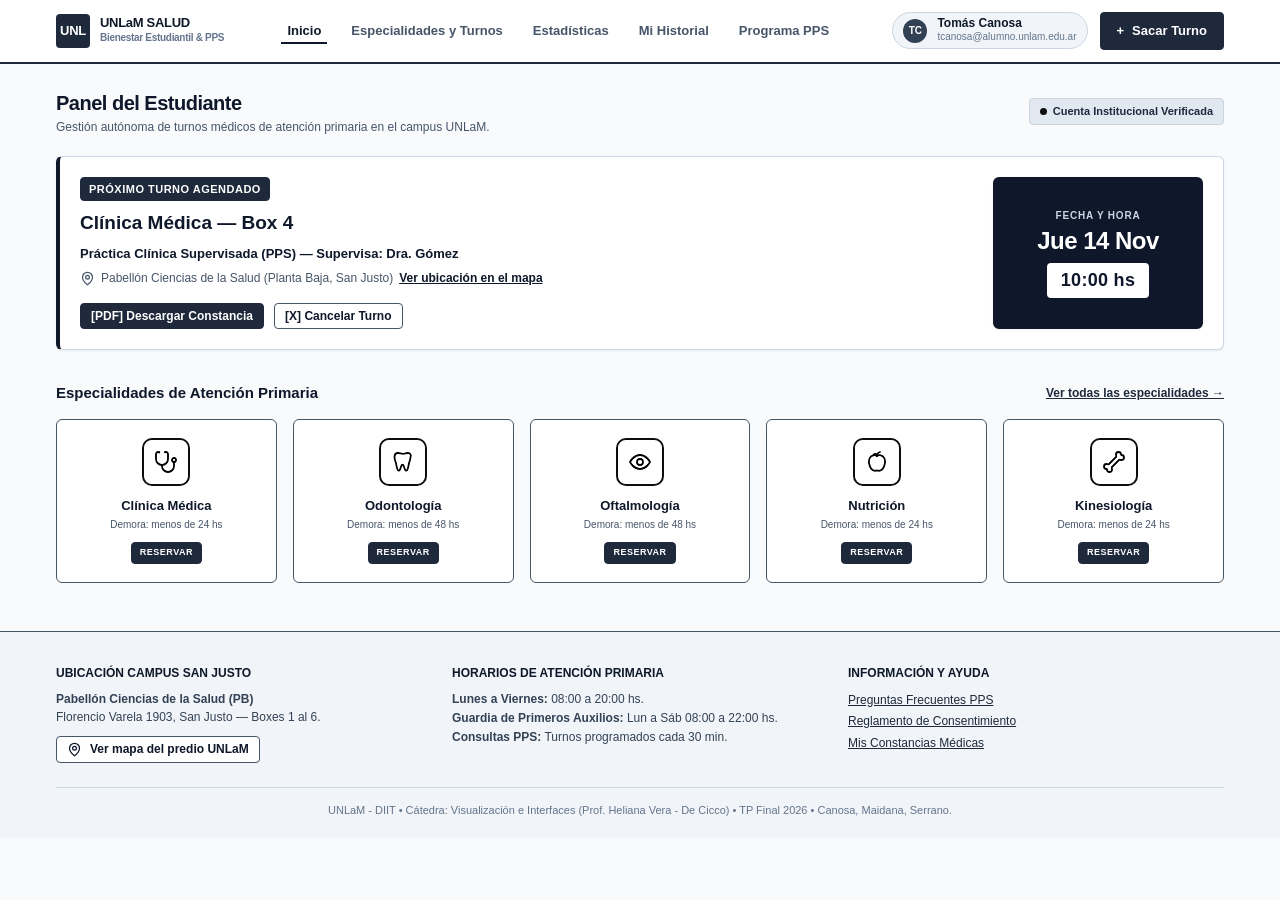
==== pantalla_1_home.html @ 1613da44 "fix: feedback01 aplicado" ====
<!DOCTYPE html>
<html lang="es">
<head>
  <meta charset="UTF-8">
  <meta name="viewport" content="width=device-width, initial-scale=1.0">
  <title>Pantalla 1: Home con Menú Visible (Panel del Estudiante) - Wireframe UNLaM Salud</title>
  <link rel="stylesheet" href="wireframe-system.css">
  <style>
    /* Estilos específicos de Pantalla 1 */
    .hero-panel {
      margin-bottom: var(--space-6);
    }
    
    .status-badge {
      display: inline-flex;
      align-items: center;
      gap: 6px;
      font-size: 11px;
      font-weight: 700;
      padding: 4px 10px;
      border-radius: var(--radius-sm);
      background: var(--wf-gray-200);
      color: var(--wf-gray-800);
      border: 1px solid var(--wf-gray-300);
    }
    .status-dot {
      width: 7px;
      height: 7px;
      border-radius: 50%;
      background: var(--wf-gray-800);
    }

    /* Bloque de Próximo Turno con Fecha/Hora destacada */
    .next-appointment-layout {
      display: flex;
      justify-content: space-between;
      align-items: stretch;
      gap: 20px;
      flex-wrap: wrap;
    }
    .next-appointment-main {
      flex: 1;
      min-width: 260px;
      display: flex;
      flex-direction: column;
      justify-content: space-between;
    }
    .datetime-highlight-box {
      background: var(--wf-gray-900);
      color: var(--wf-white);
      border-radius: var(--radius-md);
      padding: 18px 24px;
      min-width: 210px;
      display: flex;
      flex-direction: column;
      align-items: center;
      justify-content: center;
      text-align: center;
      border: 2px solid var(--wf-gray-900);
      box-shadow: var(--shadow-sm);
    }
    .datetime-highlight-label {
      font-size: 10px;
      font-weight: 700;
      text-transform: uppercase;
      letter-spacing: 0.8px;
      color: var(--wf-gray-300);
      margin-bottom: 4px;
    }
    .datetime-highlight-date {
      font-size: 24px;
      font-weight: 900;
      line-height: 1.15;
      letter-spacing: -0.5px;
    }
    .datetime-highlight-time {
      margin-top: 8px;
      font-size: 18px;
      font-weight: 800;
      background: var(--wf-white);
      color: var(--wf-gray-900);
      padding: 4px 14px;
      border-radius: var(--radius-sm);
      letter-spacing: 0.3px;
    }

    /* Fila de 5 Accesos Rápidos (Gestalt: Semejanza y Simetría / Prägnanz) */
    .quick-access-grid {
      display: grid;
      grid-template-columns: repeat(5, 1fr);
      gap: 16px;
      margin-bottom: var(--space-6);
    }

    .quick-card {
      background: var(--wf-surface);
      border: 1px solid var(--wf-border-strong);
      border-radius: var(--radius-md);
      padding: 18px 12px;
      text-align: center;
      text-decoration: none;
      color: inherit;
      display: flex;
      flex-direction: column;
      align-items: center;
      justify-content: center;
      gap: 10px;
      transition: all 0.15s ease;
      cursor: pointer;
    }
    .quick-card:hover {
      background: var(--wf-gray-100);
      transform: translateY(-2px);
      box-shadow: var(--shadow-md);
      border-color: var(--wf-gray-900);
    }
    .quick-icon-placeholder {
      width: 48px;
      height: 48px;
      border-radius: 10px;
      border: 2px solid var(--wf-gray-800);
      display: flex;
      align-items: center;
      justify-content: center;
      background: var(--wf-gray-100);
    }

    /* Modal de Ubicación del Campus San Justo */
    .map-popup-modal {
      display: none;
      position: fixed;
      inset: 0;
      background-color: rgba(15, 23, 42, 0.55);
      backdrop-filter: blur(2px);
      z-index: 1000;
      align-items: center;
      justify-content: center;
      padding: 16px;
    }
    .map-popup-modal.active {
      display: flex;
    }
    .campus-map-schematic {
      background: var(--wf-gray-50);
      border: 1px dashed var(--wf-gray-500);
      border-radius: var(--radius-md);
      padding: 14px;
      font-size: 11px;
      display: flex;
      flex-direction: column;
      gap: 10px;
      margin: 14px 0;
    }
    .map-grid-preview {
      display: grid;
      grid-template-columns: 2fr 1fr 1fr;
      gap: 8px;
      height: 110px;
    }
    .map-box {
      border: 1px solid var(--wf-gray-400);
      background: var(--wf-surface);
      display: flex;
      align-items: center;
      justify-content: center;
      text-align: center;
      padding: 6px;
      font-weight: 600;
      border-radius: 3px;
    }
    .map-box.highlight {
      background: var(--wf-gray-900);
      color: var(--wf-white);
      border-color: var(--wf-gray-900);
    }

    @media (max-width: 768px) {
      .datetime-highlight-box {
        width: 100%;
      }
      .map-grid-preview {
        grid-template-columns: 1fr;
        height: auto;
      }
    }

    @media (max-width: 600px) {
      .quick-access-grid {
        grid-template-columns: 1fr;
      }
    }
  </style>
</head>
<body>

  <!-- ==================== HEADER SUPERIOR (Heurística 4: Consistencia) ==================== -->
  <header class="wf-header" data-heuristic="Consistencia y Estándares (H4)" data-gestalt="Buena Continuidad">
    <div class="container wf-header-inner">
      <div style="display: flex; align-items: center; gap: 14px;">
        <button class="wf-menu-toggle" id="menuToggle" aria-label="Abrir menú de navegación">☰</button>
        <a href="pantalla_1_home.html" class="wf-logo" title="Portal Principal UNLaM Salud">
          <div class="wf-logo-box">UNL</div>
          <div>
            <div style="font-size: 13px; font-weight: 800; line-height: 1.1;">UNLaM SALUD</div>
            <div style="font-size: 10px; color: var(--wf-gray-500); font-weight: 600;">Bienestar Estudiantil & PPS</div>
          </div>
        </a>
      </div>

      <!-- Menú de navegación principal visible en escritorio -->
      <nav aria-label="Navegación principal">
        <ul class="wf-nav" id="mainNav">
          <li><a href="pantalla_1_home.html" class="active">Inicio</a></li>
          <li><a href="pantalla_2_cartilla.html">Especialidades y Turnos</a></li>
          <li><a href="pantalla_5_grafico.html">Estadísticas</a></li>
          <li><a href="pantalla_6_historial.html">Mi Historial</a></li>
          <li><a href="pantalla_7_programa_pps.html">Programa PPS</a></li>
        </ul>
      </nav>

      <!-- Perfil autenticado y Botón Primario (Heurística 7: Flexibilidad y Atajo) -->
      <div style="display: flex; align-items: center; gap: 12px;">
        <div class="wf-user-profile" title="Sesión activa con credenciales universitarias">
          <div class="wf-avatar">TC</div>
          <div>
            <div style="font-weight: 700; line-height: 1;">Tomás Canosa</div>
            <div style="font-size: 10px; color: var(--wf-gray-500);">tcanosa@alumno.unlam.edu.ar</div>
          </div>
        </div>
        <a href="pantalla_2_cartilla.html" class="wf-btn wf-btn-primary" style="white-space: nowrap;">
          <span>+</span> Sacar Turno
        </a>
      </div>
    </div>
  </header>

  <!-- ==================== CONTENIDO PRINCIPAL ==================== -->
  <main class="container">

    <!-- Encabezado y Estado Institucional (Heurística 1: Visibilidad del Estado) -->
    <div style="display: flex; justify-content: space-between; align-items: center; margin-bottom: 20px; flex-wrap: wrap; gap: 10px;" data-heuristic="Visibilidad del Estado del Sistema (H1)">
      <div>
        <h1 style="font-size: 20px; font-weight: 800; letter-spacing: -0.5px;">Panel del Estudiante</h1>
        <p style="font-size: 12px; color: var(--wf-gray-600);">Gestión autónoma de turnos médicos de atención primaria en el campus UNLaM.</p>
      </div>
      <div class="status-badge">
        <span class="status-dot"></span>
        <span>Cuenta Institucional Verificada</span>
      </div>
    </div>

    <!-- ==================== BLOQUE DESTACADO MOBILE (Ley de Fitts - Hábitos de Consumo Móvil en Campus) ==================== -->
    <div class="mobile-quick-cta-banner" data-heuristic="Flexibilidad y Eficiencia (H7)">
      <div style="display: flex; justify-content: space-between; align-items: center; margin-bottom: 6px;">
        <span class="wf-badge wf-badge-dark" style="font-size: 9px;">Atención en el Campus</span>
        <span style="font-size: 10px; font-weight: bold; color: var(--wf-gray-600);">Demora: menos de 48 hs</span>
      </div>
      <div style="font-weight: 800; font-size: 13px; color: var(--wf-gray-900);">¿Necesitás un turno médico hoy?</div>
      <div style="font-size: 11px; color: var(--wf-gray-600); margin: 2px 0 10px;">
        Reservá en pocos pasos en los consultorios de Práctica Supervisada dentro de la universidad.
      </div>
      <a href="pantalla_2_cartilla.html" class="wf-btn wf-btn-primary wf-btn-block" style="padding: 10px;">
        <span>+</span> Sacar Turno en 1 Clic
      </a>
    </div>

    <!-- ==================== BLOQUE HERO / PRÓXIMO TURNO AGENDADO ==================== -->
    <section class="hero-panel" data-gestalt="Región Común y Cerramiento" data-heuristic="Visibilidad de Estado y Control">
      <div class="wf-card" style="border-left: 4px solid var(--wf-gray-900); padding: 20px;">
        <div class="next-appointment-layout">
          
          <!-- Información Principal Simplificada -->
          <div class="next-appointment-main">
            <div>
              <span class="wf-badge wf-badge-dark" style="margin-bottom: 8px;">Próximo Turno Agendado</span>
              <h2 style="font-size: 19px; font-weight: 800; margin-bottom: 6px; color: var(--wf-gray-900);">Clínica Médica — Box 4</h2>

              <div style="font-size: 13px; font-weight: 600; color: var(--wf-gray-900); margin-bottom: 6px;">
                Práctica Clínica Supervisada (PPS) — Supervisa: Dra. Gómez
              </div>

              <div style="font-size: 12px; color: var(--wf-gray-600); display: flex; align-items: center; gap: 6px; flex-wrap: wrap;">
                <svg class="wf-svg-icon-sm" viewBox="0 0 24 24" aria-hidden="true">
                  <path d="M20 10c0 6-8 12-8 12s-8-6-8-12a8 8 0 0 1 16 0Z"/>
                  <circle cx="12" cy="10" r="3"/>
                </svg>
                <span>Pabellón Ciencias de la Salud (Planta Baja, San Justo)</span>
                <button type="button" onclick="abrirModalMapa()" style="background: none; border: none; padding: 0; font-size: 12px; font-weight: 700; color: var(--wf-gray-900); text-decoration: underline; cursor: pointer;">
                  Ver ubicación en el mapa
                </button>
              </div>
            </div>

            <!-- Acciones Directas (Affordance clara) -->
            <div style="display: flex; gap: 10px; flex-wrap: wrap; margin-top: 16px;">
              <button class="wf-btn wf-btn-primary wf-btn-sm" onclick="alert('Descargando Constancia oficial de Turno (PDF)...')">
                [PDF] Descargar Constancia
              </button>
              <button class="wf-btn wf-btn-secondary wf-btn-sm" onclick="if(confirm('¿Estás seguro de cancelar tu turno del Jueves 14 Nov 10:00 hs?')) { alert('Turno cancelado correctamente.'); }">
                [X] Cancelar Turno
              </button>
            </div>
          </div>

          <!-- Bloque de Fecha y Hora Altamente Destacado (Mordecki: Miro primero) -->
          <div class="datetime-highlight-box" aria-label="Fecha y hora del turno">
            <div class="datetime-highlight-label">Fecha y Hora</div>
            <div class="datetime-highlight-date">Jue 14 Nov</div>
            <div class="datetime-highlight-time">10:00 hs</div>
          </div>

        </div>
      </div>
    </section>

    <!-- ==================== ACCESOS RÁPIDOS (FILA DE 5 ESPECIALIDADES - Simetría / Prägnanz) ==================== -->
    <section style="margin-bottom: var(--space-6);" data-gestalt="Semejanza y Simetría (Prägnanz)" data-heuristic="Reconocimiento antes que Recuerdo (H6)">
      <div style="display: flex; justify-content: space-between; align-items: center; margin-bottom: 14px;">
        <h3 style="font-size: 15px; font-weight: 800;">Especialidades de Atención Primaria</h3>
        <a href="pantalla_2_cartilla.html" style="font-size: 12px; color: var(--wf-gray-800); font-weight: 700; text-decoration: underline;">
          Ver todas las especialidades →
        </a>
      </div>

      <div class="quick-access-grid">
        
        <!-- Tarjeta 1: Clínica Médica (Ícono Estetoscopio) -->
        <a href="pantalla_2_cartilla.html?esp=clinica" class="quick-card">
          <div class="quick-icon-placeholder" aria-hidden="true">
            <svg class="wf-svg-icon" viewBox="0 0 24 24">
              <path d="M4.8 2.3A.3.3 0 1 0 5 2H4a2 2 0 0 0-2 2v5a6 6 0 0 0 6 6v0a6 6 0 0 0 6-6V4a2 2 0 0 0-2-2h-1a.2.2 0 1 0 .3.3"/>
              <path d="M8 15v1a6 6 0 0 0 6 6v0a6 6 0 0 0 6-6v-4"/>
              <circle cx="20" cy="10" r="2"/>
            </svg>
          </div>
          <div>
            <div style="font-weight: 800; font-size: 13px;">Clínica Médica</div>
            <div style="font-size: 10px; color: var(--wf-gray-600); margin-top: 2px;">Demora: menos de 24 hs</div>
          </div>
          <span class="wf-badge wf-badge-dark" style="font-size: 9px;">Reservar</span>
        </a>

        <!-- Tarjeta 2: Odontología (Ícono Diente) -->
        <a href="pantalla_2_cartilla.html?esp=odontologia" class="quick-card">
          <div class="quick-icon-placeholder" aria-hidden="true">
            <svg class="wf-svg-icon" viewBox="0 0 24 24">
              <path d="M7 3C4.8 3 3.5 4.8 3.5 7.2c0 2.1.8 3.7 1.4 5.6.5 1.8.8 5.2 1.8 7.1.6 1.1 1.7 1.1 2.2-.2l1.6-4.2c.4-1 1.6-1 2 0l1.6 4.2c.5 1.3 1.6 1.3 2.2.2 1-1.9 1.3-5.3 1.8-7.1.6-1.9 1.4-3.5 1.4-5.6C20.5 4.8 19.2 3 17 3c-1.8 0-3.1.9-5 .9S8.8 3 7 3z"/>
            </svg>
          </div>
          <div>
            <div style="font-weight: 800; font-size: 13px;">Odontología</div>
            <div style="font-size: 10px; color: var(--wf-gray-600); margin-top: 2px;">Demora: menos de 48 hs</div>
          </div>
          <span class="wf-badge wf-badge-dark" style="font-size: 9px;">Reservar</span>
        </a>

        <!-- Tarjeta 3: Oftalmología (Ícono Ojo) -->
        <a href="pantalla_2_cartilla.html?esp=oftalmologia" class="quick-card">
          <div class="quick-icon-placeholder" aria-hidden="true">
            <svg class="wf-svg-icon" viewBox="0 0 24 24">
              <path d="M2 12s3.6-7 10-7 10 7 10 7-3.6 7-10 7-10-7-10-7z"/>
              <circle cx="12" cy="12" r="3"/>
            </svg>
          </div>
          <div>
            <div style="font-weight: 800; font-size: 13px;">Oftalmología</div>
            <div style="font-size: 10px; color: var(--wf-gray-600); margin-top: 2px;">Demora: menos de 48 hs</div>
          </div>
          <span class="wf-badge wf-badge-dark" style="font-size: 9px;">Reservar</span>
        </a>

        <!-- Tarjeta 4: Nutrición (Ícono Manzana) -->
        <a href="pantalla_2_cartilla.html?esp=nutricion" class="quick-card">
          <div class="quick-icon-placeholder" aria-hidden="true">
            <svg class="wf-svg-icon" viewBox="0 0 24 24">
              <path d="M12 6c-2-1.5-6-1-7.5 2.5C3 12 4.8 19 8.5 20.5c1.5.6 2.5 0 3.5 0s2 .6 3.5 0C19.2 19 21 12 19.5 8.5 18 5 14 4.5 12 6z"/>
              <path d="M12 6c0-2.2 1.2-3.5 3-4"/>
              <path d="M12 4.5c-1.5-.8-3-.3-3.5.5"/>
            </svg>
          </div>
          <div>
            <div style="font-weight: 800; font-size: 13px;">Nutrición</div>
            <div style="font-size: 10px; color: var(--wf-gray-600); margin-top: 2px;">Demora: menos de 24 hs</div>
          </div>
          <span class="wf-badge wf-badge-dark" style="font-size: 9px;">Reservar</span>
        </a>

        <!-- Tarjeta 5: Kinesiología (Ícono Hueso / Aparato Locomotor) -->
        <a href="pantalla_2_cartilla.html?esp=kinesiologia" class="quick-card">
          <div class="quick-icon-placeholder" aria-hidden="true">
            <svg class="wf-svg-icon" viewBox="0 0 24 24">
              <path d="M17 10c.7-.7 1.69 0 2.5 0a2.5 2.5 0 1 0 0-5 .5.5 0 0 1-.5-.5 2.5 2.5 0 1 0-5 0c0 .81.7 1.8 0 2.5l-7 7c-.7.7-1.69 0-2.5 0a2.5 2.5 0 0 0 0 5c.28 0 .5.22.5.5a2.5 2.5 0 1 0 5 0c0-.81-.7-1.8 0-2.5Z"/>
            </svg>
          </div>
          <div>
            <div style="font-weight: 800; font-size: 13px;">Kinesiología</div>
            <div style="font-size: 10px; color: var(--wf-gray-600); margin-top: 2px;">Demora: menos de 24 hs</div>
          </div>
          <span class="wf-badge wf-badge-dark" style="font-size: 9px;">Reservar</span>
        </a>

      </div>
    </section>

  </main>

  <!-- ==================== FOOTER INSTITUCIONAL (Enlace a PopApp de Ubicación) ==================== -->
  <footer class="wf-footer" data-heuristic="Correspondencia con el Mundo Real (H2)" data-gestalt="Figura y Fondo">
    <div class="container">
      <div class="grid-12" style="align-items: start;">
        
        <!-- Columna 1: Link a PopApp de Ubicación (4 cols) -->
        <div class="col-4">
          <div style="font-weight: 800; font-size: 12px; margin-bottom: 8px; text-transform: uppercase;">
            Ubicación Campus San Justo
          </div>
          <p style="font-size: 12px; color: var(--wf-gray-700); line-height: 1.5; margin-bottom: 10px;">
            <strong>Pabellón Ciencias de la Salud (PB)</strong><br>
            Florencio Varela 1903, San Justo — Boxes 1 al 6.
          </p>
          <button type="button" class="wf-btn wf-btn-secondary wf-btn-sm" onclick="abrirModalMapa()">
            <svg class="wf-svg-icon-sm" viewBox="0 0 24 24" aria-hidden="true">
              <path d="M20 10c0 6-8 12-8 12s-8-6-8-12a8 8 0 0 1 16 0Z"/>
              <circle cx="12" cy="10" r="3"/>
            </svg>
            Ver mapa del predio UNLaM
          </button>
        </div>

        <!-- Columna 2: Horarios de Atención (4 cols) -->
        <div class="col-4">
          <div style="font-weight: 800; font-size: 12px; margin-bottom: 8px; text-transform: uppercase;">
            Horarios de Atención Primaria
          </div>
          <p style="font-size: 12px; color: var(--wf-gray-700); line-height: 1.6;">
            <strong>Lunes a Viernes:</strong> 08:00 a 20:00 hs.<br>
            <strong>Guardia de Primeros Auxilios:</strong> Lun a Sáb 08:00 a 22:00 hs.<br>
            <strong>Consultas PPS:</strong> Turnos programados cada 30 min.
          </p>
        </div>

        <!-- Columna 3: Enlaces y FAQ (4 cols) -->
        <div class="col-4">
          <div style="font-weight: 800; font-size: 12px; margin-bottom: 8px; text-transform: uppercase;">
            Información y Ayuda
          </div>
          <ul style="list-style: none; font-size: 12px; line-height: 1.8;">
            <li><a href="pantalla_7_programa_pps.html" style="color: var(--wf-gray-800); text-decoration: underline;">Preguntas Frecuentes PPS</a></li>
            <li><a href="pantalla_7_programa_pps.html" style="color: var(--wf-gray-800); text-decoration: underline;">Reglamento de Consentimiento</a></li>
            <li><a href="pantalla_6_historial.html" style="color: var(--wf-gray-800); text-decoration: underline;">Mis Constancias Médicas</a></li>
          </ul>
        </div>

      </div>

      <div style="margin-top: 24px; padding-top: 14px; border-top: 1px solid var(--wf-gray-300); text-align: center; font-size: 11px; color: var(--wf-gray-500);">
        UNLaM - DIIT • Cátedra: Visualización e Interfaces (Prof. Heliana Vera - De Cicco) • TP Final 2026 • Canosa, Maidana, Serrano.
      </div>
    </div>
  </footer>

  <!-- ==================== POPAPP MODAL DE UBICACIÓN EN CAMPUS SAN JUSTO ==================== -->
  <div class="map-popup-modal" id="modalUbicacionCampus" role="dialog" aria-modal="true" aria-labelledby="tituloModalMapa">
    <div class="wf-modal-card">
      <div style="display: flex; justify-content: space-between; align-items: flex-start; border-bottom: 1px solid var(--wf-gray-300); padding-bottom: 10px;">
        <div>
          <span class="wf-badge wf-badge-dark" style="font-size: 9px; margin-bottom: 4px;">Plano Esquemático UNLaM</span>
          <h3 id="tituloModalMapa" style="font-size: 16px; font-weight: 800; color: var(--wf-gray-900);">
            Ubicación de Consultorios — Campus San Justo
          </h3>
        </div>
        <button type="button" onclick="cerrarModalMapa()" aria-label="Cerrar mapa" style="background: none; border: none; font-size: 18px; font-weight: bold; cursor: pointer; color: var(--wf-gray-700);">✕</button>
      </div>

      <div class="campus-map-schematic">
        <div class="map-grid-preview">
          <div class="map-box highlight">
            Pabellón Ciencias de la Salud<br>(Consultorios Boxes 1 al 6)
          </div>
          <div class="map-box">
            Biblioteca Leopoldo Marechal
          </div>
          <div class="map-box">
            Patio de las Américas
          </div>
        </div>
        <div style="display: flex; justify-content: space-between; font-size: 11px; color: var(--wf-gray-700); padding-top: 4px;">
          <span><strong>Acceso peatonal:</strong> Av. Pres. J. D. Perón / Florencio Varela 1903</span>
          <span><strong>Planta Baja</strong></span>
        </div>
      </div>

      <div style="font-size: 12px; color: var(--wf-gray-700); line-height: 1.5; margin-bottom: 16px;">
        <strong>Indicaciones de llegada:</strong> Ingresando por la entrada principal de Florencio Varela 1903, avanzar por el corredor central pasando el Patio de las Américas hasta el ala de Ciencias de la Salud (recepción en Planta Baja).
      </div>

      <div style="display: flex; justify-content: flex-end;">
        <button type="button" class="wf-btn wf-btn-primary wf-btn-sm" onclick="cerrarModalMapa()">
          Entendido, cerrar
        </button>
      </div>
    </div>
  </div>

  <script>
    const toggle = document.getElementById('menuToggle');
    const nav = document.getElementById('mainNav');
    if (toggle && nav) {
      toggle.addEventListener('click', () => {
        nav.classList.toggle('mobile-open');
      });
    }

    function abrirModalMapa() {
      document.getElementById('modalUbicacionCampus').classList.add('active');
    }

    function cerrarModalMapa() {
      document.getElementById('modalUbicacionCampus').classList.remove('active');
    }

    // Cerrar modal al hacer clic fuera del cuadro
    document.getElementById('modalUbicacionCampus').addEventListener('click', (e) => {
      if (e.target.id === 'modalUbicacionCampus') {
        cerrarModalMapa();
      }
    });
  </script>
</body>
</html>
---- wireframe-system.css ----
/* ==========================================================================
   SISTEMA DE DISEÑO DE WIREFRAMES - UNLaM SALUD Y PPS
   Cátedra: Visualización e Interfaces (Prof. Heliana Vera - De Cicco)
   Fundamentación Teórica Integrada:
   - Leyes de la Gestalt (Proximidad, Semejanza, Región Común, Figura/Fondo, Continuidad, Simetría/Prägnanz)
   - 10 Heurísticas de Usabilidad de Jakob Nielsen & Don Norman (Affordance y Signifiers)
   - Sub-heurísticas de Evaluación de Pierotti & González, Pascual y Lorés
   - Modelo Semio-Cognitivo "Miro, Leo, Pienso" (Daniel Mordecki)
   - Variables Visuales de Jacques Bertin, Lev Manovich y Data-Ink Ratio de Edward Tufte
   ========================================================================== */

:root {
  /* Escala de Grises Estricta para Wireframes Académicos (Contraste WCAG AA/AAA) */
  --wf-white: #ffffff;
  --wf-gray-50: #f8fafc;
  --wf-gray-100: #f1f5f9;
  --wf-gray-200: #e2e8f0;
  --wf-gray-300: #cbd5e1;
  --wf-gray-400: #94a3b8;
  --wf-gray-500: #64748b;
  --wf-gray-600: #475569;
  --wf-gray-700: #334155;
  --wf-gray-800: #1e293b;
  --wf-gray-900: #0f172a;
  
  /* Semántica de Interfaz y Tokens */
  --wf-bg: #f8fafc;
  --wf-surface: #ffffff;
  --wf-border: #cbd5e1;
  --wf-border-strong: #475569;
  --wf-text-main: #0f172a;
  --wf-text-muted: #475569;
  --wf-primary: #1e293b;
  --wf-primary-hover: #0f172a;
  --wf-focus-ring: #0284c7;
  
  /* Sistema de Espaciado Modular en Base 8px */
  --space-1: 4px;
  --space-2: 8px;
  --space-3: 12px;
  --space-4: 16px;
  --space-5: 24px;
  --space-6: 32px;
  --space-7: 48px;

  /* Tipografía y Escala Modular */
  --font-family: -apple-system, BlinkMacSystemFont, "Segoe UI", Roboto, "Helvetica Neue", Arial, sans-serif;
  --radius-sm: 4px;
  --radius-md: 6px;
  --radius-lg: 10px;
  --shadow-sm: 0 1px 3px rgba(0,0,0,0.06);
  --shadow-md: 0 4px 6px -1px rgba(0,0,0,0.08);
  --shadow-lg: 0 12px 24px -4px rgba(0,0,0,0.15);
}

/* Reset y base */
* {
  box-sizing: border-box;
  margin: 0;
  padding: 0;
}

body {
  font-family: var(--font-family);
  background-color: var(--wf-bg);
  color: var(--wf-text-main);
  line-height: 1.5;
  font-size: 14px;
  -webkit-font-smoothing: antialiased;
}

/* ==========================================================================
   MODELO MORDECKI / DON NORMAN: PUREZA MONOCROMÁTICA EN WIREFRAMES
   Filtra emojis de sistema (Windows, macOS, iOS, Android) para forzar escala de grises
   ========================================================================== */
.wf-mono-icon, 
.quick-icon-placeholder, 
.schedule-icon-lock, 
.status-dot,
[role="img"],
.emoji-icon {
  filter: grayscale(100%) contrast(130%);
  display: inline-block;
  vertical-align: middle;
}

/* Enfoque accesible por teclado (Heurística: Accesibilidad y Control) */
a:focus-visible, button:focus-visible, input:focus-visible, select:focus-visible {
  outline: 3px solid var(--wf-focus-ring);
  outline-offset: 2px;
}

/* Grilla de 12 Columnas Responsiva */
.container {
  width: 100%;
  max-width: 1200px;
  margin: 0 auto;
  padding: 0 16px;
}

.grid-12 {
  display: grid;
  grid-template-columns: repeat(12, 1fr);
  gap: 20px;
}

/* Columnas */
.col-1  { grid-column: span 1; }
.col-2  { grid-column: span 2; }
.col-3  { grid-column: span 3; }
.col-4  { grid-column: span 4; }
.col-5  { grid-column: span 5; }
.col-6  { grid-column: span 6; }
.col-7  { grid-column: span 7; }
.col-8  { grid-column: span 8; }
.col-9  { grid-column: span 9; }
.col-10 { grid-column: span 10; }
.col-11 { grid-column: span 11; }
.col-12 { grid-column: span 12; }

/* ==========================================================================
   PRINCIPIOS GESTALT: Región Común, Proximidad y Cerramiento
   ========================================================================== */
.wf-card {
  background: var(--wf-surface);
  border: 1px solid var(--wf-border);
  border-radius: var(--radius-md);
  padding: var(--space-4);
  box-shadow: var(--shadow-sm);
  position: relative;
  transition: border-color 0.15s ease, box-shadow 0.15s ease;
}

.wf-card-interactive {
  cursor: pointer;
}
.wf-card-interactive:hover {
  border-color: var(--wf-border-strong);
  box-shadow: var(--shadow-md);
}

/* ==========================================================================
   AFFORDANCE Y SIGNIFIERS (Don Norman): Botones e Interactividad
   ========================================================================== */
.wf-btn {
  display: inline-flex;
  align-items: center;
  justify-content: center;
  gap: 8px;
  padding: 8px 16px;
  border-radius: var(--radius-sm);
  font-size: 13px;
  font-weight: 600;
  cursor: pointer;
  text-decoration: none;
  transition: all 0.15s ease;
  border: 1px solid transparent;
  user-select: none;
}

/* Signifier: Botón Primario de Alto Contraste */
.wf-btn-primary {
  background-color: var(--wf-primary);
  color: var(--wf-white);
  border-color: var(--wf-primary);
}
.wf-btn-primary:hover {
  background-color: var(--wf-primary-hover);
  transform: translateY(-1px);
  box-shadow: var(--shadow-sm);
}
.wf-btn-primary:active {
  transform: translateY(0);
}

/* Signifier: Botón Secundario / Contorno */
.wf-btn-secondary {
  background-color: var(--wf-surface);
  color: var(--wf-text-main);
  border-color: var(--wf-border-strong);
}
.wf-btn-secondary:hover {
  background-color: var(--wf-gray-100);
  border-color: var(--wf-gray-800);
}

/* Signifier: Botón de Cátedra / Debug (Diferenciado por Proximidad Gestalt) */
.wf-btn-debug {
  background-color: var(--wf-gray-100);
  color: var(--wf-gray-700);
  border: 1px dashed var(--wf-gray-500);
  font-size: 11px;
}
.wf-btn-debug:hover {
  background-color: var(--wf-gray-200);
  color: var(--wf-gray-900);
}

.wf-btn-sm {
  padding: 5px 10px;
  font-size: 12px;
}

.wf-btn-block {
  width: 100%;
}

/* ==========================================================================
   MODELO "MIRO, LEO, PIENSO" (Daniel Mordecki): Jerarquía Visual
   ========================================================================== */
.wf-badge {
  display: inline-block;
  padding: 3px 8px;
  font-size: 11px;
  font-weight: 700;
  text-transform: uppercase;
  letter-spacing: 0.5px;
  border-radius: var(--radius-sm);
  border: 1px solid var(--wf-border-strong);
  background: var(--wf-gray-100);
  color: var(--wf-gray-800);
}

.wf-badge-dark {
  background: var(--wf-gray-800);
  color: var(--wf-white);
  border-color: var(--wf-gray-800);
}

.wf-badge-outline {
  background: transparent;
  border: 1px dashed var(--wf-border-strong);
  color: var(--wf-gray-700);
}

/* ==========================================================================
   HEURÍSTICA: Prevención de Errores y Reconocimiento
   ========================================================================== */
.wf-form-group {
  margin-bottom: var(--space-4);
}

.wf-label {
  display: block;
  font-size: 12px;
  font-weight: 700;
  text-transform: uppercase;
  letter-spacing: 0.5px;
  color: var(--wf-gray-700);
  margin-bottom: 6px;
}

.wf-select, .wf-input {
  width: 100%;
  padding: 8px 12px;
  font-size: 13px;
  font-family: inherit;
  border: 1px solid var(--wf-border-strong);
  border-radius: var(--radius-sm);
  background-color: var(--wf-surface);
  color: var(--wf-text-main);
  transition: border-color 0.15s ease;
}

.wf-select:focus, .wf-input:focus {
  outline: 2px solid var(--wf-gray-900);
  border-color: var(--wf-gray-900);
}

/* Toggle Switch de Modalidad con Signifiers Claros */
.wf-toggle-wrapper {
  display: flex;
  background: var(--wf-gray-200);
  padding: 3px;
  border-radius: var(--radius-sm);
  border: 1px solid var(--wf-border-strong);
}

/* Textura Rayada Gestáltica para Horarios Bloqueados (Prevención de Errores) */
.wf-slot-disabled {
  background: repeating-linear-gradient(
    45deg,
    var(--wf-gray-100),
    var(--wf-gray-100) 8px,
    var(--wf-gray-200) 8px,
    var(--wf-gray-200) 16px
  );
  color: var(--wf-gray-600);
  border: 1px dashed var(--wf-gray-400);
  cursor: not-allowed;
  user-select: none;
}

/* Cuadro de Consentimiento Destacado (Gestalt: Región Común con Borde Punteado) */
.wf-consent-box {
  border: 2px dashed var(--wf-gray-600);
  background-color: var(--wf-gray-50);
  padding: var(--space-4);
  border-radius: var(--radius-md);
  margin: var(--space-4) 0;
  transition: all 0.25s ease;
}

/* Resaltado de Campo con Error (Sub-heurística 5.15 de Pierotti / Validación Inline) */
.wf-consent-box.has-error,
.wf-section-error {
  border: 2px solid var(--wf-gray-900) !important;
  background-color: var(--wf-gray-100) !important;
  box-shadow: 0 0 0 3px rgba(15, 23, 42, 0.14);
}

/* Mensaje de error adyacente al input (Inline Validation - Feedback de Cátedra) */
.wf-inline-error {
  display: none;
  margin-top: 8px;
  padding: 8px 12px;
  background-color: var(--wf-gray-900);
  color: var(--wf-white);
  border-radius: var(--radius-sm);
  font-size: 12px;
  font-weight: 600;
  line-height: 1.4;
  align-items: center;
  gap: 8px;
}
.wf-inline-error.visible {
  display: flex;
}

/* Íconos vectoriales SVG monocromáticos (Modelo Mordecki - Pureza Escala de Grises) */
.wf-svg-icon {
  width: 24px;
  height: 24px;
  stroke: var(--wf-gray-900);
  fill: none;
  stroke-width: 1.8;
  stroke-linecap: round;
  stroke-linejoin: round;
  flex-shrink: 0;
}
.wf-svg-icon-sm {
  width: 15px;
  height: 15px;
  stroke: currentColor;
  fill: none;
  stroke-width: 2;
  stroke-linecap: round;
  stroke-linejoin: round;
  flex-shrink: 0;
}

/* ==========================================================================
   GESTALT: Figura y Fondo (Modal de Alerta / Error Heurístico)
   ========================================================================== */
.wf-modal-backdrop {
  position: fixed;
  inset: 0;
  background-color: rgba(15, 23, 42, 0.55);
  backdrop-filter: blur(2px);
  display: flex;
  align-items: center;
  justify-content: center;
  z-index: 1000;
  padding: 16px;
}

.wf-modal-card {
  background: var(--wf-surface);
  border: 2px solid var(--wf-gray-900);
  border-radius: var(--radius-lg);
  max-width: 520px;
  width: 100%;
  padding: 24px;
  box-shadow: var(--shadow-lg);
  animation: wfModalFade 0.2s cubic-bezier(0.16, 1, 0.3, 1);
}

@keyframes wfModalFade {
  from { opacity: 0; transform: translateY(-12px) scale(0.98); }
  to { opacity: 1; transform: translateY(0) scale(1); }
}

/* ==========================================================================
   HEADER INSTITUCIONAL Y CONSISTENCIA (Heurística 4)
   ========================================================================== */
.wf-header {
  background: var(--wf-surface);
  border-bottom: 2px solid var(--wf-gray-800);
  padding: 12px 0;
  margin-bottom: var(--space-5);
}

.wf-header-inner {
  display: flex;
  align-items: center;
  justify-content: space-between;
  gap: 16px;
}

.wf-logo {
  display: flex;
  align-items: center;
  gap: 10px;
  font-weight: 800;
  font-size: 15px;
  letter-spacing: -0.3px;
  text-decoration: none;
  color: var(--wf-gray-900);
}

.wf-logo-box {
  width: 34px;
  height: 34px;
  background: var(--wf-gray-800);
  color: var(--wf-white);
  display: flex;
  align-items: center;
  justify-content: center;
  font-size: 13px;
  font-weight: 900;
  border-radius: var(--radius-sm);
}

.wf-nav {
  display: flex;
  align-items: center;
  gap: 18px;
  list-style: none;
}

.wf-nav a {
  text-decoration: none;
  color: var(--wf-gray-600);
  font-weight: 600;
  font-size: 13px;
  padding: 4px 6px;
  border-bottom: 2px solid transparent;
  transition: all 0.15s ease;
  white-space: nowrap;
}

.wf-nav a:hover, .wf-nav a.active {
  color: var(--wf-gray-900);
  border-bottom-color: var(--wf-gray-900);
}

.wf-user-profile {
  display: flex;
  align-items: center;
  gap: 10px;
  font-size: 12px;
  background: var(--wf-gray-100);
  padding: 4px 10px;
  border-radius: 20px;
  border: 1px solid var(--wf-border);
}

.wf-avatar {
  width: 24px;
  height: 24px;
  border-radius: 50%;
  background: var(--wf-gray-700);
  color: var(--wf-white);
  display: flex;
  align-items: center;
  justify-content: center;
  font-size: 10px;
  font-weight: 700;
}

.wf-menu-toggle {
  display: none;
  background: none;
  border: 1px solid var(--wf-gray-400);
  padding: 6px 10px;
  font-size: 16px;
  border-radius: var(--radius-sm);
  cursor: pointer;
}

/* ==========================================================================
   FOOTER INSTITUCIONAL
   ========================================================================== */
.wf-footer {
  margin-top: var(--space-7);
  background: var(--wf-gray-100);
  border-top: 1px solid var(--wf-border-strong);
  padding: 32px 0 20px;
}

/* ==========================================================================
   BLOQUE DESTACADO MOBILE (Ley de Fitts - Hábitos de Consumo en Campus)
   ========================================================================== */
.mobile-quick-cta-banner {
  display: none;
  background: var(--wf-surface);
  border: 2px solid var(--wf-gray-900);
  border-radius: var(--radius-md);
  padding: 14px;
  margin-bottom: 18px;
  box-shadow: var(--shadow-sm);
}

/* ==========================================================================
   INSPECTOR TEÓRICO: CORRECCIÓN DE CAPAS SIMULTÁNEAS (Gestalt + Heurísticas)
   Gestalt usa ::before (arriba a la derecha con outline)
   Heurística usa ::after (arriba a la izquierda con box-shadow)
   ========================================================================== */
.theory-highlight-gestalt {
  outline: 2px dashed #0284c7 !important;
  outline-offset: 3px;
  position: relative;
}
.theory-highlight-gestalt::before {
  content: "🧠 " attr(data-gestalt);
  position: absolute;
  top: -11px;
  right: 10px;
  background: #0284c7;
  color: white;
  font-size: 9px;
  font-weight: 800;
  padding: 2px 6px;
  border-radius: 3px;
  text-transform: uppercase;
  z-index: 55;
  pointer-events: none;
  letter-spacing: 0.3px;
  line-height: 1.2;
}

.theory-highlight-heuristic {
  box-shadow: 0 0 0 2px #059669 !important;
  position: relative;
}
.theory-highlight-heuristic::after {
  content: "🔍 " attr(data-heuristic);
  position: absolute;
  top: -11px;
  left: 10px;
  background: #059669;
  color: white;
  font-size: 9px;
  font-weight: 800;
  padding: 2px 6px;
  border-radius: 3px;
  text-transform: uppercase;
  z-index: 55;
  pointer-events: none;
  letter-spacing: 0.3px;
  line-height: 1.2;
}

/* ==========================================================================
   RESPONSIVIDAD: Tablet y Mobile
   ========================================================================== */
/* Tablet (max-width: 900px): Sincronización y Simetría Gestáltica (Prägnanz) */
@media (max-width: 900px) and (min-width: 601px) {
  .quick-access-grid {
    grid-template-columns: repeat(2, 1fr) !important;
  }
  .quick-card:last-child {
    grid-column: span 2 !important; /* Evita tarjeta huérfana, mantiene equilibrio simétrico */
  }
}

/* Mobile (max-width: 768px): 1 Columna Apilada y Mobile First */
@media (max-width: 768px) {
  .grid-12 {
    display: flex;
    flex-direction: column;
    gap: 16px;
  }
  
  .col-1, .col-2, .col-3, .col-4, .col-5, .col-6,
  .col-7, .col-8, .col-9, .col-10, .col-11, .col-12 {
    width: 100%;
    grid-column: span 12;
  }
  
  .wf-nav {
    display: none;
  }
  
  .wf-nav.mobile-open {
    display: flex;
    flex-direction: column;
    position: absolute;
    top: 60px;
    left: 0;
    right: 0;
    background: var(--wf-surface);
    border-bottom: 2px solid var(--wf-gray-800);
    padding: 16px;
    z-index: 100;
    box-shadow: var(--shadow-md);
  }
  
  .wf-menu-toggle {
    display: block;
  }

  .wf-user-profile {
    display: none;
  }

  /* Activar Bloque Destacado Mobile en 1 Clic */
  .mobile-quick-cta-banner {
    display: block;
  }
}
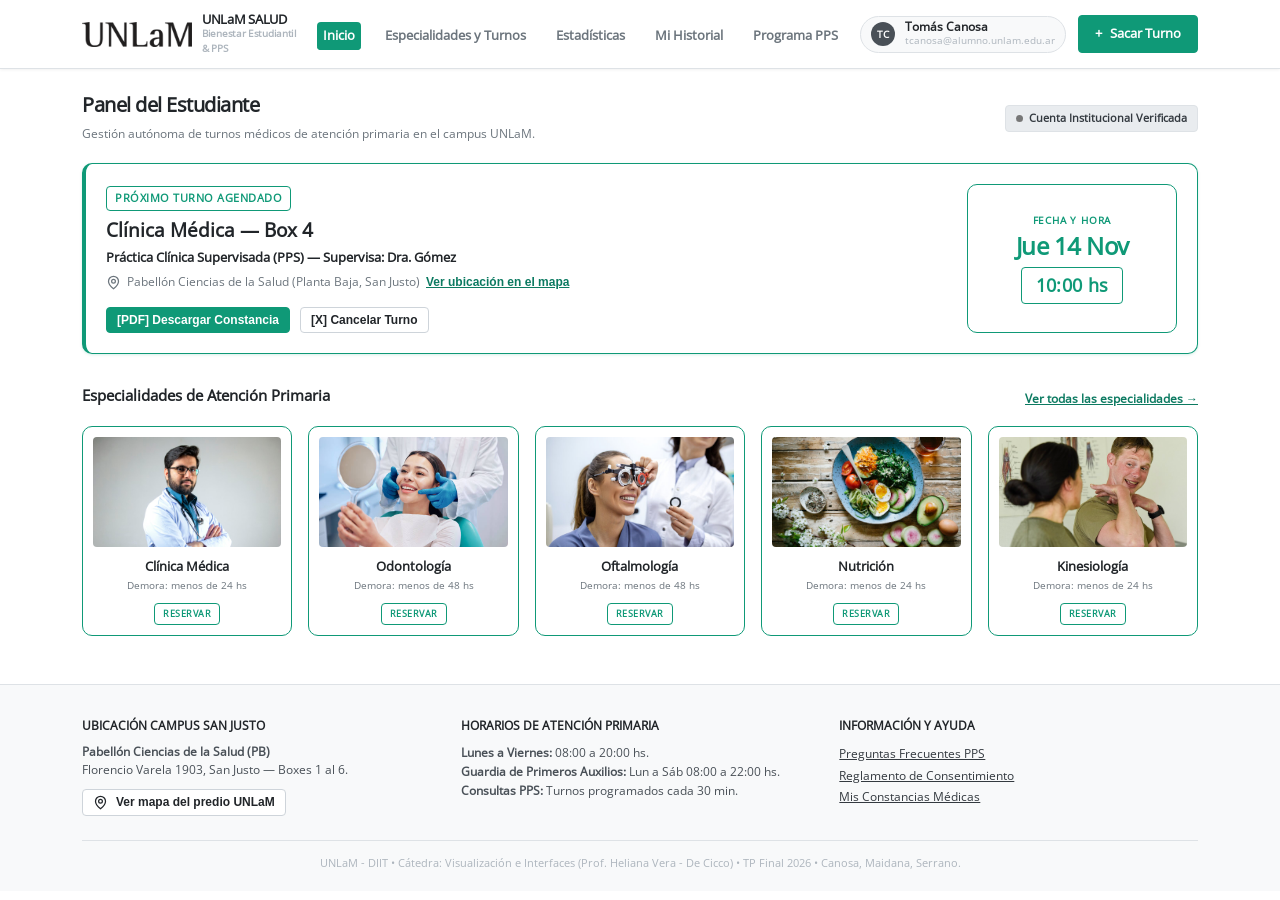
==== commit a69e8c41: "feat: aplicar identidad visual UNLaM a las vistas Agrega el logo, tipografía local y fotografías de " ====
--- a/pantalla_1_home.html
+++ b/pantalla_1_home.html
@@ -27,7 +27,7 @@
       width: 7px;
       height: 7px;
       border-radius: 50%;
-      background: var(--wf-gray-800);
+      background: var(--wf-primary);
     }
 
     /* Bloque de Próximo Turno con Fecha/Hora destacada */
@@ -46,8 +46,8 @@
       justify-content: space-between;
     }
     .datetime-highlight-box {
-      background: var(--wf-gray-900);
-      color: var(--wf-white);
+      background: transparent;
+      color: var(--wf-primary);
       border-radius: var(--radius-md);
       padding: 18px 24px;
       min-width: 210px;
@@ -56,15 +56,14 @@
       align-items: center;
       justify-content: center;
       text-align: center;
-      border: 2px solid var(--wf-gray-900);
-      box-shadow: var(--shadow-sm);
+      border: 1px solid var(--wf-primary);
     }
     .datetime-highlight-label {
       font-size: 10px;
       font-weight: 700;
       text-transform: uppercase;
       letter-spacing: 0.8px;
-      color: var(--wf-gray-300);
+      color: var(--wf-primary);
       margin-bottom: 4px;
     }
     .datetime-highlight-date {
@@ -77,8 +76,9 @@
       margin-top: 8px;
       font-size: 18px;
       font-weight: 800;
-      background: var(--wf-white);
-      color: var(--wf-gray-900);
+      background: transparent;
+      color: var(--wf-primary);
+      border: 1px solid var(--wf-primary);
       padding: 4px 14px;
       border-radius: var(--radius-sm);
       letter-spacing: 0.3px;
@@ -94,9 +94,9 @@
 
     .quick-card {
       background: var(--wf-surface);
-      border: 1px solid var(--wf-border-strong);
+      border: 1px solid var(--wf-primary);
       border-radius: var(--radius-md);
-      padding: 18px 12px;
+      padding: 10px;
       text-align: center;
       text-decoration: none;
       color: inherit;
@@ -107,24 +107,21 @@
       gap: 10px;
       transition: all 0.15s ease;
       cursor: pointer;
+      min-width: 0;
+    }
+    .quick-card-image {
+      display: block;
+      width: 100%;
+      aspect-ratio: 12 / 7;
+      object-fit: cover;
+      border-radius: var(--radius-sm);
     }
     .quick-card:hover {
       background: var(--wf-gray-100);
       transform: translateY(-2px);
-      box-shadow: var(--shadow-md);
-      border-color: var(--wf-gray-900);
-    }
-    .quick-icon-placeholder {
-      width: 48px;
-      height: 48px;
-      border-radius: 10px;
-      border: 2px solid var(--wf-gray-800);
-      display: flex;
-      align-items: center;
-      justify-content: center;
-      background: var(--wf-gray-100);
-    }
-
+      box-shadow: var(--shadow-accent-md);
+      border-color: var(--wf-primary-hover);
+    }
     /* Modal de Ubicación del Campus San Justo */
     .map-popup-modal {
       display: none;
@@ -169,9 +166,9 @@
       border-radius: 3px;
     }
     .map-box.highlight {
-      background: var(--wf-gray-900);
-      color: var(--wf-white);
-      border-color: var(--wf-gray-900);
+      background: transparent;
+      color: var(--wf-primary);
+      border-color: var(--wf-primary);
     }
 
     @media (max-width: 768px) {
@@ -199,7 +196,7 @@
       <div style="display: flex; align-items: center; gap: 14px;">
         <button class="wf-menu-toggle" id="menuToggle" aria-label="Abrir menú de navegación">☰</button>
         <a href="pantalla_1_home.html" class="wf-logo" title="Portal Principal UNLaM Salud">
-          <div class="wf-logo-box">UNL</div>
+          <img class="wf-logo-image" src="assets/logo-unlam-negro-300x68.png" alt="Universidad Nacional de La Matanza">
           <div>
             <div style="font-size: 13px; font-weight: 800; line-height: 1.1;">UNLaM SALUD</div>
             <div style="font-size: 10px; color: var(--wf-gray-500); font-weight: 600;">Bienestar Estudiantil & PPS</div>
@@ -252,7 +249,7 @@
     <!-- ==================== BLOQUE DESTACADO MOBILE (Ley de Fitts - Hábitos de Consumo Móvil en Campus) ==================== -->
     <div class="mobile-quick-cta-banner" data-heuristic="Flexibilidad y Eficiencia (H7)">
       <div style="display: flex; justify-content: space-between; align-items: center; margin-bottom: 6px;">
-        <span class="wf-badge wf-badge-dark" style="font-size: 9px;">Atención en el Campus</span>
+        <span class="wf-badge wf-badge-outline-green" style="font-size: 9px;">Atención en el Campus</span>
         <span style="font-size: 10px; font-weight: bold; color: var(--wf-gray-600);">Demora: menos de 48 hs</span>
       </div>
       <div style="font-weight: 800; font-size: 13px; color: var(--wf-gray-900);">¿Necesitás un turno médico hoy?</div>
@@ -266,13 +263,13 @@
 
     <!-- ==================== BLOQUE HERO / PRÓXIMO TURNO AGENDADO ==================== -->
     <section class="hero-panel" data-gestalt="Región Común y Cerramiento" data-heuristic="Visibilidad de Estado y Control">
-      <div class="wf-card" style="border-left: 4px solid var(--wf-gray-900); padding: 20px;">
+      <div class="wf-card" style="border-left: 4px solid var(--wf-primary); padding: 20px;">
         <div class="next-appointment-layout">
           
           <!-- Información Principal Simplificada -->
           <div class="next-appointment-main">
             <div>
-              <span class="wf-badge wf-badge-dark" style="margin-bottom: 8px;">Próximo Turno Agendado</span>
+              <span class="wf-badge wf-badge-outline-green" style="margin-bottom: 8px;">Próximo Turno Agendado</span>
               <h2 style="font-size: 19px; font-weight: 800; margin-bottom: 6px; color: var(--wf-gray-900);">Clínica Médica — Box 4</h2>
 
               <div style="font-size: 13px; font-weight: 600; color: var(--wf-gray-900); margin-bottom: 6px;">
@@ -285,7 +282,7 @@
                   <circle cx="12" cy="10" r="3"/>
                 </svg>
                 <span>Pabellón Ciencias de la Salud (Planta Baja, San Justo)</span>
-                <button type="button" onclick="abrirModalMapa()" style="background: none; border: none; padding: 0; font-size: 12px; font-weight: 700; color: var(--wf-gray-900); text-decoration: underline; cursor: pointer;">
+                <button type="button" onclick="abrirModalMapa()" style="background: none; border: none; padding: 0; font-size: 12px; font-weight: 700; color: #0c7a61; text-decoration: underline; cursor: pointer;">
                   Ver ubicación en el mapa
                 </button>
               </div>
@@ -317,86 +314,61 @@
     <section style="margin-bottom: var(--space-6);" data-gestalt="Semejanza y Simetría (Prägnanz)" data-heuristic="Reconocimiento antes que Recuerdo (H6)">
       <div style="display: flex; justify-content: space-between; align-items: center; margin-bottom: 14px;">
         <h3 style="font-size: 15px; font-weight: 800;">Especialidades de Atención Primaria</h3>
-        <a href="pantalla_2_cartilla.html" style="font-size: 12px; color: var(--wf-gray-800); font-weight: 700; text-decoration: underline;">
+        <a href="pantalla_2_cartilla.html" style="font-size: 12px; color: #0c7a61; font-weight: 700; text-decoration: underline;">
           Ver todas las especialidades →
         </a>
       </div>
 
       <div class="quick-access-grid">
         
-        <!-- Tarjeta 1: Clínica Médica (Ícono Estetoscopio) -->
+        <!-- Tarjeta 1: Clínica Médica -->
         <a href="pantalla_2_cartilla.html?esp=clinica" class="quick-card">
-          <div class="quick-icon-placeholder" aria-hidden="true">
-            <svg class="wf-svg-icon" viewBox="0 0 24 24">
-              <path d="M4.8 2.3A.3.3 0 1 0 5 2H4a2 2 0 0 0-2 2v5a6 6 0 0 0 6 6v0a6 6 0 0 0 6-6V4a2 2 0 0 0-2-2h-1a.2.2 0 1 0 .3.3"/>
-              <path d="M8 15v1a6 6 0 0 0 6 6v0a6 6 0 0 0 6-6v-4"/>
-              <circle cx="20" cy="10" r="2"/>
-            </svg>
-          </div>
+          <img class="quick-card-image" src="assets/specialties/clinica.jpg" alt="Médico de clínica médica durante una consulta" loading="lazy">
           <div>
             <div style="font-weight: 800; font-size: 13px;">Clínica Médica</div>
             <div style="font-size: 10px; color: var(--wf-gray-600); margin-top: 2px;">Demora: menos de 24 hs</div>
           </div>
-          <span class="wf-badge wf-badge-dark" style="font-size: 9px;">Reservar</span>
-        </a>
-
-        <!-- Tarjeta 2: Odontología (Ícono Diente) -->
+          <span class="wf-badge wf-badge-outline-green" style="font-size: 9px;">Reservar</span>
+        </a>
+
+        <!-- Tarjeta 2: Odontología -->
         <a href="pantalla_2_cartilla.html?esp=odontologia" class="quick-card">
-          <div class="quick-icon-placeholder" aria-hidden="true">
-            <svg class="wf-svg-icon" viewBox="0 0 24 24">
-              <path d="M7 3C4.8 3 3.5 4.8 3.5 7.2c0 2.1.8 3.7 1.4 5.6.5 1.8.8 5.2 1.8 7.1.6 1.1 1.7 1.1 2.2-.2l1.6-4.2c.4-1 1.6-1 2 0l1.6 4.2c.5 1.3 1.6 1.3 2.2.2 1-1.9 1.3-5.3 1.8-7.1.6-1.9 1.4-3.5 1.4-5.6C20.5 4.8 19.2 3 17 3c-1.8 0-3.1.9-5 .9S8.8 3 7 3z"/>
-            </svg>
-          </div>
+          <img class="quick-card-image" src="assets/specialties/odontologia.jpg" alt="Atención odontológica en un consultorio" loading="lazy">
           <div>
             <div style="font-weight: 800; font-size: 13px;">Odontología</div>
             <div style="font-size: 10px; color: var(--wf-gray-600); margin-top: 2px;">Demora: menos de 48 hs</div>
           </div>
-          <span class="wf-badge wf-badge-dark" style="font-size: 9px;">Reservar</span>
-        </a>
-
-        <!-- Tarjeta 3: Oftalmología (Ícono Ojo) -->
+          <span class="wf-badge wf-badge-outline-green" style="font-size: 9px;">Reservar</span>
+        </a>
+
+        <!-- Tarjeta 3: Oftalmología -->
         <a href="pantalla_2_cartilla.html?esp=oftalmologia" class="quick-card">
-          <div class="quick-icon-placeholder" aria-hidden="true">
-            <svg class="wf-svg-icon" viewBox="0 0 24 24">
-              <path d="M2 12s3.6-7 10-7 10 7 10 7-3.6 7-10 7-10-7-10-7z"/>
-              <circle cx="12" cy="12" r="3"/>
-            </svg>
-          </div>
+          <img class="quick-card-image" src="assets/specialties/oftalmologia.jpg" alt="Profesional realizando un examen de la vista" loading="lazy">
           <div>
             <div style="font-weight: 800; font-size: 13px;">Oftalmología</div>
             <div style="font-size: 10px; color: var(--wf-gray-600); margin-top: 2px;">Demora: menos de 48 hs</div>
           </div>
-          <span class="wf-badge wf-badge-dark" style="font-size: 9px;">Reservar</span>
-        </a>
-
-        <!-- Tarjeta 4: Nutrición (Ícono Manzana) -->
+          <span class="wf-badge wf-badge-outline-green" style="font-size: 9px;">Reservar</span>
+        </a>
+
+        <!-- Tarjeta 4: Nutrición -->
         <a href="pantalla_2_cartilla.html?esp=nutricion" class="quick-card">
-          <div class="quick-icon-placeholder" aria-hidden="true">
-            <svg class="wf-svg-icon" viewBox="0 0 24 24">
-              <path d="M12 6c-2-1.5-6-1-7.5 2.5C3 12 4.8 19 8.5 20.5c1.5.6 2.5 0 3.5 0s2 .6 3.5 0C19.2 19 21 12 19.5 8.5 18 5 14 4.5 12 6z"/>
-              <path d="M12 6c0-2.2 1.2-3.5 3-4"/>
-              <path d="M12 4.5c-1.5-.8-3-.3-3.5.5"/>
-            </svg>
-          </div>
+          <img class="quick-card-image" src="assets/specialties/nutricion.jpg" alt="Comida saludable con vegetales y frutas" loading="lazy">
           <div>
             <div style="font-weight: 800; font-size: 13px;">Nutrición</div>
             <div style="font-size: 10px; color: var(--wf-gray-600); margin-top: 2px;">Demora: menos de 24 hs</div>
           </div>
-          <span class="wf-badge wf-badge-dark" style="font-size: 9px;">Reservar</span>
-        </a>
-
-        <!-- Tarjeta 5: Kinesiología (Ícono Hueso / Aparato Locomotor) -->
+          <span class="wf-badge wf-badge-outline-green" style="font-size: 9px;">Reservar</span>
+        </a>
+
+        <!-- Tarjeta 5: Kinesiología -->
         <a href="pantalla_2_cartilla.html?esp=kinesiologia" class="quick-card">
-          <div class="quick-icon-placeholder" aria-hidden="true">
-            <svg class="wf-svg-icon" viewBox="0 0 24 24">
-              <path d="M17 10c.7-.7 1.69 0 2.5 0a2.5 2.5 0 1 0 0-5 .5.5 0 0 1-.5-.5 2.5 2.5 0 1 0-5 0c0 .81.7 1.8 0 2.5l-7 7c-.7.7-1.69 0-2.5 0a2.5 2.5 0 0 0 0 5c.28 0 .5.22.5.5a2.5 2.5 0 1 0 5 0c0-.81-.7-1.8 0-2.5Z"/>
-            </svg>
-          </div>
+          <img class="quick-card-image" src="assets/specialties/kinesiologia.jpg" alt="Profesional guiando ejercicios de rehabilitación" loading="lazy">
           <div>
             <div style="font-weight: 800; font-size: 13px;">Kinesiología</div>
             <div style="font-size: 10px; color: var(--wf-gray-600); margin-top: 2px;">Demora: menos de 24 hs</div>
           </div>
-          <span class="wf-badge wf-badge-dark" style="font-size: 9px;">Reservar</span>
+          <span class="wf-badge wf-badge-outline-green" style="font-size: 9px;">Reservar</span>
         </a>
 
       </div>
@@ -464,7 +436,7 @@
     <div class="wf-modal-card">
       <div style="display: flex; justify-content: space-between; align-items: flex-start; border-bottom: 1px solid var(--wf-gray-300); padding-bottom: 10px;">
         <div>
-          <span class="wf-badge wf-badge-dark" style="font-size: 9px; margin-bottom: 4px;">Plano Esquemático UNLaM</span>
+          <span class="wf-badge wf-badge-outline-green" style="font-size: 9px; margin-bottom: 4px;">Plano Esquemático UNLaM</span>
           <h3 id="tituloModalMapa" style="font-size: 16px; font-weight: 800; color: var(--wf-gray-900);">
             Ubicación de Consultorios — Campus San Justo
           </h3>
--- a/wireframe-system.css
+++ b/wireframe-system.css
@@ -10,29 +10,31 @@
    ========================================================================== */
 
 :root {
-  /* Escala de Grises Estricta para Wireframes Académicos (Contraste WCAG AA/AAA) */
+  /* Paleta visual inspirada en Intraconsulta UNLaM */
   --wf-white: #ffffff;
-  --wf-gray-50: #f8fafc;
-  --wf-gray-100: #f1f5f9;
-  --wf-gray-200: #e2e8f0;
-  --wf-gray-300: #cbd5e1;
-  --wf-gray-400: #94a3b8;
-  --wf-gray-500: #64748b;
-  --wf-gray-600: #475569;
-  --wf-gray-700: #334155;
-  --wf-gray-800: #1e293b;
-  --wf-gray-900: #0f172a;
+  --wf-gray-50: #f8f9fa;
+  --wf-gray-100: #f8f9fa;
+  --wf-gray-200: #e9ecef;
+  --wf-gray-300: #dee2e6;
+  --wf-gray-400: #ced4da;
+  --wf-gray-500: #adb5bd;
+  --wf-gray-600: #6c757d;
+  --wf-gray-700: #495057;
+  --wf-gray-800: #343a40;
+  --wf-gray-900: #212529;
   
   /* Semántica de Interfaz y Tokens */
-  --wf-bg: #f8fafc;
+  --wf-bg: #ffffff;
   --wf-surface: #ffffff;
-  --wf-border: #cbd5e1;
-  --wf-border-strong: #475569;
-  --wf-text-main: #0f172a;
-  --wf-text-muted: #475569;
-  --wf-primary: #1e293b;
-  --wf-primary-hover: #0f172a;
-  --wf-focus-ring: #0284c7;
+  --wf-border: #dee2e6;
+  --wf-border-strong: #ced4da;
+  --wf-divider: #dee2e6;
+  --wf-text-main: #212529;
+  --wf-text-muted: #6c757d;
+  --wf-primary: #0f9977;
+  --wf-primary-hover: #0c7a61;
+  --wf-danger: #dc3545;
+  --wf-focus-ring: #0f9977;
   
   /* Sistema de Espaciado Modular en Base 8px */
   --space-1: 4px;
@@ -44,13 +46,24 @@
   --space-7: 48px;
 
   /* Tipografía y Escala Modular */
-  --font-family: -apple-system, BlinkMacSystemFont, "Segoe UI", Roboto, "Helvetica Neue", Arial, sans-serif;
+  --font-family: "Open Sans", -apple-system, BlinkMacSystemFont, "Segoe UI", Roboto, "Helvetica Neue", Arial, sans-serif;
   --radius-sm: 4px;
-  --radius-md: 6px;
-  --radius-lg: 10px;
+  --radius-md: 10px;
+  --radius-lg: 14px;
   --shadow-sm: 0 1px 3px rgba(0,0,0,0.06);
   --shadow-md: 0 4px 6px -1px rgba(0,0,0,0.08);
   --shadow-lg: 0 12px 24px -4px rgba(0,0,0,0.15);
+  --shadow-accent-sm: 0 1px 3px rgba(15, 153, 119, 0.16);
+  --shadow-accent-md: 0 4px 8px -1px rgba(15, 153, 119, 0.18);
+  --shadow-accent-lg: 0 12px 24px -4px rgba(15, 153, 119, 0.2);
+}
+
+@font-face {
+  font-family: "Open Sans";
+  src: url("assets/open-sans-regular.ttf") format("truetype");
+  font-style: normal;
+  font-weight: 400;
+  font-display: swap;
 }
 
 /* Reset y base */
@@ -61,12 +74,42 @@
 }
 
 body {
-  font-family: var(--font-family);
+  font-family: var(--font-family), sans-serif;
   background-color: var(--wf-bg);
   color: var(--wf-text-main);
   line-height: 1.5;
-  font-size: 14px;
+  font-size: 16px;
   -webkit-font-smoothing: antialiased;
+}
+
+a {
+  color: var(--wf-primary);
+}
+
+a:hover {
+  color: var(--wf-primary-hover);
+}
+
+input[type="checkbox"], input[type="radio"] {
+  accent-color: var(--wf-primary);
+}
+
+h1, h2, h3, h4, h5, h6 {
+  margin-top: 0;
+  margin-bottom: 0.5rem;
+  font-weight: 500;
+  line-height: 1.2;
+  color: var(--wf-text-main);
+}
+
+h2, .h2 {
+  font-size: calc(1.325rem + 0.9vw);
+}
+
+@media (min-width: 1200px) {
+  h2, .h2 {
+    font-size: 2rem;
+  }
 }
 
 /* ==========================================================================
@@ -93,9 +136,28 @@
 /* Grilla de 12 Columnas Responsiva */
 .container {
   width: 100%;
-  max-width: 1200px;
   margin: 0 auto;
-  padding: 0 16px;
+  padding: 0 12px;
+}
+
+@media (min-width: 576px) {
+  .container { max-width: 540px; }
+}
+
+@media (min-width: 768px) {
+  .container { max-width: 720px; }
+}
+
+@media (min-width: 992px) {
+  .container { max-width: 960px; }
+}
+
+@media (min-width: 1200px) {
+  .container { max-width: 1140px; }
+}
+
+@media (min-width: 1400px) {
+  .container { max-width: 1320px; }
 }
 
 .grid-12 {
@@ -123,10 +185,10 @@
    ========================================================================== */
 .wf-card {
   background: var(--wf-surface);
-  border: 1px solid var(--wf-border);
+  border: 1px solid var(--wf-primary);
   border-radius: var(--radius-md);
   padding: var(--space-4);
-  box-shadow: var(--shadow-sm);
+  box-shadow: var(--shadow-accent-sm);
   position: relative;
   transition: border-color 0.15s ease, box-shadow 0.15s ease;
 }
@@ -135,8 +197,8 @@
   cursor: pointer;
 }
 .wf-card-interactive:hover {
-  border-color: var(--wf-border-strong);
-  box-shadow: var(--shadow-md);
+  border-color: var(--wf-primary-hover);
+  box-shadow: var(--shadow-accent-md);
 }
 
 /* ==========================================================================
@@ -181,7 +243,8 @@
 }
 .wf-btn-secondary:hover {
   background-color: var(--wf-gray-100);
-  border-color: var(--wf-gray-800);
+  border-color: var(--wf-primary);
+  color: var(--wf-primary-hover);
 }
 
 /* Signifier: Botón de Cátedra / Debug (Diferenciado por Proximidad Gestalt) */
@@ -222,15 +285,21 @@
 }
 
 .wf-badge-dark {
-  background: var(--wf-gray-800);
-  color: var(--wf-white);
-  border-color: var(--wf-gray-800);
+  background: transparent;
+  color: var(--wf-primary);
+  border-color: var(--wf-primary);
 }
 
 .wf-badge-outline {
   background: transparent;
   border: 1px dashed var(--wf-border-strong);
   color: var(--wf-gray-700);
+}
+
+.wf-badge-outline-green {
+  background: transparent;
+  border-color: var(--wf-primary);
+  color: var(--wf-primary);
 }
 
 /* ==========================================================================
@@ -263,8 +332,8 @@
 }
 
 .wf-select:focus, .wf-input:focus {
-  outline: 2px solid var(--wf-gray-900);
-  border-color: var(--wf-gray-900);
+  outline: 2px solid var(--wf-focus-ring);
+  border-color: var(--wf-focus-ring);
 }
 
 /* Toggle Switch de Modalidad con Signifiers Claros */
@@ -314,8 +383,9 @@
   display: none;
   margin-top: 8px;
   padding: 8px 12px;
-  background-color: var(--wf-gray-900);
-  color: var(--wf-white);
+  background-color: transparent;
+  color: var(--wf-danger);
+  border: 1px solid var(--wf-danger);
   border-radius: var(--radius-sm);
   font-size: 12px;
   font-weight: 600;
@@ -366,12 +436,12 @@
 
 .wf-modal-card {
   background: var(--wf-surface);
-  border: 2px solid var(--wf-gray-900);
+  border: 1px solid var(--wf-primary);
   border-radius: var(--radius-lg);
   max-width: 520px;
   width: 100%;
   padding: 24px;
-  box-shadow: var(--shadow-lg);
+  box-shadow: var(--shadow-accent-lg);
   animation: wfModalFade 0.2s cubic-bezier(0.16, 1, 0.3, 1);
 }
 
@@ -385,9 +455,10 @@
    ========================================================================== */
 .wf-header {
   background: var(--wf-surface);
-  border-bottom: 2px solid var(--wf-gray-800);
+  border-bottom: 1px solid var(--wf-divider);
   padding: 12px 0;
   margin-bottom: var(--space-5);
+  box-shadow: var(--shadow-sm);
 }
 
 .wf-header-inner {
@@ -408,11 +479,19 @@
   color: var(--wf-gray-900);
 }
 
+.wf-logo-image {
+  display: block;
+  width: 110px;
+  height: auto;
+  flex-shrink: 0;
+}
+
 .wf-logo-box {
   width: 34px;
   height: 34px;
-  background: var(--wf-gray-800);
-  color: var(--wf-white);
+  background: transparent;
+  border: 1px solid var(--wf-primary);
+  color: var(--wf-primary);
   display: flex;
   align-items: center;
   justify-content: center;
@@ -440,8 +519,19 @@
 }
 
 .wf-nav a:hover, .wf-nav a.active {
-  color: var(--wf-gray-900);
-  border-bottom-color: var(--wf-gray-900);
+  color: var(--wf-primary);
+  border-bottom-color: var(--wf-primary);
+}
+
+.wf-nav a.active {
+  color: var(--wf-white);
+  background: var(--wf-primary);
+  border-radius: var(--radius-sm);
+}
+
+.wf-nav a.active:hover {
+  color: var(--wf-white);
+  background: var(--wf-primary-hover);
 }
 
 .wf-user-profile {
@@ -484,7 +574,7 @@
 .wf-footer {
   margin-top: var(--space-7);
   background: var(--wf-gray-100);
-  border-top: 1px solid var(--wf-border-strong);
+  border-top: 1px solid var(--wf-divider);
   padding: 32px 0 20px;
 }
 
@@ -494,11 +584,11 @@
 .mobile-quick-cta-banner {
   display: none;
   background: var(--wf-surface);
-  border: 2px solid var(--wf-gray-900);
+  border: 2px solid var(--wf-primary);
   border-radius: var(--radius-md);
   padding: 14px;
   margin-bottom: 18px;
-  box-shadow: var(--shadow-sm);
+  box-shadow: var(--shadow-accent-sm);
 }
 
 /* ==========================================================================
@@ -590,7 +680,7 @@
     left: 0;
     right: 0;
     background: var(--wf-surface);
-    border-bottom: 2px solid var(--wf-gray-800);
+    border-bottom: 1px solid var(--wf-border);
     padding: 16px;
     z-index: 100;
     box-shadow: var(--shadow-md);
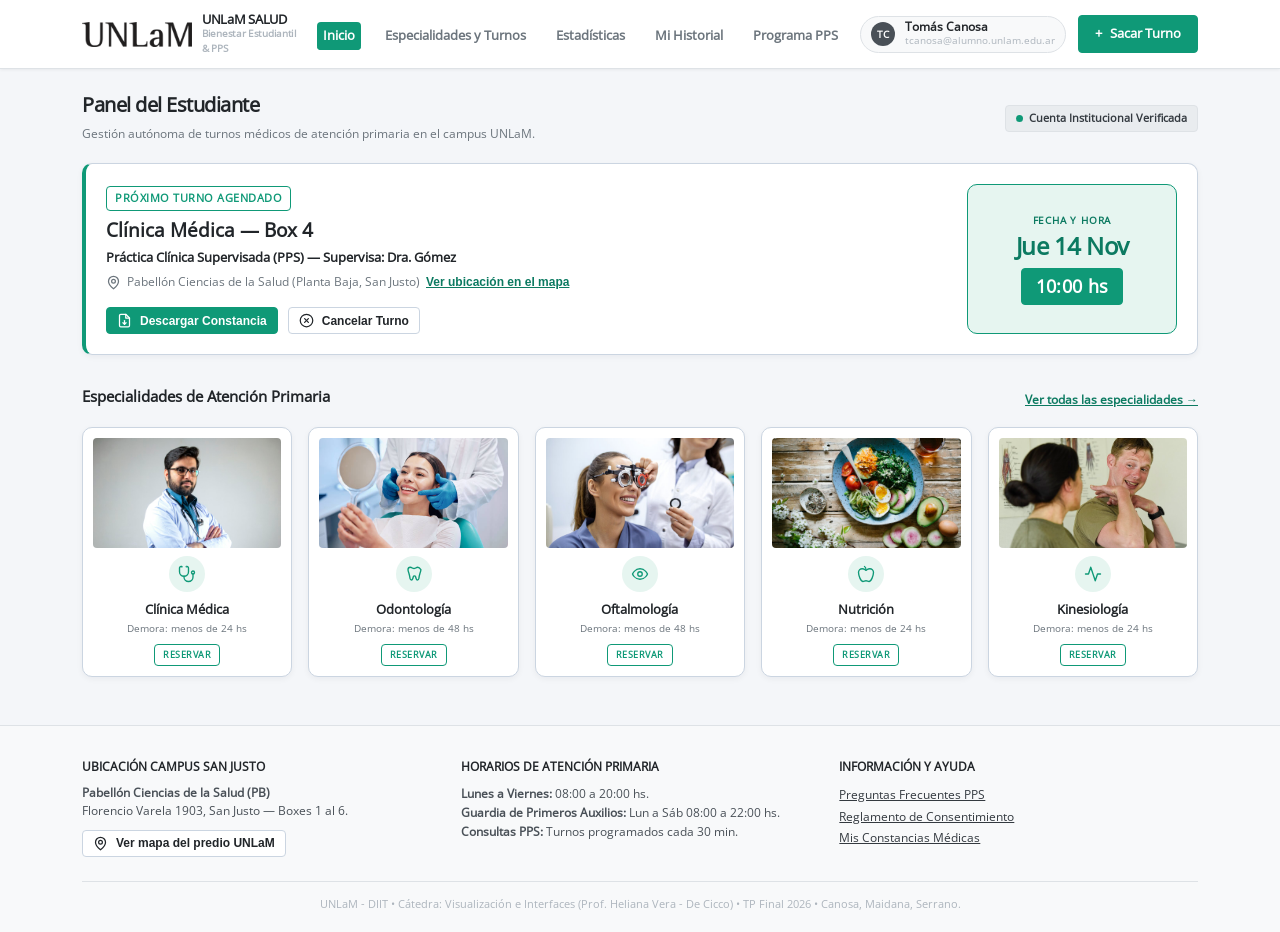
==== commit 826d2def: "cambios en los estilos de las vistas" ====
--- a/pantalla_1_home.html
+++ b/pantalla_1_home.html
@@ -46,8 +46,8 @@
       justify-content: space-between;
     }
     .datetime-highlight-box {
-      background: transparent;
-      color: var(--wf-primary);
+      background: var(--wf-primary-soft);
+      color: var(--wf-primary-hover);
       border-radius: var(--radius-md);
       padding: 18px 24px;
       min-width: 210px;
@@ -56,14 +56,14 @@
       align-items: center;
       justify-content: center;
       text-align: center;
-      border: 1px solid var(--wf-primary);
+      border: 1.5px solid var(--wf-primary);
     }
     .datetime-highlight-label {
       font-size: 10px;
       font-weight: 700;
       text-transform: uppercase;
       letter-spacing: 0.8px;
-      color: var(--wf-primary);
+      color: var(--wf-primary-hover);
       margin-bottom: 4px;
     }
     .datetime-highlight-date {
@@ -76,8 +76,8 @@
       margin-top: 8px;
       font-size: 18px;
       font-weight: 800;
-      background: transparent;
-      color: var(--wf-primary);
+      background: var(--wf-primary);
+      color: #ffffff;
       border: 1px solid var(--wf-primary);
       padding: 4px 14px;
       border-radius: var(--radius-sm);
@@ -94,7 +94,7 @@
 
     .quick-card {
       background: var(--wf-surface);
-      border: 1px solid var(--wf-primary);
+      border: 1px solid var(--wf-border-strong);
       border-radius: var(--radius-md);
       padding: 10px;
       text-align: center;
@@ -104,7 +104,8 @@
       flex-direction: column;
       align-items: center;
       justify-content: center;
-      gap: 10px;
+      gap: 8px;
+      box-shadow: 0 2px 6px rgba(15, 23, 42, 0.05);
       transition: all 0.15s ease;
       cursor: pointer;
       min-width: 0;
@@ -116,11 +117,22 @@
       object-fit: cover;
       border-radius: var(--radius-sm);
     }
+    .quick-icon-badge {
+      width: 36px;
+      height: 36px;
+      border-radius: 50%;
+      background: var(--wf-primary-soft);
+      color: var(--wf-primary);
+      display: inline-flex;
+      align-items: center;
+      justify-content: center;
+      flex-shrink: 0;
+    }
     .quick-card:hover {
-      background: var(--wf-gray-100);
+      background: var(--wf-surface);
       transform: translateY(-2px);
       box-shadow: var(--shadow-accent-md);
-      border-color: var(--wf-primary-hover);
+      border-color: var(--wf-primary);
     }
     /* Modal de Ubicación del Campus San Justo */
     .map-popup-modal {
@@ -291,10 +303,21 @@
             <!-- Acciones Directas (Affordance clara) -->
             <div style="display: flex; gap: 10px; flex-wrap: wrap; margin-top: 16px;">
               <button class="wf-btn wf-btn-primary wf-btn-sm" onclick="alert('Descargando Constancia oficial de Turno (PDF)...')">
-                [PDF] Descargar Constancia
+                <svg class="wf-svg-icon-sm" viewBox="0 0 24 24" aria-hidden="true">
+                  <path d="M14 2H6a2 2 0 0 0-2 2v16a2 2 0 0 0 2 2h12a2 2 0 0 0 2-2V8z"/>
+                  <polyline points="14 2 14 8 20 8"/>
+                  <path d="M12 18v-6"/>
+                  <path d="m9.5 15.5 2.5 2.5 2.5-2.5"/>
+                </svg>
+                Descargar Constancia
               </button>
               <button class="wf-btn wf-btn-secondary wf-btn-sm" onclick="if(confirm('¿Estás seguro de cancelar tu turno del Jueves 14 Nov 10:00 hs?')) { alert('Turno cancelado correctamente.'); }">
-                [X] Cancelar Turno
+                <svg class="wf-svg-icon-sm" viewBox="0 0 24 24" aria-hidden="true">
+                  <circle cx="12" cy="12" r="10"/>
+                  <line x1="15" y1="9" x2="9" y2="15"/>
+                  <line x1="9" y1="9" x2="15" y2="15"/>
+                </svg>
+                Cancelar Turno
               </button>
             </div>
           </div>
@@ -324,6 +347,13 @@
         <!-- Tarjeta 1: Clínica Médica -->
         <a href="pantalla_2_cartilla.html?esp=clinica" class="quick-card">
           <img class="quick-card-image" src="assets/specialties/clinica.jpg" alt="Médico de clínica médica durante una consulta" loading="lazy">
+          <div class="quick-icon-badge" aria-hidden="true">
+            <svg class="wf-svg-icon" style="width: 18px; height: 18px;" viewBox="0 0 24 24">
+              <path d="M4.8 2.3A.3.3 0 1 0 5 2H4a2 2 0 0 0-2 2v5a6 6 0 0 0 6 6v0a6 6 0 0 0 6-6V4a2 2 0 0 0-2-2h-1a.2.2 0 1 0 .3.3"/>
+              <path d="M8 15v1a6 6 0 0 0 6 6v0a6 6 0 0 0 6-6v-4"/>
+              <circle cx="20" cy="10" r="2"/>
+            </svg>
+          </div>
           <div>
             <div style="font-weight: 800; font-size: 13px;">Clínica Médica</div>
             <div style="font-size: 10px; color: var(--wf-gray-600); margin-top: 2px;">Demora: menos de 24 hs</div>
@@ -334,6 +364,11 @@
         <!-- Tarjeta 2: Odontología -->
         <a href="pantalla_2_cartilla.html?esp=odontologia" class="quick-card">
           <img class="quick-card-image" src="assets/specialties/odontologia.jpg" alt="Atención odontológica en un consultorio" loading="lazy">
+          <div class="quick-icon-badge" aria-hidden="true">
+            <svg class="wf-svg-icon" style="width: 18px; height: 18px;" viewBox="0 0 24 24">
+              <path d="M7 3c-1.7 0-3 1.4-3 3.2 0 1.4.6 3.1 1.2 4.8.7 2.2 1.2 4.6 1.5 7 .2 1.2 1.1 2 2 2 .8 0 1.3-.7 1.7-2l.8-2.6c.2-.6.8-1 1.4-1s1.2.4 1.4 1l.8 2.6c.4 1.3.9 2 1.7 2 .9 0 1.8-.8 2-2 .3-2.4.8-4.8 1.5-7 .6-1.7 1.2-3.4 1.2-4.8C20 4.4 18.7 3 17 3c-1.3 0-2.3.7-3.2 1.2-.6.3-1.2.5-1.8.5s-1.2-.2-1.8-.5C9.3 3.7 8.3 3 7 3Z"/>
+            </svg>
+          </div>
           <div>
             <div style="font-weight: 800; font-size: 13px;">Odontología</div>
             <div style="font-size: 10px; color: var(--wf-gray-600); margin-top: 2px;">Demora: menos de 48 hs</div>
@@ -344,6 +379,12 @@
         <!-- Tarjeta 3: Oftalmología -->
         <a href="pantalla_2_cartilla.html?esp=oftalmologia" class="quick-card">
           <img class="quick-card-image" src="assets/specialties/oftalmologia.jpg" alt="Profesional realizando un examen de la vista" loading="lazy">
+          <div class="quick-icon-badge" aria-hidden="true">
+            <svg class="wf-svg-icon" style="width: 18px; height: 18px;" viewBox="0 0 24 24">
+              <path d="M2 12s3-7 10-7 10 7 10 7-3 7-10 7-10-7-10-7Z"/>
+              <circle cx="12" cy="12" r="3"/>
+            </svg>
+          </div>
           <div>
             <div style="font-weight: 800; font-size: 13px;">Oftalmología</div>
             <div style="font-size: 10px; color: var(--wf-gray-600); margin-top: 2px;">Demora: menos de 48 hs</div>
@@ -354,6 +395,12 @@
         <!-- Tarjeta 4: Nutrición -->
         <a href="pantalla_2_cartilla.html?esp=nutricion" class="quick-card">
           <img class="quick-card-image" src="assets/specialties/nutricion.jpg" alt="Comida saludable con vegetales y frutas" loading="lazy">
+          <div class="quick-icon-badge" aria-hidden="true">
+            <svg class="wf-svg-icon" style="width: 18px; height: 18px;" viewBox="0 0 24 24">
+              <path d="M12 20.94c1.5 0 2.75 1.06 4 1.06 3 0 6-8 6-12.22A4.91 4.91 0 0 0 17 5c-2.22 0-4 1.44-5 2-1-.56-2.78-2-5-2a4.9 4.9 0 0 0-5 4.78C2 14 5 22 8 22c1.25 0 2.5-1.06 4-1.06Z"/>
+              <path d="M10 2c1 .5 2 2 2 5"/>
+            </svg>
+          </div>
           <div>
             <div style="font-weight: 800; font-size: 13px;">Nutrición</div>
             <div style="font-size: 10px; color: var(--wf-gray-600); margin-top: 2px;">Demora: menos de 24 hs</div>
@@ -364,6 +411,11 @@
         <!-- Tarjeta 5: Kinesiología -->
         <a href="pantalla_2_cartilla.html?esp=kinesiologia" class="quick-card">
           <img class="quick-card-image" src="assets/specialties/kinesiologia.jpg" alt="Profesional guiando ejercicios de rehabilitación" loading="lazy">
+          <div class="quick-icon-badge" aria-hidden="true">
+            <svg class="wf-svg-icon" style="width: 18px; height: 18px;" viewBox="0 0 24 24">
+              <path d="M22 12h-4l-3 9L9 3l-3 9H2"/>
+            </svg>
+          </div>
           <div>
             <div style="font-weight: 800; font-size: 13px;">Kinesiología</div>
             <div style="font-size: 10px; color: var(--wf-gray-600); margin-top: 2px;">Demora: menos de 24 hs</div>
--- a/wireframe-system.css
+++ b/wireframe-system.css
@@ -24,16 +24,18 @@
   --wf-gray-900: #212529;
   
   /* Semántica de Interfaz y Tokens */
-  --wf-bg: #ffffff;
+  --wf-bg: #f4f6f9;
   --wf-surface: #ffffff;
   --wf-border: #dee2e6;
-  --wf-border-strong: #ced4da;
+  --wf-border-strong: #cbd5e1;
   --wf-divider: #dee2e6;
   --wf-text-main: #212529;
   --wf-text-muted: #6c757d;
   --wf-primary: #0f9977;
   --wf-primary-hover: #0c7a61;
+  --wf-primary-soft: #e6f5f0;
   --wf-danger: #dc3545;
+  --wf-danger-bg: #fef2f2;
   --wf-focus-ring: #0f9977;
   
   /* Sistema de Espaciado Modular en Base 8px */
@@ -113,8 +115,7 @@
 }
 
 /* ==========================================================================
-   MODELO MORDECKI / DON NORMAN: PUREZA MONOCROMÁTICA EN WIREFRAMES
-   Filtra emojis de sistema (Windows, macOS, iOS, Android) para forzar escala de grises
+   MODELO MORDECKI / DON NORMAN: ICONOGRAFÍA Y SIGNIFIERS EN ALTA FIDELIDAD
    ========================================================================== */
 .wf-mono-icon, 
 .quick-icon-placeholder, 
@@ -122,7 +123,6 @@
 .status-dot,
 [role="img"],
 .emoji-icon {
-  filter: grayscale(100%) contrast(130%);
   display: inline-block;
   vertical-align: middle;
 }
@@ -185,10 +185,10 @@
    ========================================================================== */
 .wf-card {
   background: var(--wf-surface);
-  border: 1px solid var(--wf-primary);
+  border: 1px solid var(--wf-border-strong);
   border-radius: var(--radius-md);
   padding: var(--space-4);
-  box-shadow: var(--shadow-accent-sm);
+  box-shadow: 0 2px 6px rgba(15, 23, 42, 0.05);
   position: relative;
   transition: border-color 0.15s ease, box-shadow 0.15s ease;
 }
@@ -197,7 +197,7 @@
   cursor: pointer;
 }
 .wf-card-interactive:hover {
-  border-color: var(--wf-primary-hover);
+  border-color: var(--wf-primary);
   box-shadow: var(--shadow-accent-md);
 }
 
@@ -285,8 +285,8 @@
 }
 
 .wf-badge-dark {
-  background: transparent;
-  color: var(--wf-primary);
+  background: var(--wf-primary-soft);
+  color: var(--wf-primary-hover);
   border-color: var(--wf-primary);
 }
 
@@ -373,9 +373,9 @@
 /* Resaltado de Campo con Error (Sub-heurística 5.15 de Pierotti / Validación Inline) */
 .wf-consent-box.has-error,
 .wf-section-error {
-  border: 2px solid var(--wf-gray-900) !important;
-  background-color: var(--wf-gray-100) !important;
-  box-shadow: 0 0 0 3px rgba(15, 23, 42, 0.14);
+  border: 2px solid var(--wf-danger) !important;
+  background-color: var(--wf-danger-bg) !important;
+  box-shadow: 0 0 0 3px rgba(220, 38, 38, 0.12);
 }
 
 /* Mensaje de error adyacente al input (Inline Validation - Feedback de Cátedra) */
@@ -383,9 +383,9 @@
   display: none;
   margin-top: 8px;
   padding: 8px 12px;
-  background-color: transparent;
-  color: var(--wf-danger);
-  border: 1px solid var(--wf-danger);
+  background-color: var(--wf-danger-bg);
+  color: #991b1b;
+  border: 1px solid #f87171;
   border-radius: var(--radius-sm);
   font-size: 12px;
   font-weight: 600;
@@ -397,11 +397,11 @@
   display: flex;
 }
 
-/* Íconos vectoriales SVG monocromáticos (Modelo Mordecki - Pureza Escala de Grises) */
+/* Íconos vectoriales SVG institucionales */
 .wf-svg-icon {
   width: 24px;
   height: 24px;
-  stroke: var(--wf-gray-900);
+  stroke: currentColor;
   fill: none;
   stroke-width: 1.8;
   stroke-linecap: round;
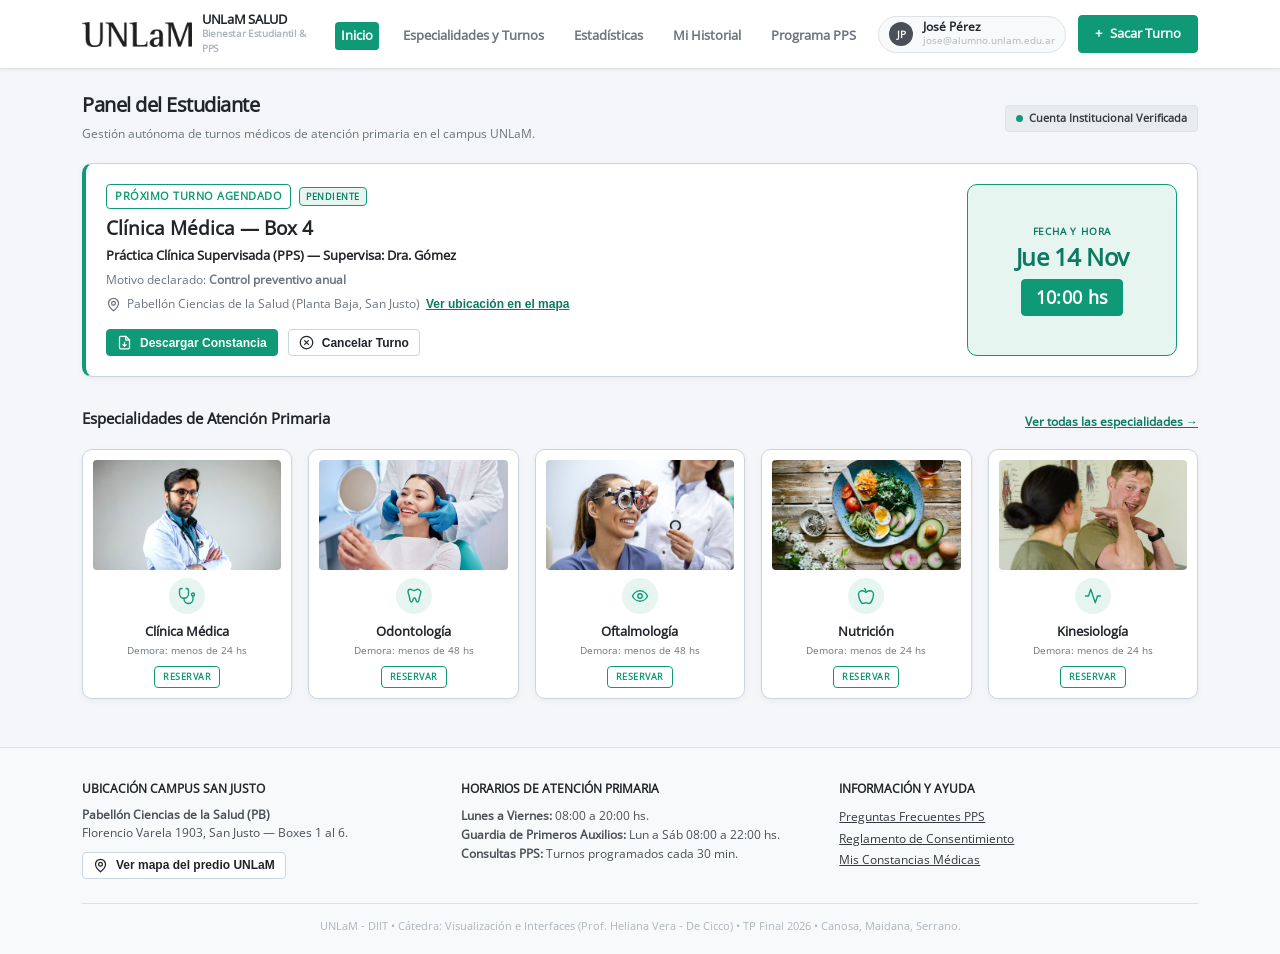
==== commit 5440360f: "feedback02" ====
--- a/pantalla_1_home.html
+++ b/pantalla_1_home.html
@@ -230,10 +230,10 @@
       <!-- Perfil autenticado y Botón Primario (Heurística 7: Flexibilidad y Atajo) -->
       <div style="display: flex; align-items: center; gap: 12px;">
         <div class="wf-user-profile" title="Sesión activa con credenciales universitarias">
-          <div class="wf-avatar">TC</div>
+          <div class="wf-avatar">JP</div>
           <div>
-            <div style="font-weight: 700; line-height: 1;">Tomás Canosa</div>
-            <div style="font-size: 10px; color: var(--wf-gray-500);">tcanosa@alumno.unlam.edu.ar</div>
+            <div style="font-weight: 700; line-height: 1;">José Pérez</div>
+            <div style="font-size: 10px; color: var(--wf-gray-500);">jose@alumno.unlam.edu.ar</div>
           </div>
         </div>
         <a href="pantalla_2_cartilla.html" class="wf-btn wf-btn-primary" style="white-space: nowrap;">
@@ -274,7 +274,7 @@
     </div>
 
     <!-- ==================== BLOQUE HERO / PRÓXIMO TURNO AGENDADO ==================== -->
-    <section class="hero-panel" data-gestalt="Región Común y Cerramiento" data-heuristic="Visibilidad de Estado y Control">
+    <section class="hero-panel" id="heroPanelTurnos" data-gestalt="Región Común y Cerramiento" data-heuristic="Visibilidad de Estado y Control">
       <div class="wf-card" style="border-left: 4px solid var(--wf-primary); padding: 20px;">
         <div class="next-appointment-layout">
           
@@ -527,6 +527,190 @@
   </div>
 
   <script>
+    // Gestión dinámica y persistente de turnos (localStorage)
+    const TURNO_DEFAULT = {
+      id: 1,
+      especialidad: 'Clínica Médica — Box 4',
+      modalidad: 'Práctica Clínica Supervisada (PPS)',
+      profesional: 'Supervisa: Dra. Gómez',
+      fecha: 'Jue 14 Nov',
+      hora: '10:00 hs',
+      motivo: 'Control preventivo anual',
+      estado: 'PENDIENTE'
+    };
+
+    function obtenerTurnosPendientes() {
+      const guardados = localStorage.getItem('unlam_turnos_pendientes');
+      if (guardados === null) {
+        const iniciales = [TURNO_DEFAULT];
+        localStorage.setItem('unlam_turnos_pendientes', JSON.stringify(iniciales));
+        return iniciales;
+      }
+      try {
+        const parsed = JSON.parse(guardados);
+        if (Array.isArray(parsed)) return parsed;
+      } catch (e) {
+        console.error(e);
+      }
+      return [];
+    }
+
+    function guardarTurnosPendientes(turnos) {
+      localStorage.setItem('unlam_turnos_pendientes', JSON.stringify(turnos));
+    }
+
+    function cancelarTurnoHome(id, fecha, hora) {
+      if (confirm(`¿Estás seguro de cancelar tu turno del ${fecha} a las ${hora}?`)) {
+        let turnos = obtenerTurnosPendientes();
+        turnos = turnos.filter(t => t.id !== id);
+        guardarTurnosPendientes(turnos);
+        renderizarTurnosHome();
+        alert('Turno cancelado correctamente. El consultorio fue liberado.');
+      }
+    }
+
+    function renderizarTurnosHome() {
+      const container = document.getElementById('heroPanelTurnos');
+      if (!container) return;
+
+      const turnos = obtenerTurnosPendientes();
+
+      if (turnos.length === 0) {
+        container.innerHTML = `
+          <div class="wf-card" style="border-left: 4px solid var(--wf-border-strong); padding: 24px; text-align: center;">
+            <div style="width: 48px; height: 48px; border-radius: 50%; background: var(--wf-gray-100); color: var(--wf-gray-500); display: flex; align-items: center; justify-content: center; font-size: 20px; margin: 0 auto 12px;">
+              <svg class="wf-svg-icon" viewBox="0 0 24 24" style="width: 24px; height: 24px;"><rect x="3" y="4" width="18" height="18" rx="2" ry="2"/><line x1="16" y1="2" x2="16" y2="6"/><line x1="8" y1="2" x2="8" y2="6"/><line x1="3" y1="10" x2="21" y2="10"/></svg>
+            </div>
+            <h2 style="font-size: 16px; font-weight: 800; color: var(--wf-gray-900); margin-bottom: 6px;">No tenés turnos médicos pendientes</h2>
+            <p style="font-size: 12px; color: var(--wf-gray-600); max-width: 440px; margin: 0 auto 16px;">
+              Podés solicitar una consulta en los consultorios de atención primaria dentro del campus con demora inferior a 48 hs.
+            </p>
+            <a href="pantalla_2_cartilla.html" class="wf-btn wf-btn-primary" style="display: inline-flex; align-items: center; gap: 6px;">
+              <span>+</span> Sacar Nuevo Turno
+            </a>
+          </div>
+        `;
+        return;
+      }
+
+      const t0 = turnos[0];
+      const otrosTurnos = turnos.slice(1);
+
+      let html = `
+        <div class="wf-card" style="border-left: 4px solid var(--wf-primary); padding: 20px;">
+          <div class="next-appointment-layout">
+            
+            <!-- Información Principal Simplificada -->
+            <div class="next-appointment-main">
+              <div>
+                <div style="display: flex; align-items: center; gap: 8px; margin-bottom: 8px;">
+                  <span class="wf-badge wf-badge-outline-green">Próximo Turno Agendado</span>
+                  <span class="wf-badge wf-badge-dark" style="font-size: 9px; padding: 2px 6px;">${t0.estado || 'PENDIENTE'}</span>
+                </div>
+                <h2 style="font-size: 19px; font-weight: 800; margin-bottom: 6px; color: var(--wf-gray-900);">${t0.especialidad}</h2>
+
+                <div style="font-size: 13px; font-weight: 600; color: var(--wf-gray-900); margin-bottom: 6px;">
+                  ${t0.modalidad} — ${t0.profesional}
+                </div>
+
+                <div style="font-size: 12px; color: var(--wf-gray-600); margin-bottom: 6px;">
+                  Motivo declarado: <strong>${t0.motivo || 'Consulta general'}</strong>
+                </div>
+
+                <div style="font-size: 12px; color: var(--wf-gray-600); display: flex; align-items: center; gap: 6px; flex-wrap: wrap;">
+                  <svg class="wf-svg-icon-sm" viewBox="0 0 24 24" aria-hidden="true">
+                    <path d="M20 10c0 6-8 12-8 12s-8-6-8-12a8 8 0 0 1 16 0Z"/>
+                    <circle cx="12" cy="10" r="3"/>
+                  </svg>
+                  <span>Pabellón Ciencias de la Salud (Planta Baja, San Justo)</span>
+                  <button type="button" onclick="abrirModalMapa()" style="background: none; border: none; padding: 0; font-size: 12px; font-weight: 700; color: #0c7a61; text-decoration: underline; cursor: pointer;">
+                    Ver ubicación en el mapa
+                  </button>
+                </div>
+              </div>
+
+              <!-- Acciones Directas -->
+              <div style="display: flex; gap: 10px; flex-wrap: wrap; margin-top: 16px;">
+                <button class="wf-btn wf-btn-primary wf-btn-sm" onclick="alert('Descargando Constancia oficial de Turno (PDF)...')">
+                  <svg class="wf-svg-icon-sm" viewBox="0 0 24 24" aria-hidden="true">
+                    <path d="M14 2H6a2 2 0 0 0-2 2v16a2 2 0 0 0 2 2h12a2 2 0 0 0 2-2V8z"/>
+                    <polyline points="14 2 14 8 20 8"/>
+                    <path d="M12 18v-6"/>
+                    <path d="m9.5 15.5 2.5 2.5 2.5-2.5"/>
+                  </svg>
+                  Descargar Constancia
+                </button>
+                <button class="wf-btn wf-btn-secondary wf-btn-sm" onclick="cancelarTurnoHome(${t0.id}, '${t0.fecha}', '${t0.hora}')">
+                  <svg class="wf-svg-icon-sm" viewBox="0 0 24 24" aria-hidden="true">
+                    <circle cx="12" cy="12" r="10"/>
+                    <line x1="15" y1="9" x2="9" y2="15"/>
+                    <line x1="9" y1="9" x2="15" y2="15"/>
+                  </svg>
+                  Cancelar Turno
+                </button>
+              </div>
+            </div>
+
+            <!-- Bloque de Fecha y Hora Altamente Destacado -->
+            <div class="datetime-highlight-box" aria-label="Fecha y hora del turno">
+              <div class="datetime-highlight-label">Fecha y Hora</div>
+              <div class="datetime-highlight-date">${t0.fecha}</div>
+              <div class="datetime-highlight-time">${t0.hora}</div>
+            </div>
+
+          </div>
+        </div>
+      `;
+
+      if (otrosTurnos.length > 0) {
+        html += `
+          <div style="margin-top: 14px; background: var(--wf-surface); border: 1px solid var(--wf-border-strong); border-radius: var(--radius-md); padding: 16px; box-shadow: 0 2px 6px rgba(15, 23, 42, 0.05);">
+            <div style="display: flex; justify-content: space-between; align-items: center; margin-bottom: 12px; flex-wrap: wrap; gap: 8px;">
+              <div style="font-size: 13px; font-weight: 800; color: var(--wf-gray-900); display: flex; align-items: center; gap: 8px;">
+                <span>Otros turnos pendientes agendados</span>
+                <span class="wf-badge wf-badge-dark" style="font-size: 10px;">${otrosTurnos.length} ${otrosTurnos.length === 1 ? 'adicional' : 'adicionales'}</span>
+              </div>
+              <a href="pantalla_6_historial.html" style="font-size: 11px; font-weight: 700; color: #0c7a61; text-decoration: underline;">Ver todos en Mi Historial →</a>
+            </div>
+            <div style="display: flex; flex-direction: column; gap: 10px;">
+        `;
+
+        otrosTurnos.forEach(t => {
+          html += `
+            <div style="display: flex; justify-content: space-between; align-items: center; padding: 10px 14px; background: var(--wf-gray-50); border: 1px solid var(--wf-border-strong); border-radius: var(--radius-sm); flex-wrap: wrap; gap: 10px;">
+              <div>
+                <div style="display: flex; align-items: center; gap: 8px;">
+                  <span style="font-weight: 800; font-size: 13px; color: var(--wf-gray-900);">${t.especialidad}</span>
+                  <span class="wf-badge wf-badge-dark" style="font-size: 9px; padding: 2px 6px;">${t.estado || 'PENDIENTE'}</span>
+                </div>
+                <div style="font-size: 11px; color: var(--wf-gray-600); margin-top: 2px;">
+                  <strong>${t.fecha} — ${t.hora}</strong> • ${t.profesional} • Motivo: ${t.motivo}
+                </div>
+              </div>
+              <div style="display: flex; gap: 8px;">
+                <button class="wf-btn wf-btn-secondary wf-btn-sm" onclick="alert('Descargando constancia para ${t.especialidad}...')">
+                  Descargar Constancia
+                </button>
+                <button class="wf-btn wf-btn-secondary wf-btn-sm" onclick="cancelarTurnoHome(${t.id}, '${t.fecha}', '${t.hora}')" style="color: #dc2626; border-color: #fca5a5;">
+                  Cancelar
+                </button>
+              </div>
+            </div>
+          `;
+        });
+
+        html += `
+            </div>
+          </div>
+        `;
+      }
+
+      container.innerHTML = html;
+    }
+
+    // Inicializar renderizado dinámico al cargar la página
+    renderizarTurnosHome();
+
     const toggle = document.getElementById('menuToggle');
     const nav = document.getElementById('mainNav');
     if (toggle && nav) {
--- a/wireframe-system.css
+++ b/wireframe-system.css
@@ -226,8 +226,10 @@
   color: var(--wf-white);
   border-color: var(--wf-primary);
 }
-.wf-btn-primary:hover {
+.wf-btn-primary:hover,
+a.wf-btn-primary:hover {
   background-color: var(--wf-primary-hover);
+  color: var(--wf-white) !important;
   transform: translateY(-1px);
   box-shadow: var(--shadow-sm);
 }
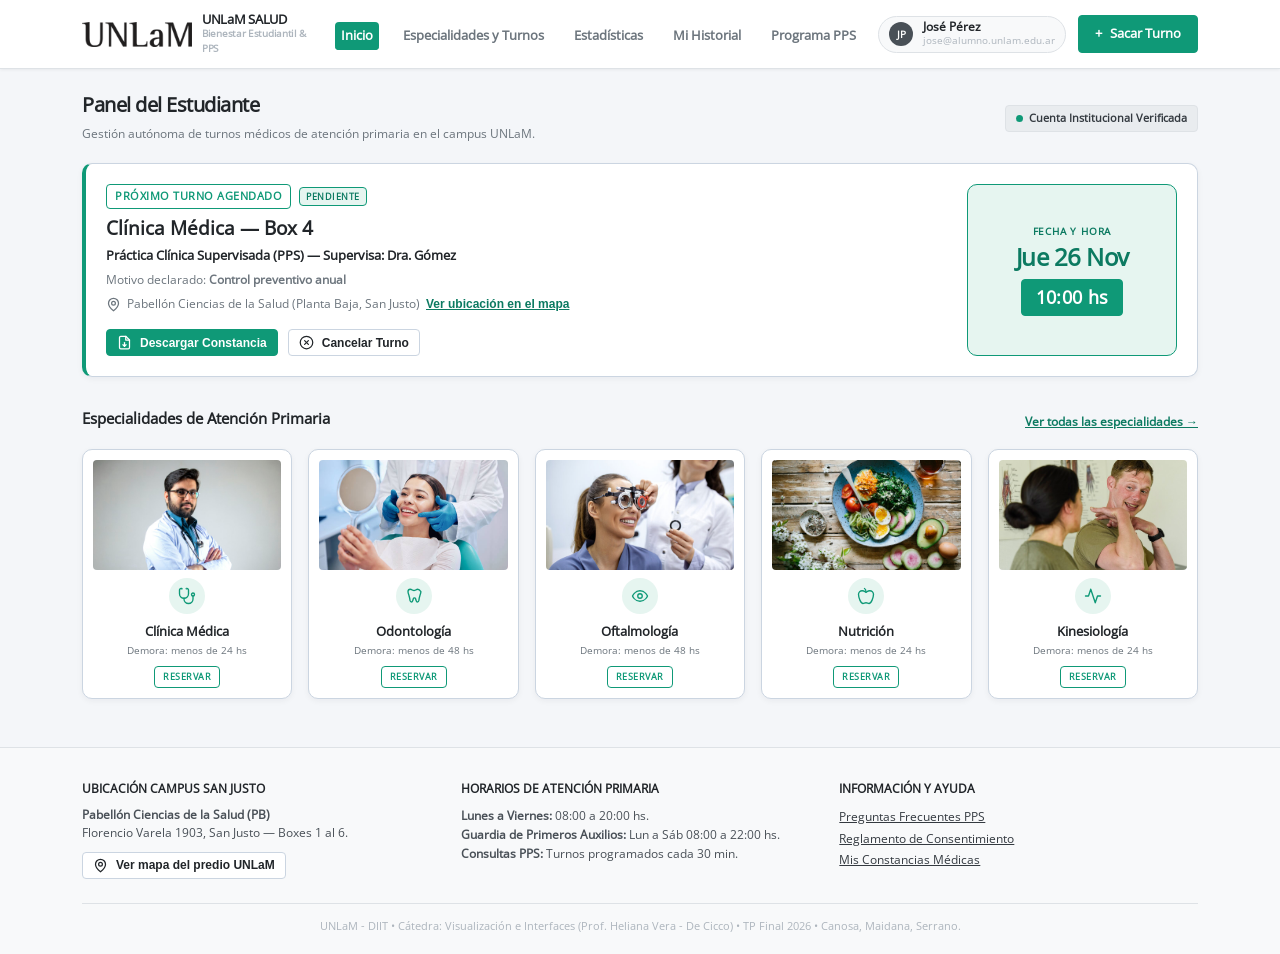
==== commit ff40b69f: "Corrección en las fechas de los turnos y su ordenamiento." ====
--- a/pantalla_1_home.html
+++ b/pantalla_1_home.html
@@ -311,7 +311,7 @@
                 </svg>
                 Descargar Constancia
               </button>
-              <button class="wf-btn wf-btn-secondary wf-btn-sm" onclick="if(confirm('¿Estás seguro de cancelar tu turno del Jueves 14 Nov 10:00 hs?')) { alert('Turno cancelado correctamente.'); }">
+              <button class="wf-btn wf-btn-secondary wf-btn-sm" onclick="if(confirm('¿Estás seguro de cancelar tu turno del Jueves 26 Nov 10:00 hs?')) { alert('Turno cancelado correctamente.'); }">
                 <svg class="wf-svg-icon-sm" viewBox="0 0 24 24" aria-hidden="true">
                   <circle cx="12" cy="12" r="10"/>
                   <line x1="15" y1="9" x2="9" y2="15"/>
@@ -325,7 +325,7 @@
           <!-- Bloque de Fecha y Hora Altamente Destacado (Mordecki: Miro primero) -->
           <div class="datetime-highlight-box" aria-label="Fecha y hora del turno">
             <div class="datetime-highlight-label">Fecha y Hora</div>
-            <div class="datetime-highlight-date">Jue 14 Nov</div>
+            <div class="datetime-highlight-date">Jue 26 Nov</div>
             <div class="datetime-highlight-time">10:00 hs</div>
           </div>
 
@@ -527,13 +527,51 @@
   </div>
 
   <script>
+    // Helper de ordenamiento cronológico ascendente (Heurística 7 y 8)
+    function obtenerValorCronologico(turno) {
+      const meses = {
+        'ene': 1, 'feb': 2, 'mar': 3, 'abr': 4, 'may': 5, 'jun': 6,
+        'jul': 7, 'ago': 8, 'sep': 9, 'oct': 10, 'nov': 11, 'dic': 12
+      };
+      const fStr = (turno.fecha || '').trim();
+      let dia = 1, mes = 11, anio = 2026;
+
+      if (fStr.includes('/')) {
+        const partes = fStr.split('/');
+        dia = parseInt(partes[0], 10) || 1;
+        mes = parseInt(partes[1], 10) || 11;
+        if (partes[2]) anio = parseInt(partes[2], 10) || 2026;
+      } else {
+        const partesFecha = fStr.split(/\s+/);
+        if (partesFecha.length >= 3) {
+          dia = parseInt(partesFecha[1], 10) || 1;
+          const mesStr = (partesFecha[2] || 'nov').toLowerCase().slice(0, 3);
+          mes = meses[mesStr] || 11;
+        } else if (partesFecha.length === 2) {
+          dia = parseInt(partesFecha[0], 10) || 1;
+          const mesStr = (partesFecha[1] || 'nov').toLowerCase().slice(0, 3);
+          mes = meses[mesStr] || 11;
+        }
+      }
+
+      const matchHora = (turno.hora || '00:00').match(/(\d{1,2}):(\d{2})/);
+      const horas = matchHora ? parseInt(matchHora[1], 10) : 0;
+      const minutos = matchHora ? parseInt(matchHora[2], 10) : 0;
+
+      return new Date(anio, mes - 1, dia, horas, minutos).getTime();
+    }
+
+    function ordenarTurnosCronologicamente(turnos) {
+      return [...turnos].sort((a, b) => obtenerValorCronologico(a) - obtenerValorCronologico(b));
+    }
+
     // Gestión dinámica y persistente de turnos (localStorage)
     const TURNO_DEFAULT = {
       id: 1,
       especialidad: 'Clínica Médica — Box 4',
       modalidad: 'Práctica Clínica Supervisada (PPS)',
       profesional: 'Supervisa: Dra. Gómez',
-      fecha: 'Jue 14 Nov',
+      fecha: 'Jue 26 Nov',
       hora: '10:00 hs',
       motivo: 'Control preventivo anual',
       estado: 'PENDIENTE'
@@ -547,8 +585,20 @@
         return iniciales;
       }
       try {
-        const parsed = JSON.parse(guardados);
-        if (Array.isArray(parsed)) return parsed;
+        let parsed = JSON.parse(guardados);
+        if (Array.isArray(parsed)) {
+          let modificado = false;
+          parsed = parsed.map(t => {
+            if (t.fecha === 'Jue 14 Nov') { t.fecha = 'Jue 26 Nov'; modificado = true; }
+            else if (t.fecha === 'Lun 11 Nov') { t.fecha = 'Mié 25 Nov'; modificado = true; }
+            else if (t.fecha === 'Mié 13 Nov') { t.fecha = 'Mié 25 Nov'; modificado = true; }
+            else if (t.fecha === 'Vie 15 Nov') { t.fecha = 'Vie 27 Nov'; modificado = true; }
+            return t;
+          });
+          parsed = ordenarTurnosCronologicamente(parsed);
+          localStorage.setItem('unlam_turnos_pendientes', JSON.stringify(parsed));
+          return parsed;
+        }
       } catch (e) {
         console.error(e);
       }
@@ -556,7 +606,8 @@
     }
 
     function guardarTurnosPendientes(turnos) {
-      localStorage.setItem('unlam_turnos_pendientes', JSON.stringify(turnos));
+      const ordenados = ordenarTurnosCronologicamente(turnos);
+      localStorage.setItem('unlam_turnos_pendientes', JSON.stringify(ordenados));
     }
 
     function cancelarTurnoHome(id, fecha, hora) {
--- a/wireframe-system.css
+++ b/wireframe-system.css
@@ -347,6 +347,68 @@
   border: 1px solid var(--wf-border-strong);
 }
 
+/* Indicador Lineal de Pasos / Stepper (Gestalt: Continuidad) */
+.stepper-container {
+  display: flex;
+  align-items: center;
+  justify-content: center;
+  margin-bottom: var(--space-5);
+  padding: 14px;
+  background: var(--wf-surface);
+  border: 1px solid var(--wf-border-strong);
+  border-radius: var(--radius-md);
+}
+.step-item {
+  display: flex;
+  align-items: center;
+  gap: 8px;
+  font-size: 13px;
+  font-weight: 700;
+  color: var(--wf-gray-500);
+}
+.step-item.active {
+  color: var(--wf-primary);
+}
+.step-item.completed {
+  color: var(--wf-gray-700);
+}
+.step-badge {
+  width: 24px;
+  height: 24px;
+  border-radius: 50%;
+  border: 2px solid var(--wf-gray-400);
+  display: flex;
+  align-items: center;
+  justify-content: center;
+  font-size: 12px;
+}
+.step-item.active .step-badge {
+  border-color: var(--wf-primary);
+  background: var(--wf-primary);
+  color: var(--wf-white);
+}
+.step-item.completed .step-badge {
+  border-color: var(--wf-primary);
+  background: #e6f5f0;
+  color: var(--wf-primary-hover);
+}
+.step-connector {
+  flex: 1;
+  height: 2px;
+  background: var(--wf-gray-300);
+  margin: 0 16px;
+  max-width: 80px;
+}
+@media (max-width: 768px) {
+  .stepper-container {
+    padding: 10px;
+    gap: 6px;
+  }
+  .step-connector {
+    margin: 0 6px;
+  }
+}
+
 /* Textura Rayada Gestáltica para Horarios Bloqueados (Prevención de Errores) */
 .wf-slot-disabled {
   background: repeating-linear-gradient(
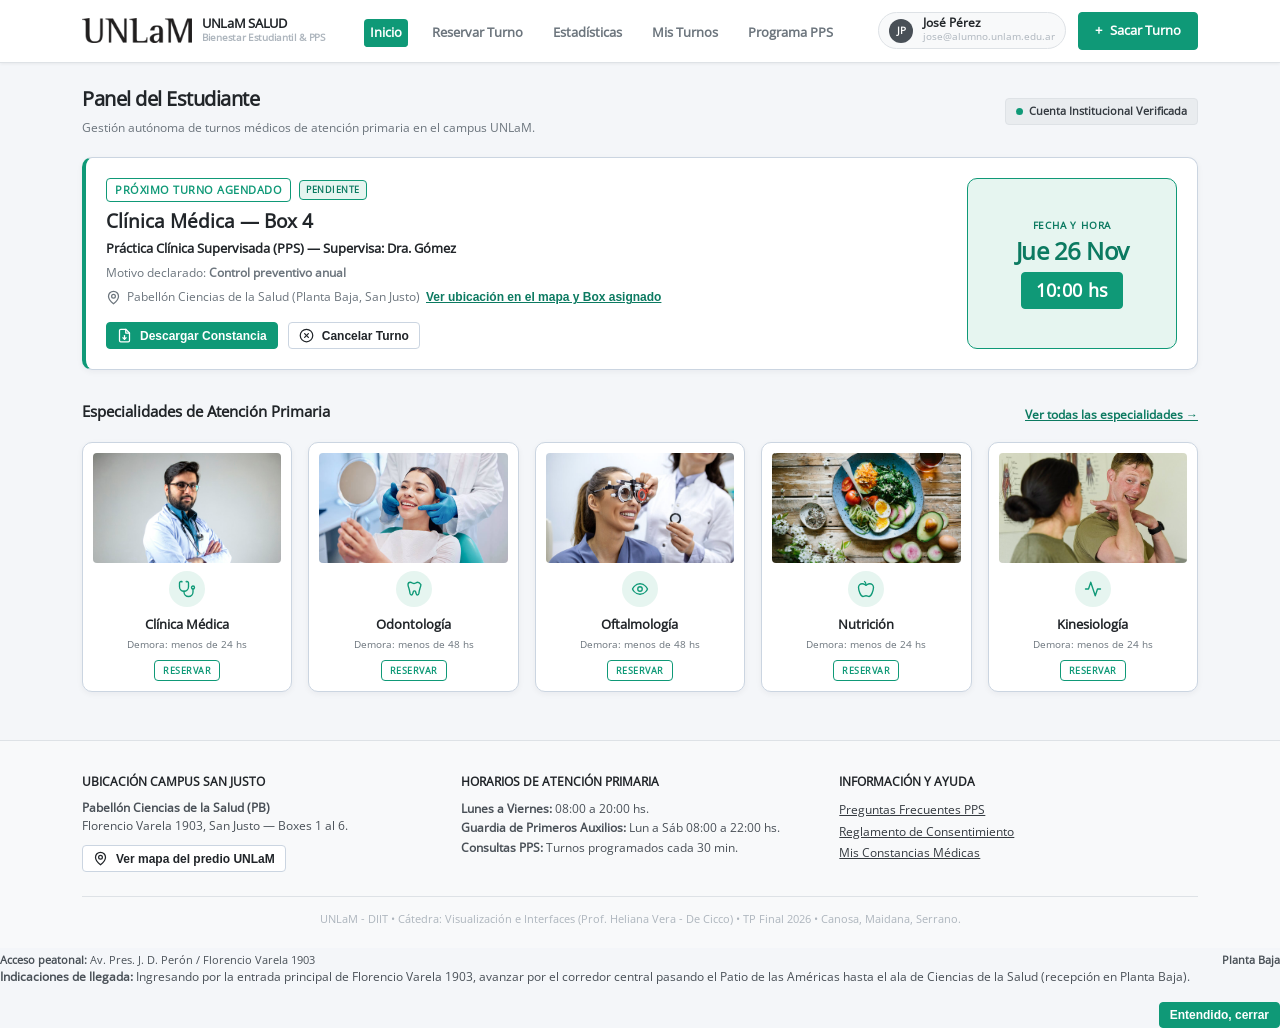
==== commit f9717e2b: "fix: feedback03" ====
--- a/pantalla_1_home.html
+++ b/pantalla_1_home.html
@@ -220,9 +220,9 @@
       <nav aria-label="Navegación principal">
         <ul class="wf-nav" id="mainNav">
           <li><a href="pantalla_1_home.html" class="active">Inicio</a></li>
-          <li><a href="pantalla_2_cartilla.html">Especialidades y Turnos</a></li>
+          <li><a href="pantalla_2_cartilla.html">Reservar Turno</a></li>
           <li><a href="pantalla_5_grafico.html">Estadísticas</a></li>
-          <li><a href="pantalla_6_historial.html">Mi Historial</a></li>
+          <li><a href="pantalla_6_historial.html">Mis Turnos</a></li>
           <li><a href="pantalla_7_programa_pps.html">Programa PPS</a></li>
         </ul>
       </nav>
@@ -311,7 +311,7 @@
                 </svg>
                 Descargar Constancia
               </button>
-              <button class="wf-btn wf-btn-secondary wf-btn-sm" onclick="if(confirm('¿Estás seguro de cancelar tu turno del Jueves 26 Nov 10:00 hs?')) { alert('Turno cancelado correctamente.'); }">
+              <button class="wf-btn wf-btn-secondary wf-btn-sm" onclick="abrirModalCancelarHome(1, 'Clínica Médica — Box 4', 'Jue 26 Nov', '10:00 hs')">
                 <svg class="wf-svg-icon-sm" viewBox="0 0 24 24" aria-hidden="true">
                   <circle cx="12" cy="12" r="10"/>
                   <line x1="15" y1="9" x2="9" y2="15"/>
@@ -483,31 +483,174 @@
     </div>
   </footer>
 
-  <!-- ==================== POPAPP MODAL DE UBICACIÓN EN CAMPUS SAN JUSTO ==================== -->
+  <!-- ==================== MODAL DE CONFIRMACIÓN DE CANCELACIÓN (Heurística 5: Prevención de Errores) ==================== -->
+  <div class="map-popup-modal" id="modalConfirmarCancelacionHome" role="dialog" aria-modal="true" aria-labelledby="tituloModalCancelarHome">
+    <div style="background: var(--wf-surface); border: 2px solid #dc2626; border-radius: var(--radius-md); padding: 24px; max-width: 480px; width: 100%; box-shadow: 0 10px 25px rgba(220, 38, 38, 0.18); font-size: 13px; position: relative;">
+      
+      <div style="display: flex; align-items: flex-start; gap: 14px; margin-bottom: 16px;">
+        <div style="width: 44px; height: 44px; border-radius: 50%; background: #fef2f2; border: 1.5px solid #fca5a5; color: #dc2626; display: flex; align-items: center; justify-content: center; flex-shrink: 0;">
+          <svg width="22" height="22" viewBox="0 0 24 24" fill="none" stroke="currentColor" stroke-width="2" stroke-linecap="round" stroke-linejoin="round">
+            <path d="M10.29 3.86L1.82 18a2 2 0 0 0 1.71 3h16.94a2 2 0 0 0 1.71-3L13.71 3.86a2 2 0 0 0-3.42 0z"/>
+            <line x1="12" y1="9" x2="12" y2="13"/>
+            <line x1="12" y1="17" x2="12.01" y2="17"/>
+          </svg>
+        </div>
+        <div>
+          <h3 id="tituloModalCancelarHome" style="font-size: 16px; font-weight: 800; color: var(--wf-gray-900); margin: 0 0 4px 0;">
+            ¿Confirmás la cancelación de este turno?
+          </h3>
+          <p style="font-size: 12px; color: var(--wf-gray-600); margin: 0; line-height: 1.4;">
+            Esta acción liberará el horario seleccionado para otro estudiante de la UNLaM y no se puede deshacer.
+          </p>
+        </div>
+      </div>
+
+      <!-- Detalle exacto del turno a cancelar -->
+      <div style="background: var(--wf-gray-50); border: 1px solid var(--wf-border-strong); border-radius: var(--radius-sm); padding: 12px 14px; margin-bottom: 20px; font-size: 12px; line-height: 1.5;">
+        <div id="detalleTurnoCancelarHome">
+          <div>• <strong>Especialidad:</strong> <span id="cancelarEspecialidadHome">Clínica Médica — Box 1</span></div>
+          <div>• <strong>Fecha y Horario:</strong> <span id="cancelarFechaHoraHome" style="font-weight: 700; color: var(--wf-gray-900);">Mié 25 Nov — 10:30 hs</span></div>
+          <div>• <strong>Lugar:</strong> Pabellón Ciencias de la Salud (Planta Baja)</div>
+        </div>
+      </div>
+
+      <!-- Botones de Acción -->
+      <div style="display: flex; justify-content: flex-end; gap: 10px; flex-wrap: wrap;">
+        <button type="button" class="wf-btn wf-btn-secondary" onclick="cerrarModalCancelarHome()" style="font-weight: 600;">
+          Mantener Turno
+        </button>
+        <button type="button" class="wf-btn" id="btnConfirmarCancelarHome" onclick="confirmarCancelacionTurnoHome()" style="background: #dc2626; color: #ffffff; border: 1px solid #b91c1c; font-weight: 700; padding: 8px 18px;">
+          Sí, Cancelar Turno
+        </button>
+      </div>
+
+    </div>
+  </div>
+
+  <!-- ==================== POPUP MODAL DE UBICACIÓN Y PLANO DEL PABELLÓN ==================== -->
   <div class="map-popup-modal" id="modalUbicacionCampus" role="dialog" aria-modal="true" aria-labelledby="tituloModalMapa">
-    <div class="wf-modal-card">
-      <div style="display: flex; justify-content: space-between; align-items: flex-start; border-bottom: 1px solid var(--wf-gray-300); padding-bottom: 10px;">
+    <div class="wf-modal-card" style="max-width: 620px; width: 100%;">
+      
+      <div style="display: flex; justify-content: space-between; align-items: flex-start; border-bottom: 1px solid var(--wf-gray-300); padding-bottom: 10px; margin-bottom: 12px;">
         <div>
-          <span class="wf-badge wf-badge-outline-green" style="font-size: 9px; margin-bottom: 4px;">Plano Esquemático UNLaM</span>
-          <h3 id="tituloModalMapa" style="font-size: 16px; font-weight: 800; color: var(--wf-gray-900);">
-            Ubicación de Consultorios — Campus San Justo
+          <span class="wf-badge wf-badge-outline-green" style="font-size: 9px; margin-bottom: 4px;">Plano Dinámico de Consultorios</span>
+          <h3 id="tituloModalMapa" style="font-size: 16px; font-weight: 800; color: var(--wf-gray-900); margin: 0;">
+            Ubicación en Campus San Justo • Pabellón Ciencias de la Salud
           </h3>
         </div>
         <button type="button" onclick="cerrarModalMapa()" aria-label="Cerrar mapa" style="background: none; border: none; font-size: 18px; font-weight: bold; cursor: pointer; color: var(--wf-gray-700);">✕</button>
       </div>
 
-      <div class="campus-map-schematic">
-        <div class="map-grid-preview">
-          <div class="map-box highlight">
-            Pabellón Ciencias de la Salud<br>(Consultorios Boxes 1 al 6)
-          </div>
-          <div class="map-box">
+      <!-- Croquis 1: Ubicación en Campus UNLaM -->
+      <div class="campus-map-schematic" style="margin: 0 0 14px 0; padding: 10px 14px;">
+        <div style="font-size: 11px; font-weight: 700; color: var(--wf-gray-800); margin-bottom: 6px;">1. Sector Campus San Justo (Acceso Peatonal: Florencio Varela 1903)</div>
+        <div class="map-grid-preview" style="height: 60px;">
+          <div class="map-box highlight" style="background: var(--wf-primary-soft); font-size: 11px;">
+            Pabellón Ciencias de la Salud<br><strong style="color: var(--wf-primary-hover); font-size: 10px;">(Consultorios PB)</strong>
+          </div>
+          <div class="map-box" style="font-size: 10px;">
             Biblioteca Leopoldo Marechal
           </div>
-          <div class="map-box">
+          <div class="map-box" style="font-size: 10px;">
             Patio de las Américas
           </div>
         </div>
+      </div>
+
+      <!-- Croquis 2: Plano Interno Esquemático de Boxes (1 al 10) -->
+      <div style="background: var(--wf-surface); border: 1.5px solid var(--wf-border-strong); border-radius: var(--radius-md); padding: 12px 14px; margin-bottom: 14px;">
+        <div style="display: flex; justify-content: space-between; align-items: center; margin-bottom: 8px; flex-wrap: wrap; gap: 6px;">
+          <div style="font-size: 12px; font-weight: 800; color: var(--wf-gray-900); display: flex; align-items: center; gap: 6px;">
+            <svg class="wf-svg-icon-sm" viewBox="0 0 24 24" style="color: var(--wf-primary); width: 14px; height: 14px;"><rect x="3" y="3" width="18" height="18" rx="2"/><line x1="3" y1="9" x2="21" y2="9"/><line x1="9" y1="21" x2="9" y2="9"/></svg>
+            2. Distribución Interna de Consultorios (Planta Baja)
+          </div>
+          <span class="wf-badge wf-badge-dark" style="font-size: 10px;">Tu Box Asignado: <span id="mapaBoxNumeroTexto" style="color: #6ee7b7; font-weight: 800;">Box 1</span></span>
+        </div>
+
+        <div style="font-size: 11px; color: var(--wf-gray-700); margin-bottom: 10px; background: var(--wf-primary-soft); padding: 6px 10px; border-radius: var(--radius-sm); border-left: 3px solid var(--wf-primary);">
+          Orientación en pabellón: <strong id="mapaEspecialidadTexto" style="color: var(--wf-primary-hover);">Clínica Médica — Box 1</strong>. Ingresá al hall central y anunciate en recepción.
+        </div>
+
+        <!-- Disposición de Boxes 1 al 10 -->
+        <div style="display: flex; flex-direction: column; gap: 6px;">
+          <!-- Fila Superior: Boxes 1 al 5 -->
+          <div style="display: grid; grid-template-columns: repeat(5, 1fr); gap: 6px;">
+            <div id="boxPlano-1" style="border: 1px solid var(--wf-gray-300); background: var(--wf-gray-100); border-radius: var(--radius-sm); padding: 6px 2px; text-align: center; font-size: 10px; transition: all 0.2s;">
+              <strong>Box 1</strong>
+              <div class="box-desc" style="font-size: 9px; color: var(--wf-gray-500); margin-top: 1px;">Consultorio</div>
+            </div>
+            <div id="boxPlano-2" style="border: 1px solid var(--wf-gray-300); background: var(--wf-gray-100); border-radius: var(--radius-sm); padding: 6px 2px; text-align: center; font-size: 10px; transition: all 0.2s;">
+              <strong>Box 2</strong>
+              <div class="box-desc" style="font-size: 9px; color: var(--wf-gray-500); margin-top: 1px;">Consultorio</div>
+            </div>
+            <div id="boxPlano-3" style="border: 1px solid var(--wf-gray-300); background: var(--wf-gray-100); border-radius: var(--radius-sm); padding: 6px 2px; text-align: center; font-size: 10px; transition: all 0.2s;">
+              <strong>Box 3</strong>
+              <div class="box-desc" style="font-size: 9px; color: var(--wf-gray-500); margin-top: 1px;">Consultorio</div>
+            </div>
+            <div id="boxPlano-4" style="border: 1px solid var(--wf-gray-300); background: var(--wf-gray-100); border-radius: var(--radius-sm); padding: 6px 2px; text-align: center; font-size: 10px; transition: all 0.2s;">
+              <strong>Box 4</strong>
+              <div class="box-desc" style="font-size: 9px; color: var(--wf-gray-500); margin-top: 1px;">Consultorio</div>
+            </div>
+            <div id="boxPlano-5" style="border: 1px solid var(--wf-gray-300); background: var(--wf-gray-100); border-radius: var(--radius-sm); padding: 6px 2px; text-align: center; font-size: 10px; transition: all 0.2s;">
+              <strong>Box 5</strong>
+              <div class="box-desc" style="font-size: 9px; color: var(--wf-gray-500); margin-top: 1px;">Consultorio</div>
+            </div>
+          </div>
+
+          <!-- Pasillo Central / Recepción -->
+          <div style="background: #e2e8f0; border: 1px dashed #94a3b8; border-radius: var(--radius-sm); padding: 5px; text-align: center; font-size: 10px; font-weight: 700; color: #475569; letter-spacing: 0.5px; display: flex; align-items: center; justify-content: center; gap: 6px;">
+            <span>🚪 Entrada</span>
+            <span>━━━━</span>
+            <span>PASILLO CENTRAL • SALA DE ESPERA & RECEPCIÓN PPS</span>
+            <span>━━━━</span>
+            <span>Triage 🩺</span>
+          </div>
+
+          <!-- Fila Inferior: Boxes 6 al 10 -->
+          <div style="display: grid; grid-template-columns: repeat(5, 1fr); gap: 6px;">
+            <div id="boxPlano-6" style="border: 1px solid var(--wf-gray-300); background: var(--wf-gray-100); border-radius: var(--radius-sm); padding: 6px 2px; text-align: center; font-size: 10px; transition: all 0.2s;">
+              <strong>Box 6</strong>
+              <div class="box-desc" style="font-size: 9px; color: var(--wf-gray-500); margin-top: 1px;">Consultorio</div>
+            </div>
+            <div id="boxPlano-7" style="border: 1px solid var(--wf-gray-300); background: var(--wf-gray-100); border-radius: var(--radius-sm); padding: 6px 2px; text-align: center; font-size: 10px; transition: all 0.2s;">
+              <strong>Box 7</strong>
+              <div class="box-desc" style="font-size: 9px; color: var(--wf-gray-500); margin-top: 1px;">Consultorio</div>
+            </div>
+            <div id="boxPlano-8" style="border: 1px solid var(--wf-gray-300); background: var(--wf-gray-100); border-radius: var(--radius-sm); padding: 6px 2px; text-align: center; font-size: 10px; transition: all 0.2s;">
+              <strong>Box 8</strong>
+              <div class="box-desc" style="font-size: 9px; color: var(--wf-gray-500); margin-top: 1px;">Consultorio</div>
+            </div>
+            <div id="boxPlano-9" style="border: 1px solid var(--wf-gray-300); background: var(--wf-gray-100); border-radius: var(--radius-sm); padding: 6px 2px; text-align: center; font-size: 10px; transition: all 0.2s;">
+              <strong>Box 9</strong>
+              <div class="box-desc" style="font-size: 9px; color: var(--wf-gray-500); margin-top: 1px;">Consultorio</div>
+            </div>
+            <div id="boxPlano-10" style="border: 1px solid var(--wf-gray-300); background: var(--wf-gray-100); border-radius: var(--radius-sm); padding: 6px 2px; text-align: center; font-size: 10px; transition: all 0.2s;">
+              <strong>Box 10</strong>
+              <div class="box-desc" style="font-size: 9px; color: var(--wf-gray-500); margin-top: 1px;">Consultorio</div>
+            </div>
+          </div>
+        </div>
+
+        <div style="display: flex; justify-content: center; align-items: center; gap: 14px; margin-top: 8px; font-size: 10px; color: var(--wf-gray-600); flex-wrap: wrap;">
+          <div style="display: flex; align-items: center; gap: 4px;">
+            <div style="width: 10px; height: 10px; background: #0f9977; border-radius: 2px;"></div>
+            <span><strong>Tu Box Asignado (Verde)</strong></span>
+          </div>
+          <div style="display: flex; align-items: center; gap: 4px;">
+            <div style="width: 10px; height: 10px; background: var(--wf-gray-100); border: 1px solid var(--wf-gray-300); border-radius: 2px;"></div>
+            <span>Otros consultorios</span>
+          </div>
+        </div>
+      </div>
+
+      <div style="display: flex; justify-content: flex-end;">
+        <button type="button" class="wf-btn wf-btn-primary wf-btn-sm" onclick="cerrarModalMapa()">
+          Entendido, cerrar
+        </button>
+      </div>
+
+    </div>
+  </div>
         <div style="display: flex; justify-content: space-between; font-size: 11px; color: var(--wf-gray-700); padding-top: 4px;">
           <span><strong>Acceso peatonal:</strong> Av. Pres. J. D. Perón / Florencio Varela 1903</span>
           <span><strong>Planta Baja</strong></span>
@@ -610,14 +753,40 @@
       localStorage.setItem('unlam_turnos_pendientes', JSON.stringify(ordenados));
     }
 
+    // Modal de Confirmación de Cancelación en Home (Heurística 5: Prevención de Errores)
+    let turnoIdACancelarHome = null;
+
+    function abrirModalCancelarHome(id, especialidad, fecha, hora) {
+      turnoIdACancelarHome = id;
+      const elEsp = document.getElementById('cancelarEspecialidadHome');
+      const elFH = document.getElementById('cancelarFechaHoraHome');
+      if (elEsp) elEsp.textContent = especialidad || 'Consulta Médica UNLaM';
+      if (elFH) elFH.textContent = `${fecha} — ${hora}`;
+      const modal = document.getElementById('modalConfirmarCancelacionHome');
+      if (modal) modal.classList.add('active');
+    }
+
+    function cerrarModalCancelarHome() {
+      turnoIdACancelarHome = null;
+      const modal = document.getElementById('modalConfirmarCancelacionHome');
+      if (modal) modal.classList.remove('active');
+    }
+
+    function confirmarCancelacionTurnoHome() {
+      if (turnoIdACancelarHome !== null) {
+        let turnos = obtenerTurnosPendientes();
+        turnos = turnos.filter(t => t.id !== turnoIdACancelarHome);
+        guardarTurnosPendientes(turnos);
+        cerrarModalCancelarHome();
+        renderizarTurnosHome();
+      }
+    }
+
     function cancelarTurnoHome(id, fecha, hora) {
-      if (confirm(`¿Estás seguro de cancelar tu turno del ${fecha} a las ${hora}?`)) {
-        let turnos = obtenerTurnosPendientes();
-        turnos = turnos.filter(t => t.id !== id);
-        guardarTurnosPendientes(turnos);
-        renderizarTurnosHome();
-        alert('Turno cancelado correctamente. El consultorio fue liberado.');
-      }
+      const turnos = obtenerTurnosPendientes();
+      const t = turnos.find(item => item.id === id);
+      const esp = t ? t.especialidad : 'Consulta Médica UNLaM';
+      abrirModalCancelarHome(id, esp, fecha, hora);
     }
 
     function renderizarTurnosHome() {
@@ -645,7 +814,8 @@
       }
 
       const t0 = turnos[0];
-      const otrosTurnos = turnos.slice(1);
+      const matchBox0 = (t0.especialidad || '').match(/box\s*(\d+)/i);
+      const boxNum0 = matchBox0 ? matchBox0[1] : '1';
 
       let html = `
         <div class="wf-card" style="border-left: 4px solid var(--wf-primary); padding: 20px;">
@@ -674,13 +844,13 @@
                     <circle cx="12" cy="10" r="3"/>
                   </svg>
                   <span>Pabellón Ciencias de la Salud (Planta Baja, San Justo)</span>
-                  <button type="button" onclick="abrirModalMapa()" style="background: none; border: none; padding: 0; font-size: 12px; font-weight: 700; color: #0c7a61; text-decoration: underline; cursor: pointer;">
-                    Ver ubicación en el mapa
+                  <button type="button" onclick="abrirModalMapa('${boxNum0}', '${t0.especialidad.replace(/'/g, "\\'")}')" style="background: none; border: none; padding: 0; font-size: 12px; font-weight: 700; color: #0c7a61; text-decoration: underline; cursor: pointer;">
+                    Ver ubicación en el mapa y Box asignado
                   </button>
                 </div>
               </div>
 
-              <!-- Acciones Directas -->
+              <!-- Acciones Directas del Turno Próximo -->
               <div style="display: flex; gap: 10px; flex-wrap: wrap; margin-top: 16px;">
                 <button class="wf-btn wf-btn-primary wf-btn-sm" onclick="alert('Descargando Constancia oficial de Turno (PDF)...')">
                   <svg class="wf-svg-icon-sm" viewBox="0 0 24 24" aria-hidden="true">
@@ -691,7 +861,7 @@
                   </svg>
                   Descargar Constancia
                 </button>
-                <button class="wf-btn wf-btn-secondary wf-btn-sm" onclick="cancelarTurnoHome(${t0.id}, '${t0.fecha}', '${t0.hora}')">
+                <button class="wf-btn wf-btn-secondary wf-btn-sm" onclick="abrirModalCancelarHome(${t0.id}, '${t0.especialidad.replace(/'/g, "\\'")}', '${t0.fecha}', '${t0.hora}')">
                   <svg class="wf-svg-icon-sm" viewBox="0 0 24 24" aria-hidden="true">
                     <circle cx="12" cy="12" r="10"/>
                     <line x1="15" y1="9" x2="9" y2="15"/>
@@ -713,44 +883,40 @@
         </div>
       `;
 
-      if (otrosTurnos.length > 0) {
+      // Bloque Inferior: Siguiente turno agendado (Únicamente turnos[1] en vista previa compacta)
+      if (turnos.length > 1) {
+        const t1 = turnos[1];
+        const matchBox1 = (t1.especialidad || '').match(/box\s*(\d+)/i);
+        const boxNum1 = matchBox1 ? matchBox1[1] : '';
+
         html += `
-          <div style="margin-top: 14px; background: var(--wf-surface); border: 1px solid var(--wf-border-strong); border-radius: var(--radius-md); padding: 16px; box-shadow: 0 2px 6px rgba(15, 23, 42, 0.05);">
-            <div style="display: flex; justify-content: space-between; align-items: center; margin-bottom: 12px; flex-wrap: wrap; gap: 8px;">
+          <div style="margin-top: 14px; background: var(--wf-surface); border: 1px solid var(--wf-border-strong); border-radius: var(--radius-md); padding: 14px 18px; box-shadow: 0 2px 6px rgba(15, 23, 42, 0.05);">
+            <div style="display: flex; justify-content: space-between; align-items: center; margin-bottom: 10px; flex-wrap: wrap; gap: 8px;">
               <div style="font-size: 13px; font-weight: 800; color: var(--wf-gray-900); display: flex; align-items: center; gap: 8px;">
-                <span>Otros turnos pendientes agendados</span>
-                <span class="wf-badge wf-badge-dark" style="font-size: 10px;">${otrosTurnos.length} ${otrosTurnos.length === 1 ? 'adicional' : 'adicionales'}</span>
+                <svg class="wf-svg-icon-sm" viewBox="0 0 24 24" aria-hidden="true" style="color: var(--wf-primary); width: 15px; height: 15px;">
+                  <rect x="3" y="4" width="18" height="18" rx="2" ry="2"/>
+                  <line x1="16" y1="2" x2="16" y2="6"/>
+                  <line x1="8" y1="2" x2="8" y2="6"/>
+                  <line x1="3" y1="10" x2="21" y2="10"/>
+                </svg>
+                <span>Siguiente turno agendado</span>
               </div>
-              <a href="pantalla_6_historial.html" style="font-size: 11px; font-weight: 700; color: #0c7a61; text-decoration: underline;">Ver todos en Mi Historial →</a>
-            </div>
-            <div style="display: flex; flex-direction: column; gap: 10px;">
-        `;
-
-        otrosTurnos.forEach(t => {
-          html += `
-            <div style="display: flex; justify-content: space-between; align-items: center; padding: 10px 14px; background: var(--wf-gray-50); border: 1px solid var(--wf-border-strong); border-radius: var(--radius-sm); flex-wrap: wrap; gap: 10px;">
+              <a href="pantalla_6_historial.html" style="font-size: 11px; font-weight: 700; color: #0c7a61; text-decoration: underline;">Ver todos en Mis Turnos →</a>
+            </div>
+
+            <div style="padding: 10px 14px; background: var(--wf-gray-50); border: 1px solid var(--wf-border-strong); border-radius: var(--radius-sm); display: flex; justify-content: space-between; align-items: center; flex-wrap: wrap; gap: 10px;">
               <div>
                 <div style="display: flex; align-items: center; gap: 8px;">
-                  <span style="font-weight: 800; font-size: 13px; color: var(--wf-gray-900);">${t.especialidad}</span>
-                  <span class="wf-badge wf-badge-dark" style="font-size: 9px; padding: 2px 6px;">${t.estado || 'PENDIENTE'}</span>
+                  <span style="font-weight: 800; font-size: 13px; color: var(--wf-gray-900);">${t1.especialidad}</span>
+                  <span class="wf-badge wf-badge-dark" style="font-size: 9px; padding: 2px 6px;">${t1.estado || 'PENDIENTE'}</span>
                 </div>
                 <div style="font-size: 11px; color: var(--wf-gray-600); margin-top: 2px;">
-                  <strong>${t.fecha} — ${t.hora}</strong> • ${t.profesional} • Motivo: ${t.motivo}
+                  <strong>${t1.fecha} — ${t1.hora}</strong> • ${t1.profesional}
                 </div>
               </div>
-              <div style="display: flex; gap: 8px;">
-                <button class="wf-btn wf-btn-secondary wf-btn-sm" onclick="alert('Descargando constancia para ${t.especialidad}...')">
-                  Descargar Constancia
-                </button>
-                <button class="wf-btn wf-btn-secondary wf-btn-sm" onclick="cancelarTurnoHome(${t.id}, '${t.fecha}', '${t.hora}')" style="color: #dc2626; border-color: #fca5a5;">
-                  Cancelar
-                </button>
+              <div style="font-size: 11px; color: var(--wf-gray-500); font-style: italic;">
+                Vista previa • Gestionar en Mis Turnos
               </div>
-            </div>
-          `;
-        });
-
-        html += `
             </div>
           </div>
         `;
@@ -770,7 +936,43 @@
       });
     }
 
-    function abrirModalMapa() {
+    function abrirModalMapa(boxNumero, especialidad) {
+      let bNum = 1;
+      if (boxNumero) {
+        const m = String(boxNumero).match(/\d+/);
+        if (m) bNum = parseInt(m[0], 10);
+      } else {
+        const turnos = obtenerTurnosPendientes();
+        if (turnos.length > 0) {
+          const m = (turnos[0].especialidad || '').match(/box\s*(\d+)/i);
+          if (m) bNum = parseInt(m[1], 10);
+          if (!especialidad) especialidad = turnos[0].especialidad;
+        }
+      }
+
+      const txtBox = document.getElementById('mapaBoxNumeroTexto');
+      const txtEsp = document.getElementById('mapaEspecialidadTexto');
+      if (txtBox) txtBox.textContent = `Box ${bNum}`;
+      if (txtEsp) txtEsp.textContent = especialidad || 'Consulta de Práctica Clínica UNLaM';
+
+      for (let i = 1; i <= 10; i++) {
+        const el = document.getElementById(`boxPlano-${i}`);
+        if (!el) continue;
+        if (i === bNum) {
+          el.style.background = '#0f9977';
+          el.style.color = '#ffffff';
+          el.style.border = '2px solid #09664f';
+          el.style.boxShadow = '0 3px 8px rgba(15, 153, 119, 0.4)';
+          el.innerHTML = `<strong>Box ${i}</strong><div style="background: #ffffff; color: #0f9977; font-size: 8px; font-weight: 900; border-radius: 2px; padding: 1px 3px; margin-top: 1px;">TU TURNO</div>`;
+        } else {
+          el.style.background = 'var(--wf-gray-100)';
+          el.style.color = 'var(--wf-gray-700)';
+          el.style.border = '1px solid var(--wf-gray-300)';
+          el.style.boxShadow = 'none';
+          el.innerHTML = `<strong>Box ${i}</strong><div style="font-size: 9px; color: var(--wf-gray-500); margin-top: 1px;">Consultorio</div>`;
+        }
+      }
+
       document.getElementById('modalUbicacionCampus').classList.add('active');
     }
 
@@ -778,10 +980,26 @@
       document.getElementById('modalUbicacionCampus').classList.remove('active');
     }
 
-    // Cerrar modal al hacer clic fuera del cuadro
+    // Cerrar modal al hacer clic fuera del cuadro o pulsar Escape (Heurística 3 y 5)
     document.getElementById('modalUbicacionCampus').addEventListener('click', (e) => {
       if (e.target.id === 'modalUbicacionCampus') {
         cerrarModalMapa();
+      }
+    });
+
+    const modalCancelHome = document.getElementById('modalConfirmarCancelacionHome');
+    if (modalCancelHome) {
+      modalCancelHome.addEventListener('click', (e) => {
+        if (e.target.id === 'modalConfirmarCancelacionHome') {
+          cerrarModalCancelarHome();
+        }
+      });
+    }
+
+    document.addEventListener('keydown', (e) => {
+      if (e.key === 'Escape') {
+        cerrarModalMapa();
+        cerrarModalCancelarHome();
       }
     });
   </script>
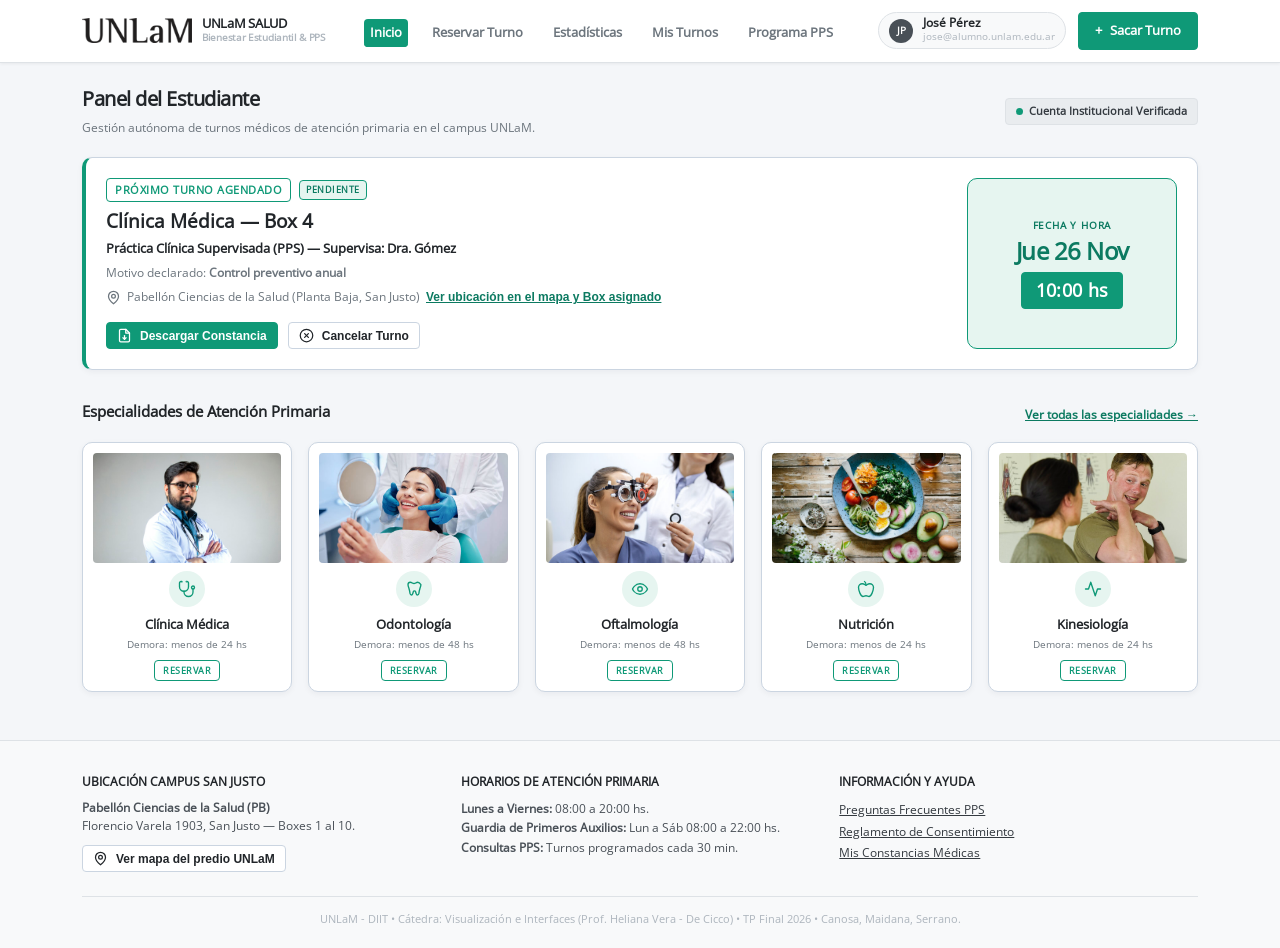
==== commit cf6599c3: "corrección de footer inicio" ====
--- a/pantalla_1_home.html
+++ b/pantalla_1_home.html
@@ -440,7 +440,7 @@
           </div>
           <p style="font-size: 12px; color: var(--wf-gray-700); line-height: 1.5; margin-bottom: 10px;">
             <strong>Pabellón Ciencias de la Salud (PB)</strong><br>
-            Florencio Varela 1903, San Justo — Boxes 1 al 6.
+            Florencio Varela 1903, San Justo — Boxes 1 al 10.
           </p>
           <button type="button" class="wf-btn wf-btn-secondary wf-btn-sm" onclick="abrirModalMapa()">
             <svg class="wf-svg-icon-sm" viewBox="0 0 24 24" aria-hidden="true">
@@ -555,6 +555,10 @@
             Patio de las Américas
           </div>
         </div>
+        <div style="display: flex; justify-content: space-between; font-size: 11px; color: var(--wf-gray-700); padding-top: 6px;">
+          <span><strong>Acceso peatonal:</strong> Av. Pres. J. D. Perón / Florencio Varela 1903</span>
+          <span><strong>Planta Baja</strong></span>
+        </div>
       </div>
 
       <!-- Croquis 2: Plano Interno Esquemático de Boxes (1 al 10) -->
@@ -643,29 +647,18 @@
         </div>
       </div>
 
+      <!-- Indicaciones de Llegada -->
+      <div style="font-size: 12px; color: var(--wf-gray-700); line-height: 1.5; margin-bottom: 16px;">
+        <strong>Indicaciones de llegada:</strong> Ingresando por la entrada principal de Florencio Varela 1903, avanzar por el corredor central pasando el Patio de las Américas hasta el ala de Ciencias de la Salud (recepción en Planta Baja).
+      </div>
+
+      <!-- Botón de Cierre -->
       <div style="display: flex; justify-content: flex-end;">
         <button type="button" class="wf-btn wf-btn-primary wf-btn-sm" onclick="cerrarModalMapa()">
           Entendido, cerrar
         </button>
       </div>
 
-    </div>
-  </div>
-        <div style="display: flex; justify-content: space-between; font-size: 11px; color: var(--wf-gray-700); padding-top: 4px;">
-          <span><strong>Acceso peatonal:</strong> Av. Pres. J. D. Perón / Florencio Varela 1903</span>
-          <span><strong>Planta Baja</strong></span>
-        </div>
-      </div>
-
-      <div style="font-size: 12px; color: var(--wf-gray-700); line-height: 1.5; margin-bottom: 16px;">
-        <strong>Indicaciones de llegada:</strong> Ingresando por la entrada principal de Florencio Varela 1903, avanzar por el corredor central pasando el Patio de las Américas hasta el ala de Ciencias de la Salud (recepción en Planta Baja).
-      </div>
-
-      <div style="display: flex; justify-content: flex-end;">
-        <button type="button" class="wf-btn wf-btn-primary wf-btn-sm" onclick="cerrarModalMapa()">
-          Entendido, cerrar
-        </button>
-      </div>
     </div>
   </div>
 
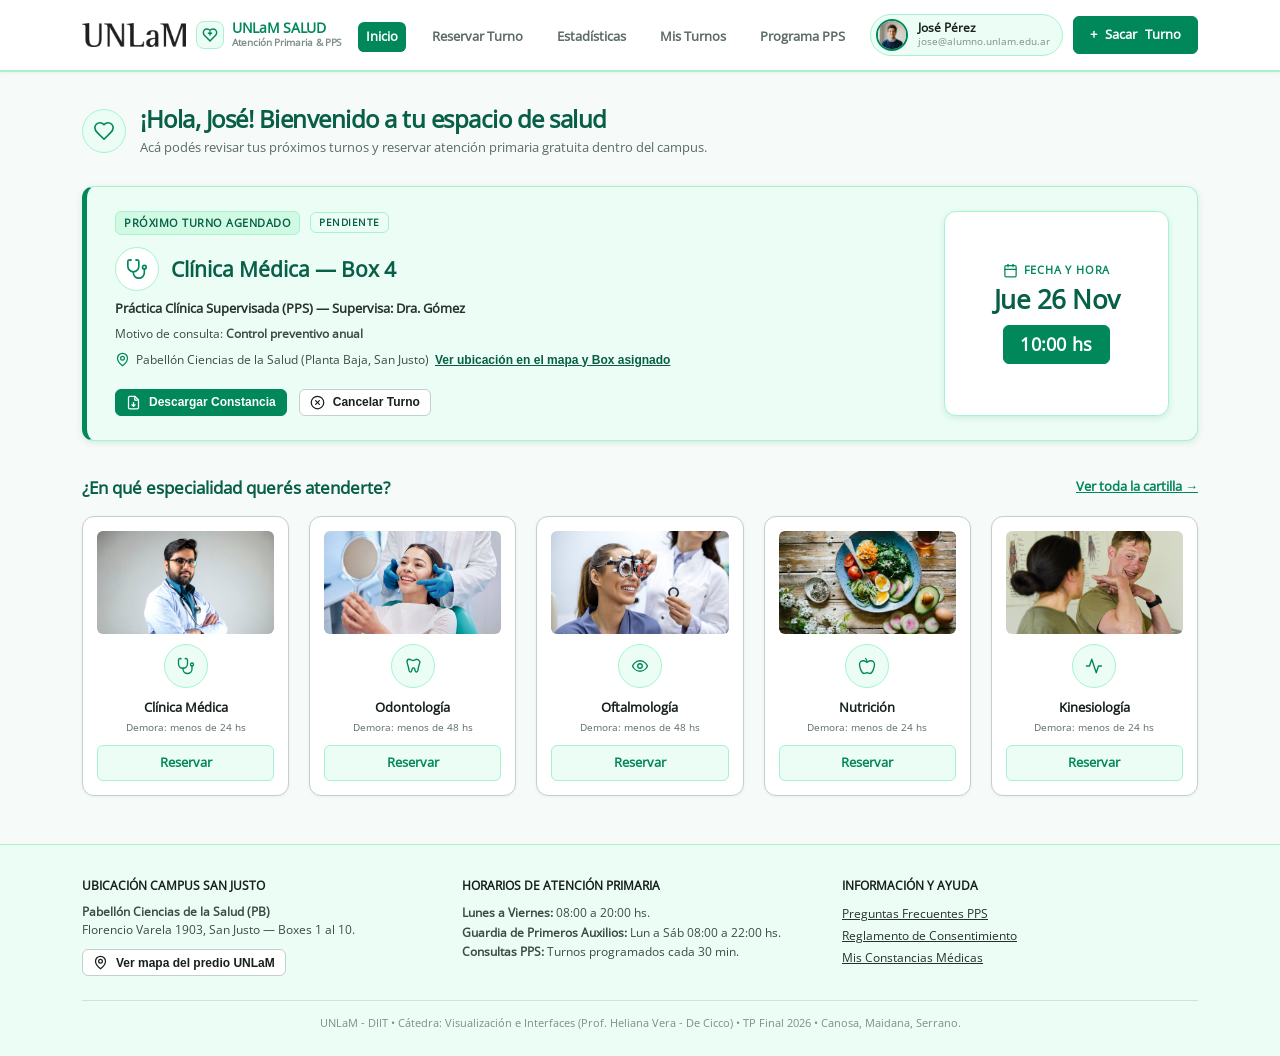
==== commit b2879056: "feedback03 y adaptación movil" ====
--- a/pantalla_1_home.html
+++ b/pantalla_1_home.html
@@ -8,26 +8,26 @@
   <style>
     /* Estilos específicos de Pantalla 1 */
     .hero-panel {
-      margin-bottom: var(--space-6);
+      margin-bottom: 36px;
     }
     
     .status-badge {
       display: inline-flex;
       align-items: center;
-      gap: 6px;
-      font-size: 11px;
+      gap: 8px;
+      font-size: 12px;
       font-weight: 700;
-      padding: 4px 10px;
-      border-radius: var(--radius-sm);
-      background: var(--wf-gray-200);
-      color: var(--wf-gray-800);
-      border: 1px solid var(--wf-gray-300);
+      padding: 6px 14px;
+      border-radius: 999px;
+      background: var(--verde-fondo-suave);
+      color: var(--verde-oscuro);
+      border: 1px solid var(--verde-borde);
     }
     .status-dot {
-      width: 7px;
-      height: 7px;
+      width: 8px;
+      height: 8px;
       border-radius: 50%;
-      background: var(--wf-primary);
+      background: var(--verde-principal);
     }
 
     /* Bloque de Próximo Turno con Fecha/Hora destacada */
@@ -35,7 +35,7 @@
       display: flex;
       justify-content: space-between;
       align-items: stretch;
-      gap: 20px;
+      gap: 24px;
       flex-wrap: wrap;
     }
     .next-appointment-main {
@@ -46,40 +46,45 @@
       justify-content: space-between;
     }
     .datetime-highlight-box {
-      background: var(--wf-primary-soft);
-      color: var(--wf-primary-hover);
+      background: var(--wf-surface);
+      color: var(--verde-oscuro);
       border-radius: var(--radius-md);
-      padding: 18px 24px;
-      min-width: 210px;
+      padding: 20px 28px;
+      min-width: 225px;
       display: flex;
       flex-direction: column;
       align-items: center;
       justify-content: center;
       text-align: center;
-      border: 1.5px solid var(--wf-primary);
+      border: 1.5px solid var(--verde-borde);
+      box-shadow: var(--shadow-accent-sm);
     }
     .datetime-highlight-label {
-      font-size: 10px;
-      font-weight: 700;
+      font-size: 11px;
+      font-weight: 800;
       text-transform: uppercase;
       letter-spacing: 0.8px;
-      color: var(--wf-primary-hover);
-      margin-bottom: 4px;
+      color: var(--verde-principal);
+      margin-bottom: 6px;
+      display: inline-flex;
+      align-items: center;
+      gap: 6px;
     }
     .datetime-highlight-date {
-      font-size: 24px;
+      font-size: 26px;
       font-weight: 900;
       line-height: 1.15;
       letter-spacing: -0.5px;
+      color: var(--verde-oscuro);
     }
     .datetime-highlight-time {
-      margin-top: 8px;
+      margin-top: 10px;
       font-size: 18px;
       font-weight: 800;
-      background: var(--wf-primary);
+      background: var(--verde-principal);
       color: #ffffff;
-      border: 1px solid var(--wf-primary);
-      padding: 4px 14px;
+      border: 1px solid var(--verde-principal);
+      padding: 5px 16px;
       border-radius: var(--radius-sm);
       letter-spacing: 0.3px;
     }
@@ -88,7 +93,7 @@
     .quick-access-grid {
       display: grid;
       grid-template-columns: repeat(5, 1fr);
-      gap: 16px;
+      gap: 20px;
       margin-bottom: var(--space-6);
     }
 
@@ -96,7 +101,7 @@
       background: var(--wf-surface);
       border: 1px solid var(--wf-border-strong);
       border-radius: var(--radius-md);
-      padding: 10px;
+      padding: 14px;
       text-align: center;
       text-decoration: none;
       color: inherit;
@@ -104,8 +109,8 @@
       flex-direction: column;
       align-items: center;
       justify-content: center;
-      gap: 8px;
-      box-shadow: 0 2px 6px rgba(15, 23, 42, 0.05);
+      gap: 10px;
+      box-shadow: var(--shadow-sm);
       transition: all 0.15s ease;
       cursor: pointer;
       min-width: 0;
@@ -118,21 +123,41 @@
       border-radius: var(--radius-sm);
     }
     .quick-icon-badge {
-      width: 36px;
-      height: 36px;
+      width: 44px;
+      height: 44px;
       border-radius: 50%;
-      background: var(--wf-primary-soft);
-      color: var(--wf-primary);
+      background: var(--verde-fondo-suave);
+      border: 1.5px solid var(--verde-borde);
+      color: var(--verde-principal);
       display: inline-flex;
       align-items: center;
       justify-content: center;
       flex-shrink: 0;
     }
     .quick-card:hover {
-      background: var(--wf-surface);
+      background: var(--verde-fondo-suave);
       transform: translateY(-2px);
       box-shadow: var(--shadow-accent-md);
-      border-color: var(--wf-primary);
+      border-color: var(--verde-principal);
+    }
+    .quick-reserve-btn {
+      display: inline-flex;
+      align-items: center;
+      justify-content: center;
+      width: 100%;
+      padding: 8px 14px;
+      font-size: 12.5px;
+      font-weight: 700;
+      color: var(--verde-principal);
+      background: var(--verde-fondo-suave);
+      border: 1px solid var(--verde-borde);
+      border-radius: var(--radius-sm);
+      transition: all 0.15s ease;
+    }
+    .quick-card:hover .quick-reserve-btn {
+      background: var(--verde-principal);
+      color: #ffffff;
+      border-color: var(--verde-principal);
     }
     /* Modal de Ubicación del Campus San Justo */
     .map-popup-modal {
@@ -184,8 +209,15 @@
     }
 
     @media (max-width: 768px) {
+      .next-appointment-layout {
+        flex-direction: column;
+        gap: 18px;
+      }
       .datetime-highlight-box {
+        order: -1;
         width: 100%;
+        min-width: 0;
+        padding: 16px 20px;
       }
       .map-grid-preview {
         grid-template-columns: 1fr;
@@ -193,7 +225,14 @@
       }
     }
 
-    @media (max-width: 600px) {
+    @media (max-width: 640px) {
+      .next-appointment-actions {
+        flex-direction: column;
+        width: 100%;
+      }
+      .next-appointment-actions .wf-btn {
+        width: 100%;
+      }
       .quick-access-grid {
         grid-template-columns: 1fr;
       }
@@ -209,9 +248,18 @@
         <button class="wf-menu-toggle" id="menuToggle" aria-label="Abrir menú de navegación">☰</button>
         <a href="pantalla_1_home.html" class="wf-logo" title="Portal Principal UNLaM Salud">
           <img class="wf-logo-image" src="assets/logo-unlam-negro-300x68.png" alt="Universidad Nacional de La Matanza">
-          <div>
-            <div style="font-size: 13px; font-weight: 800; line-height: 1.1;">UNLaM SALUD</div>
-            <div style="font-size: 10px; color: var(--wf-gray-500); font-weight: 600;">Bienestar Estudiantil & PPS</div>
+          <div class="wf-logo-brand">
+            <span class="wf-logo-icon" aria-hidden="true">
+              <svg width="16" height="16" viewBox="0 0 24 24" fill="none" stroke="currentColor" stroke-width="2.2" stroke-linecap="round" stroke-linejoin="round">
+                <path d="M19 14c1.49-1.46 3-3.21 3-5.5A5.5 5.5 0 0 0 16.5 3c-1.76 0-3 .5-4.5 2-1.5-1.5-2.74-2-4.5-2A5.5 5.5 0 0 0 2 8.5c0 2.3 1.5 4.05 3 5.5l7 7Z"/>
+                <path d="M12 7v5"/>
+                <path d="M9.5 9.5h5"/>
+              </svg>
+            </span>
+            <div>
+              <div class="wf-logo-title">UNLaM SALUD</div>
+              <div class="wf-logo-subtitle" style="font-size: 10px; color: var(--wf-gray-500); font-weight: 600; white-space: nowrap;">Atención Primaria & PPS</div>
+            </div>
           </div>
         </a>
       </div>
@@ -228,16 +276,19 @@
       </nav>
 
       <!-- Perfil autenticado y Botón Primario (Heurística 7: Flexibilidad y Atajo) -->
-      <div style="display: flex; align-items: center; gap: 12px;">
-        <div class="wf-user-profile" title="Sesión activa con credenciales universitarias">
-          <div class="wf-avatar">JP</div>
-          <div>
+      <div style="display: flex; align-items: center; gap: 10px;">
+        <div class="wf-user-profile" title="José Pérez (jose@alumno.unlam.edu.ar)">
+          <div class="wf-avatar">
+            <img src="assets/avatars/jose-perez.jpg" alt="Foto de perfil de José Pérez" onerror="this.style.display='none'; this.nextElementSibling.style.display='flex';">
+            <span class="wf-avatar-fallback">JP</span>
+          </div>
+          <div class="wf-user-info">
             <div style="font-weight: 700; line-height: 1;">José Pérez</div>
             <div style="font-size: 10px; color: var(--wf-gray-500);">jose@alumno.unlam.edu.ar</div>
           </div>
         </div>
-        <a href="pantalla_2_cartilla.html" class="wf-btn wf-btn-primary" style="white-space: nowrap;">
-          <span>+</span> Sacar Turno
+        <a href="pantalla_2_cartilla.html" class="wf-btn wf-btn-primary wf-header-cta" style="white-space: nowrap;" aria-label="Sacar Turno">
+          <span>+</span> <span class="wf-header-cta-full">Sacar </span>Turno
         </a>
       </div>
     </div>
@@ -247,26 +298,29 @@
   <main class="container">
 
     <!-- Encabezado y Estado Institucional (Heurística 1: Visibilidad del Estado) -->
-    <div style="display: flex; justify-content: space-between; align-items: center; margin-bottom: 20px; flex-wrap: wrap; gap: 10px;" data-heuristic="Visibilidad del Estado del Sistema (H1)">
-      <div>
-        <h1 style="font-size: 20px; font-weight: 800; letter-spacing: -0.5px;">Panel del Estudiante</h1>
-        <p style="font-size: 12px; color: var(--wf-gray-600);">Gestión autónoma de turnos médicos de atención primaria en el campus UNLaM.</p>
-      </div>
-      <div class="status-badge">
-        <span class="status-dot"></span>
-        <span>Cuenta Institucional Verificada</span>
+    <div style="display: flex; justify-content: space-between; align-items: center; margin-bottom: 28px; flex-wrap: wrap; gap: 16px;" data-heuristic="Visibilidad del Estado del Sistema (H1)">
+      <div style="display: flex; align-items: center; gap: 14px;">
+        <div class="wf-icon-circle" aria-hidden="true">
+          <svg class="wf-svg-icon" style="width: 22px; height: 22px;" viewBox="0 0 24 24">
+            <path d="M19 14c1.49-1.46 3-3.21 3-5.5A5.5 5.5 0 0 0 16.5 3c-1.76 0-3 .5-4.5 2-1.5-1.5-2.74-2-4.5-2A5.5 5.5 0 0 0 2 8.5c0 2.3 1.5 4.05 3 5.5l7 7Z"/>
+          </svg>
+        </div>
+        <div>
+          <h1 style="font-size: 24px; font-weight: 800; letter-spacing: -0.5px; color: var(--verde-oscuro); margin-bottom: 4px;">¡Hola, José! Bienvenido a tu espacio de salud</h1>
+          <p style="font-size: 13px; color: var(--wf-gray-600);">Acá podés revisar tus próximos turnos y reservar atención primaria gratuita dentro del campus.</p>
+        </div>
       </div>
     </div>
 
     <!-- ==================== BLOQUE DESTACADO MOBILE (Ley de Fitts - Hábitos de Consumo Móvil en Campus) ==================== -->
-    <div class="mobile-quick-cta-banner" data-heuristic="Flexibilidad y Eficiencia (H7)">
+    <div class="mobile-quick-cta-banner" style="background: var(--verde-fondo-suave); border-color: var(--verde-principal);" data-heuristic="Flexibilidad y Eficiencia (H7)">
       <div style="display: flex; justify-content: space-between; align-items: center; margin-bottom: 6px;">
         <span class="wf-badge wf-badge-outline-green" style="font-size: 9px;">Atención en el Campus</span>
-        <span style="font-size: 10px; font-weight: bold; color: var(--wf-gray-600);">Demora: menos de 48 hs</span>
-      </div>
-      <div style="font-weight: 800; font-size: 13px; color: var(--wf-gray-900);">¿Necesitás un turno médico hoy?</div>
-      <div style="font-size: 11px; color: var(--wf-gray-600); margin: 2px 0 10px;">
-        Reservá en pocos pasos en los consultorios de Práctica Supervisada dentro de la universidad.
+        <span style="font-size: 10px; font-weight: bold; color: var(--verde-oscuro);">Demora: menos de 48 hs</span>
+      </div>
+      <div style="font-weight: 800; font-size: 14px; color: var(--verde-oscuro);">¿Necesitás sacar un turno médico?</div>
+      <div style="font-size: 12px; color: var(--wf-gray-600); margin: 4px 0 12px;">
+        Elegí especialidad y horario en pocos pasos con el acompañamiento de nuestros equipos docentes PPS.
       </div>
       <a href="pantalla_2_cartilla.html" class="wf-btn wf-btn-primary wf-btn-block" style="padding: 10px;">
         <span>+</span> Sacar Turno en 1 Clic
@@ -275,33 +329,33 @@
 
     <!-- ==================== BLOQUE HERO / PRÓXIMO TURNO AGENDADO ==================== -->
     <section class="hero-panel" id="heroPanelTurnos" data-gestalt="Región Común y Cerramiento" data-heuristic="Visibilidad de Estado y Control">
-      <div class="wf-card" style="border-left: 4px solid var(--wf-primary); padding: 20px;">
+      <div class="wf-card-green" style="border-left: 5px solid var(--verde-principal); padding: 24px 28px;">
         <div class="next-appointment-layout">
           
           <!-- Información Principal Simplificada -->
           <div class="next-appointment-main">
             <div>
-              <span class="wf-badge wf-badge-outline-green" style="margin-bottom: 8px;">Próximo Turno Agendado</span>
-              <h2 style="font-size: 19px; font-weight: 800; margin-bottom: 6px; color: var(--wf-gray-900);">Clínica Médica — Box 4</h2>
-
-              <div style="font-size: 13px; font-weight: 600; color: var(--wf-gray-900); margin-bottom: 6px;">
+              <span class="wf-badge wf-badge-dark" style="margin-bottom: 10px;">Próximo Turno Agendado</span>
+              <h2 style="font-size: 21px; font-weight: 800; margin-bottom: 8px; color: var(--verde-oscuro);">Clínica Médica — Box 4</h2>
+
+              <div style="font-size: 13px; font-weight: 600; color: var(--wf-gray-800); margin-bottom: 8px;">
                 Práctica Clínica Supervisada (PPS) — Supervisa: Dra. Gómez
               </div>
 
-              <div style="font-size: 12px; color: var(--wf-gray-600); display: flex; align-items: center; gap: 6px; flex-wrap: wrap;">
-                <svg class="wf-svg-icon-sm" viewBox="0 0 24 24" aria-hidden="true">
+              <div style="font-size: 12px; color: var(--wf-gray-700); display: flex; align-items: center; gap: 6px; flex-wrap: wrap;">
+                <svg class="wf-svg-icon-sm" style="color: var(--verde-principal);" viewBox="0 0 24 24" aria-hidden="true">
                   <path d="M20 10c0 6-8 12-8 12s-8-6-8-12a8 8 0 0 1 16 0Z"/>
                   <circle cx="12" cy="10" r="3"/>
                 </svg>
                 <span>Pabellón Ciencias de la Salud (Planta Baja, San Justo)</span>
-                <button type="button" onclick="abrirModalMapa()" style="background: none; border: none; padding: 0; font-size: 12px; font-weight: 700; color: #0c7a61; text-decoration: underline; cursor: pointer;">
+                <button type="button" onclick="abrirModalMapa()" style="background: none; border: none; padding: 0; font-size: 12px; font-weight: 700; color: var(--verde-oscuro); text-decoration: underline; cursor: pointer;">
                   Ver ubicación en el mapa
                 </button>
               </div>
             </div>
 
             <!-- Acciones Directas (Affordance clara) -->
-            <div style="display: flex; gap: 10px; flex-wrap: wrap; margin-top: 16px;">
+            <div class="next-appointment-actions" style="display: flex; gap: 12px; flex-wrap: wrap; margin-top: 18px;">
               <button class="wf-btn wf-btn-primary wf-btn-sm" onclick="alert('Descargando Constancia oficial de Turno (PDF)...')">
                 <svg class="wf-svg-icon-sm" viewBox="0 0 24 24" aria-hidden="true">
                   <path d="M14 2H6a2 2 0 0 0-2 2v16a2 2 0 0 0 2 2h12a2 2 0 0 0 2-2V8z"/>
@@ -324,7 +378,10 @@
 
           <!-- Bloque de Fecha y Hora Altamente Destacado (Mordecki: Miro primero) -->
           <div class="datetime-highlight-box" aria-label="Fecha y hora del turno">
-            <div class="datetime-highlight-label">Fecha y Hora</div>
+            <div class="datetime-highlight-label">
+              <svg class="wf-svg-icon-sm" viewBox="0 0 24 24" aria-hidden="true"><rect x="3" y="4" width="18" height="18" rx="2"/><line x1="16" y1="2" x2="16" y2="6"/><line x1="8" y1="2" x2="8" y2="6"/><line x1="3" y1="10" x2="21" y2="10"/></svg>
+              Fecha y Hora
+            </div>
             <div class="datetime-highlight-date">Jue 26 Nov</div>
             <div class="datetime-highlight-time">10:00 hs</div>
           </div>
@@ -335,10 +392,10 @@
 
     <!-- ==================== ACCESOS RÁPIDOS (FILA DE 5 ESPECIALIDADES - Simetría / Prägnanz) ==================== -->
     <section style="margin-bottom: var(--space-6);" data-gestalt="Semejanza y Simetría (Prägnanz)" data-heuristic="Reconocimiento antes que Recuerdo (H6)">
-      <div style="display: flex; justify-content: space-between; align-items: center; margin-bottom: 14px;">
-        <h3 style="font-size: 15px; font-weight: 800;">Especialidades de Atención Primaria</h3>
-        <a href="pantalla_2_cartilla.html" style="font-size: 12px; color: #0c7a61; font-weight: 700; text-decoration: underline;">
-          Ver todas las especialidades →
+      <div style="display: flex; justify-content: space-between; align-items: center; margin-bottom: 18px;">
+        <h3 style="font-size: 17px; font-weight: 800; color: var(--verde-oscuro); margin: 0;">¿En qué especialidad querés atenderte?</h3>
+        <a href="pantalla_2_cartilla.html" style="font-size: 13px; color: var(--verde-principal); font-weight: 700; text-decoration: underline;">
+          Ver toda la cartilla →
         </a>
       </div>
 
@@ -358,7 +415,7 @@
             <div style="font-weight: 800; font-size: 13px;">Clínica Médica</div>
             <div style="font-size: 10px; color: var(--wf-gray-600); margin-top: 2px;">Demora: menos de 24 hs</div>
           </div>
-          <span class="wf-badge wf-badge-outline-green" style="font-size: 9px;">Reservar</span>
+          <span class="quick-reserve-btn">Reservar</span>
         </a>
 
         <!-- Tarjeta 2: Odontología -->
@@ -373,7 +430,7 @@
             <div style="font-weight: 800; font-size: 13px;">Odontología</div>
             <div style="font-size: 10px; color: var(--wf-gray-600); margin-top: 2px;">Demora: menos de 48 hs</div>
           </div>
-          <span class="wf-badge wf-badge-outline-green" style="font-size: 9px;">Reservar</span>
+          <span class="quick-reserve-btn">Reservar</span>
         </a>
 
         <!-- Tarjeta 3: Oftalmología -->
@@ -389,7 +446,7 @@
             <div style="font-weight: 800; font-size: 13px;">Oftalmología</div>
             <div style="font-size: 10px; color: var(--wf-gray-600); margin-top: 2px;">Demora: menos de 48 hs</div>
           </div>
-          <span class="wf-badge wf-badge-outline-green" style="font-size: 9px;">Reservar</span>
+          <span class="quick-reserve-btn">Reservar</span>
         </a>
 
         <!-- Tarjeta 4: Nutrición -->
@@ -405,7 +462,7 @@
             <div style="font-weight: 800; font-size: 13px;">Nutrición</div>
             <div style="font-size: 10px; color: var(--wf-gray-600); margin-top: 2px;">Demora: menos de 24 hs</div>
           </div>
-          <span class="wf-badge wf-badge-outline-green" style="font-size: 9px;">Reservar</span>
+          <span class="quick-reserve-btn">Reservar</span>
         </a>
 
         <!-- Tarjeta 5: Kinesiología -->
@@ -420,7 +477,7 @@
             <div style="font-weight: 800; font-size: 13px;">Kinesiología</div>
             <div style="font-size: 10px; color: var(--wf-gray-600); margin-top: 2px;">Demora: menos de 24 hs</div>
           </div>
-          <span class="wf-badge wf-badge-outline-green" style="font-size: 9px;">Reservar</span>
+          <span class="quick-reserve-btn">Reservar</span>
         </a>
 
       </div>
@@ -637,7 +694,7 @@
 
         <div style="display: flex; justify-content: center; align-items: center; gap: 14px; margin-top: 8px; font-size: 10px; color: var(--wf-gray-600); flex-wrap: wrap;">
           <div style="display: flex; align-items: center; gap: 4px;">
-            <div style="width: 10px; height: 10px; background: #0f9977; border-radius: 2px;"></div>
+            <div style="width: 10px; height: 10px; background: var(--verde-principal); border-radius: 2px;"></div>
             <span><strong>Tu Box Asignado (Verde)</strong></span>
           </div>
           <div style="display: flex; align-items: center; gap: 4px;">
@@ -790,15 +847,15 @@
 
       if (turnos.length === 0) {
         container.innerHTML = `
-          <div class="wf-card" style="border-left: 4px solid var(--wf-border-strong); padding: 24px; text-align: center;">
-            <div style="width: 48px; height: 48px; border-radius: 50%; background: var(--wf-gray-100); color: var(--wf-gray-500); display: flex; align-items: center; justify-content: center; font-size: 20px; margin: 0 auto 12px;">
-              <svg class="wf-svg-icon" viewBox="0 0 24 24" style="width: 24px; height: 24px;"><rect x="3" y="4" width="18" height="18" rx="2" ry="2"/><line x1="16" y1="2" x2="16" y2="6"/><line x1="8" y1="2" x2="8" y2="6"/><line x1="3" y1="10" x2="21" y2="10"/></svg>
-            </div>
-            <h2 style="font-size: 16px; font-weight: 800; color: var(--wf-gray-900); margin-bottom: 6px;">No tenés turnos médicos pendientes</h2>
-            <p style="font-size: 12px; color: var(--wf-gray-600); max-width: 440px; margin: 0 auto 16px;">
-              Podés solicitar una consulta en los consultorios de atención primaria dentro del campus con demora inferior a 48 hs.
+          <div class="wf-card-green" style="border-left: 5px solid var(--verde-principal); padding: 32px 24px; text-align: center;">
+            <div class="wf-icon-circle-lg" style="margin: 0 auto 14px;">
+              <svg class="wf-svg-icon" viewBox="0 0 24 24" style="width: 28px; height: 28px;"><rect x="3" y="4" width="18" height="18" rx="2" ry="2"/><line x1="16" y1="2" x2="16" y2="6"/><line x1="8" y1="2" x2="8" y2="6"/><line x1="3" y1="10" x2="21" y2="10"/><path d="m9 16 2 2 4-4"/></svg>
+            </div>
+            <h2 style="font-size: 18px; font-weight: 800; color: var(--verde-oscuro); margin-bottom: 8px;">¡Todo al día! No tenés turnos pendientes</h2>
+            <p style="font-size: 13px; color: var(--wf-gray-700); max-width: 460px; margin: 0 auto 18px; line-height: 1.5;">
+              Cuando necesites una consulta clínica, odontológica, nutricional o kinesiológica, podés sacar tu turno gratis en el campus en menos de 48 hs.
             </p>
-            <a href="pantalla_2_cartilla.html" class="wf-btn wf-btn-primary" style="display: inline-flex; align-items: center; gap: 6px;">
+            <a href="pantalla_2_cartilla.html" class="wf-btn wf-btn-primary" style="display: inline-flex; align-items: center; gap: 8px; padding: 10px 20px;">
               <span>+</span> Sacar Nuevo Turno
             </a>
           </div>
@@ -811,40 +868,45 @@
       const boxNum0 = matchBox0 ? matchBox0[1] : '1';
 
       let html = `
-        <div class="wf-card" style="border-left: 4px solid var(--wf-primary); padding: 20px;">
+        <div class="wf-card-green" style="border-left: 5px solid var(--verde-principal); padding: 24px 28px;">
           <div class="next-appointment-layout">
             
             <!-- Información Principal Simplificada -->
             <div class="next-appointment-main">
               <div>
-                <div style="display: flex; align-items: center; gap: 8px; margin-bottom: 8px;">
-                  <span class="wf-badge wf-badge-outline-green">Próximo Turno Agendado</span>
-                  <span class="wf-badge wf-badge-dark" style="font-size: 9px; padding: 2px 6px;">${t0.estado || 'PENDIENTE'}</span>
+                <div style="display: flex; align-items: center; gap: 10px; margin-bottom: 12px; flex-wrap: wrap;">
+                  <span class="wf-badge wf-badge-dark">Próximo Turno Agendado</span>
+                  <span class="wf-badge wf-badge-outline-green" style="font-size: 10px; padding: 2px 8px;">${t0.estado || 'PENDIENTE'}</span>
                 </div>
-                <h2 style="font-size: 19px; font-weight: 800; margin-bottom: 6px; color: var(--wf-gray-900);">${t0.especialidad}</h2>
-
-                <div style="font-size: 13px; font-weight: 600; color: var(--wf-gray-900); margin-bottom: 6px;">
+                <div style="display: flex; align-items: center; gap: 12px; margin-bottom: 8px;">
+                  <div class="wf-icon-circle" style="background: var(--wf-surface);" aria-hidden="true">
+                    <svg class="wf-svg-icon" style="width: 22px; height: 22px;" viewBox="0 0 24 24"><path d="M4.8 2.3A.3.3 0 1 0 5 2H4a2 2 0 0 0-2 2v5a6 6 0 0 0 6 6v0a6 6 0 0 0 6-6V4a2 2 0 0 0-2-2h-1a.2.2 0 1 0 .3.3"/><path d="M8 15v1a6 6 0 0 0 6 6v0a6 6 0 0 0 6-6v-4"/><circle cx="20" cy="10" r="2"/></svg>
+                  </div>
+                  <h2 style="font-size: 21px; font-weight: 800; margin: 0; color: var(--verde-oscuro);">${t0.especialidad}</h2>
+                </div>
+
+                <div style="font-size: 13px; font-weight: 700; color: var(--wf-gray-800); margin-bottom: 6px;">
                   ${t0.modalidad} — ${t0.profesional}
                 </div>
 
-                <div style="font-size: 12px; color: var(--wf-gray-600); margin-bottom: 6px;">
-                  Motivo declarado: <strong>${t0.motivo || 'Consulta general'}</strong>
+                <div style="font-size: 12px; color: var(--wf-gray-700); margin-bottom: 8px;">
+                  Motivo de consulta: <strong>${t0.motivo || 'Consulta general'}</strong>
                 </div>
 
-                <div style="font-size: 12px; color: var(--wf-gray-600); display: flex; align-items: center; gap: 6px; flex-wrap: wrap;">
-                  <svg class="wf-svg-icon-sm" viewBox="0 0 24 24" aria-hidden="true">
+                <div style="font-size: 12px; color: var(--wf-gray-700); display: flex; align-items: center; gap: 6px; flex-wrap: wrap;">
+                  <svg class="wf-svg-icon-sm" style="color: var(--verde-principal);" viewBox="0 0 24 24" aria-hidden="true">
                     <path d="M20 10c0 6-8 12-8 12s-8-6-8-12a8 8 0 0 1 16 0Z"/>
                     <circle cx="12" cy="10" r="3"/>
                   </svg>
                   <span>Pabellón Ciencias de la Salud (Planta Baja, San Justo)</span>
-                  <button type="button" onclick="abrirModalMapa('${boxNum0}', '${t0.especialidad.replace(/'/g, "\\'")}')" style="background: none; border: none; padding: 0; font-size: 12px; font-weight: 700; color: #0c7a61; text-decoration: underline; cursor: pointer;">
+                  <button type="button" onclick="abrirModalMapa('${boxNum0}', '${t0.especialidad.replace(/'/g, "\\'")}')" style="background: none; border: none; padding: 0; font-size: 12px; font-weight: 700; color: var(--verde-oscuro); text-decoration: underline; cursor: pointer;">
                     Ver ubicación en el mapa y Box asignado
                   </button>
                 </div>
               </div>
 
               <!-- Acciones Directas del Turno Próximo -->
-              <div style="display: flex; gap: 10px; flex-wrap: wrap; margin-top: 16px;">
+              <div class="next-appointment-actions" style="display: flex; gap: 12px; flex-wrap: wrap; margin-top: 20px;">
                 <button class="wf-btn wf-btn-primary wf-btn-sm" onclick="alert('Descargando Constancia oficial de Turno (PDF)...')">
                   <svg class="wf-svg-icon-sm" viewBox="0 0 24 24" aria-hidden="true">
                     <path d="M14 2H6a2 2 0 0 0-2 2v16a2 2 0 0 0 2 2h12a2 2 0 0 0 2-2V8z"/>
@@ -867,7 +929,10 @@
 
             <!-- Bloque de Fecha y Hora Altamente Destacado -->
             <div class="datetime-highlight-box" aria-label="Fecha y hora del turno">
-              <div class="datetime-highlight-label">Fecha y Hora</div>
+              <div class="datetime-highlight-label">
+                <svg class="wf-svg-icon-sm" viewBox="0 0 24 24" aria-hidden="true"><rect x="3" y="4" width="18" height="18" rx="2"/><line x1="16" y1="2" x2="16" y2="6"/><line x1="8" y1="2" x2="8" y2="6"/><line x1="3" y1="10" x2="21" y2="10"/></svg>
+                Fecha y Hora
+              </div>
               <div class="datetime-highlight-date">${t0.fecha}</div>
               <div class="datetime-highlight-time">${t0.hora}</div>
             </div>
@@ -875,45 +940,6 @@
           </div>
         </div>
       `;
-
-      // Bloque Inferior: Siguiente turno agendado (Únicamente turnos[1] en vista previa compacta)
-      if (turnos.length > 1) {
-        const t1 = turnos[1];
-        const matchBox1 = (t1.especialidad || '').match(/box\s*(\d+)/i);
-        const boxNum1 = matchBox1 ? matchBox1[1] : '';
-
-        html += `
-          <div style="margin-top: 14px; background: var(--wf-surface); border: 1px solid var(--wf-border-strong); border-radius: var(--radius-md); padding: 14px 18px; box-shadow: 0 2px 6px rgba(15, 23, 42, 0.05);">
-            <div style="display: flex; justify-content: space-between; align-items: center; margin-bottom: 10px; flex-wrap: wrap; gap: 8px;">
-              <div style="font-size: 13px; font-weight: 800; color: var(--wf-gray-900); display: flex; align-items: center; gap: 8px;">
-                <svg class="wf-svg-icon-sm" viewBox="0 0 24 24" aria-hidden="true" style="color: var(--wf-primary); width: 15px; height: 15px;">
-                  <rect x="3" y="4" width="18" height="18" rx="2" ry="2"/>
-                  <line x1="16" y1="2" x2="16" y2="6"/>
-                  <line x1="8" y1="2" x2="8" y2="6"/>
-                  <line x1="3" y1="10" x2="21" y2="10"/>
-                </svg>
-                <span>Siguiente turno agendado</span>
-              </div>
-              <a href="pantalla_6_historial.html" style="font-size: 11px; font-weight: 700; color: #0c7a61; text-decoration: underline;">Ver todos en Mis Turnos →</a>
-            </div>
-
-            <div style="padding: 10px 14px; background: var(--wf-gray-50); border: 1px solid var(--wf-border-strong); border-radius: var(--radius-sm); display: flex; justify-content: space-between; align-items: center; flex-wrap: wrap; gap: 10px;">
-              <div>
-                <div style="display: flex; align-items: center; gap: 8px;">
-                  <span style="font-weight: 800; font-size: 13px; color: var(--wf-gray-900);">${t1.especialidad}</span>
-                  <span class="wf-badge wf-badge-dark" style="font-size: 9px; padding: 2px 6px;">${t1.estado || 'PENDIENTE'}</span>
-                </div>
-                <div style="font-size: 11px; color: var(--wf-gray-600); margin-top: 2px;">
-                  <strong>${t1.fecha} — ${t1.hora}</strong> • ${t1.profesional}
-                </div>
-              </div>
-              <div style="font-size: 11px; color: var(--wf-gray-500); font-style: italic;">
-                Vista previa • Gestionar en Mis Turnos
-              </div>
-            </div>
-          </div>
-        `;
-      }
 
       container.innerHTML = html;
     }
@@ -952,11 +978,11 @@
         const el = document.getElementById(`boxPlano-${i}`);
         if (!el) continue;
         if (i === bNum) {
-          el.style.background = '#0f9977';
+          el.style.background = '#00875A';
           el.style.color = '#ffffff';
-          el.style.border = '2px solid #09664f';
-          el.style.boxShadow = '0 3px 8px rgba(15, 153, 119, 0.4)';
-          el.innerHTML = `<strong>Box ${i}</strong><div style="background: #ffffff; color: #0f9977; font-size: 8px; font-weight: 900; border-radius: 2px; padding: 1px 3px; margin-top: 1px;">TU TURNO</div>`;
+          el.style.border = '2px solid #065F46';
+          el.style.boxShadow = '0 3px 8px rgba(0, 135, 90, 0.4)';
+          el.innerHTML = `<strong>Box ${i}</strong><div style="background: #ffffff; color: #00875A; font-size: 8px; font-weight: 900; border-radius: 2px; padding: 1px 3px; margin-top: 1px;">TU TURNO</div>`;
         } else {
           el.style.background = 'var(--wf-gray-100)';
           el.style.color = 'var(--wf-gray-700)';
--- a/wireframe-system.css
+++ b/wireframe-system.css
@@ -10,33 +10,40 @@
    ========================================================================== */
 
 :root {
-  /* Paleta visual inspirada en Intraconsulta UNLaM */
+  /* Paleta Verde Institucional Unificada */
+  --verde-principal: #00875A;
+  --verde-oscuro: #065F46;
+  --verde-fondo-suave: #ECFDF5;
+  --verde-menta: #D1FAE5;
+  --verde-borde: #A7F3D0;
+
+  /* Neutrales cálidos de soporte */
   --wf-white: #ffffff;
-  --wf-gray-50: #f8f9fa;
-  --wf-gray-100: #f8f9fa;
-  --wf-gray-200: #e9ecef;
-  --wf-gray-300: #dee2e6;
-  --wf-gray-400: #ced4da;
-  --wf-gray-500: #adb5bd;
-  --wf-gray-600: #6c757d;
-  --wf-gray-700: #495057;
-  --wf-gray-800: #343a40;
-  --wf-gray-900: #212529;
+  --wf-gray-50: #f8faf9;
+  --wf-gray-100: #f3f6f4;
+  --wf-gray-200: #e5ebe8;
+  --wf-gray-300: #d5ded9;
+  --wf-gray-400: #b8c4be;
+  --wf-gray-500: #7f8e86;
+  --wf-gray-600: #5c6b64;
+  --wf-gray-700: #3d4a44;
+  --wf-gray-800: #27322d;
+  --wf-gray-900: #16201c;
   
   /* Semántica de Interfaz y Tokens */
-  --wf-bg: #f4f6f9;
+  --wf-bg: #f6faf8;
   --wf-surface: #ffffff;
-  --wf-border: #dee2e6;
-  --wf-border-strong: #cbd5e1;
-  --wf-divider: #dee2e6;
-  --wf-text-main: #212529;
-  --wf-text-muted: #6c757d;
-  --wf-primary: #0f9977;
-  --wf-primary-hover: #0c7a61;
-  --wf-primary-soft: #e6f5f0;
+  --wf-border: #dce5e0;
+  --wf-border-strong: #c2d1c9;
+  --wf-divider: #dce5e0;
+  --wf-text-main: #16201c;
+  --wf-text-muted: #5c6b64;
+  --wf-primary: var(--verde-principal);
+  --wf-primary-hover: var(--verde-oscuro);
+  --wf-primary-soft: var(--verde-fondo-suave);
   --wf-danger: #dc3545;
   --wf-danger-bg: #fef2f2;
-  --wf-focus-ring: #0f9977;
+  --wf-focus-ring: var(--verde-principal);
   
   /* Sistema de Espaciado Modular en Base 8px */
   --space-1: 4px;
@@ -49,15 +56,15 @@
 
   /* Tipografía y Escala Modular */
   --font-family: "Open Sans", -apple-system, BlinkMacSystemFont, "Segoe UI", Roboto, "Helvetica Neue", Arial, sans-serif;
-  --radius-sm: 4px;
-  --radius-md: 10px;
-  --radius-lg: 14px;
-  --shadow-sm: 0 1px 3px rgba(0,0,0,0.06);
-  --shadow-md: 0 4px 6px -1px rgba(0,0,0,0.08);
-  --shadow-lg: 0 12px 24px -4px rgba(0,0,0,0.15);
-  --shadow-accent-sm: 0 1px 3px rgba(15, 153, 119, 0.16);
-  --shadow-accent-md: 0 4px 8px -1px rgba(15, 153, 119, 0.18);
-  --shadow-accent-lg: 0 12px 24px -4px rgba(15, 153, 119, 0.2);
+  --radius-sm: 6px;
+  --radius-md: 12px;
+  --radius-lg: 16px;
+  --shadow-sm: 0 1px 3px rgba(6, 95, 70, 0.06);
+  --shadow-md: 0 4px 10px -1px rgba(6, 95, 70, 0.08);
+  --shadow-lg: 0 12px 24px -4px rgba(6, 95, 70, 0.14);
+  --shadow-accent-sm: 0 2px 6px rgba(0, 135, 90, 0.14);
+  --shadow-accent-md: 0 6px 14px -2px rgba(0, 135, 90, 0.18);
+  --shadow-accent-lg: 0 14px 28px -4px rgba(0, 135, 90, 0.22);
 }
 
 @font-face {
@@ -73,6 +80,11 @@
   box-sizing: border-box;
   margin: 0;
   padding: 0;
+}
+
+html {
+  overflow-x: hidden;
+  max-width: 100%;
 }
 
 body {
@@ -82,6 +94,8 @@
   line-height: 1.5;
   font-size: 16px;
   -webkit-font-smoothing: antialiased;
+  overflow-x: hidden;
+  max-width: 100%;
 }
 
 a {
@@ -99,18 +113,23 @@
 h1, h2, h3, h4, h5, h6 {
   margin-top: 0;
   margin-bottom: 0.5rem;
-  font-weight: 500;
-  line-height: 1.2;
-  color: var(--wf-text-main);
+  font-weight: 800;
+  line-height: 1.25;
+  color: var(--verde-oscuro);
+}
+
+h1, .h1 {
+  font-size: 1.5rem;
+  letter-spacing: -0.02em;
 }
 
 h2, .h2 {
-  font-size: calc(1.325rem + 0.9vw);
+  font-size: calc(1.25rem + 0.5vw);
 }
 
 @media (min-width: 1200px) {
   h2, .h2 {
-    font-size: 2rem;
+    font-size: 1.35rem;
   }
 }
 
@@ -163,7 +182,7 @@
 .grid-12 {
   display: grid;
   grid-template-columns: repeat(12, 1fr);
-  gap: 20px;
+  gap: 24px;
 }
 
 /* Columnas */
@@ -187,18 +206,55 @@
   background: var(--wf-surface);
   border: 1px solid var(--wf-border-strong);
   border-radius: var(--radius-md);
-  padding: var(--space-4);
-  box-shadow: 0 2px 6px rgba(15, 23, 42, 0.05);
+  padding: var(--space-5);
+  box-shadow: var(--shadow-sm);
   position: relative;
   transition: border-color 0.15s ease, box-shadow 0.15s ease;
 }
 
+.wf-card-green {
+  background: var(--verde-fondo-suave);
+  border: 1.5px solid var(--verde-borde);
+  border-radius: var(--radius-md);
+  padding: var(--space-5);
+  box-shadow: var(--shadow-accent-sm);
+  position: relative;
+  transition: border-color 0.15s ease, box-shadow 0.15s ease;
+}
+
 .wf-card-interactive {
   cursor: pointer;
 }
 .wf-card-interactive:hover {
-  border-color: var(--wf-primary);
+  border-color: var(--verde-principal);
   box-shadow: var(--shadow-accent-md);
+}
+
+/* Contenedores circulares verdes para íconos descriptivos */
+.wf-icon-circle {
+  width: 44px;
+  height: 44px;
+  border-radius: 50%;
+  background: var(--verde-fondo-suave);
+  border: 1.5px solid var(--verde-borde);
+  color: var(--verde-principal);
+  display: inline-flex;
+  align-items: center;
+  justify-content: center;
+  flex-shrink: 0;
+}
+
+.wf-icon-circle-lg {
+  width: 56px;
+  height: 56px;
+  border-radius: 50%;
+  background: var(--verde-menta);
+  border: 1.5px solid var(--verde-borde);
+  color: var(--verde-oscuro);
+  display: inline-flex;
+  align-items: center;
+  justify-content: center;
+  flex-shrink: 0;
 }
 
 /* ==========================================================================
@@ -287,9 +343,9 @@
 }
 
 .wf-badge-dark {
-  background: var(--wf-primary-soft);
-  color: var(--wf-primary-hover);
-  border-color: var(--wf-primary);
+  background: var(--verde-menta);
+  color: var(--verde-oscuro);
+  border-color: var(--verde-borde);
 }
 
 .wf-badge-outline {
@@ -299,9 +355,9 @@
 }
 
 .wf-badge-outline-green {
-  background: transparent;
-  border-color: var(--wf-primary);
-  color: var(--wf-primary);
+  background: var(--verde-fondo-suave);
+  border-color: var(--verde-borde);
+  color: var(--verde-oscuro);
 }
 
 /* ==========================================================================
@@ -352,10 +408,10 @@
   display: flex;
   align-items: center;
   justify-content: center;
-  margin-bottom: var(--space-5);
-  padding: 14px;
-  background: var(--wf-surface);
-  border: 1px solid var(--wf-border-strong);
+  margin-bottom: var(--space-6);
+  padding: 16px 20px;
+  background: var(--verde-fondo-suave);
+  border: 1px solid var(--verde-borde);
   border-radius: var(--radius-md);
 }
 .step-item {
@@ -367,41 +423,63 @@
   color: var(--wf-gray-500);
 }
 .step-item.active {
-  color: var(--wf-primary);
+  color: var(--verde-oscuro);
 }
 .step-item.completed {
-  color: var(--wf-gray-700);
+  color: var(--verde-principal);
 }
 .step-badge {
-  width: 24px;
-  height: 24px;
+  width: 26px;
+  height: 26px;
   border-radius: 50%;
   border: 2px solid var(--wf-gray-400);
+  background: var(--wf-surface);
   display: flex;
   align-items: center;
   justify-content: center;
   font-size: 12px;
+  flex-shrink: 0;
 }
 .step-item.active .step-badge {
-  border-color: var(--wf-primary);
-  background: var(--wf-primary);
+  border-color: var(--verde-principal);
+  background: var(--verde-principal);
   color: var(--wf-white);
 }
 .step-item.completed .step-badge {
-  border-color: var(--wf-primary);
-  background: #e6f5f0;
-  color: var(--wf-primary-hover);
+  border-color: var(--verde-principal);
+  background: var(--verde-menta);
+  color: var(--verde-oscuro);
 }
 .step-connector {
   flex: 1;
   height: 2px;
-  background: var(--wf-gray-300);
+  background: var(--verde-borde);
   margin: 0 16px;
   max-width: 80px;
 }
+
+/* Variante Vertical del Stepper (se activa automáticamente si hay > 3 pasos) */
+.stepper-container.stepper--vertical {
+  flex-direction: column;
+  align-items: flex-start;
+  justify-content: flex-start;
+  gap: 4px;
+}
+.stepper-container.stepper--vertical .step-item {
+  width: 100%;
+  padding: 4px 0;
+}
+.stepper-container.stepper--vertical .step-connector {
+  width: 2px;
+  height: 18px;
+  max-width: none;
+  margin: 0 0 0 12px;
+  flex: none;
+}
+
 @media (max-width: 768px) {
   .stepper-container {
-    padding: 10px;
+    padding: 12px;
     gap: 6px;
   }
   .step-connector {
@@ -518,10 +596,12 @@
    HEADER INSTITUCIONAL Y CONSISTENCIA (Heurística 4)
    ========================================================================== */
 .wf-header {
+  position: relative;
+  z-index: 200;
   background: var(--wf-surface);
-  border-bottom: 1px solid var(--wf-divider);
-  padding: 12px 0;
-  margin-bottom: var(--space-5);
+  border-bottom: 2px solid var(--verde-borde);
+  padding: 14px 0;
+  margin-bottom: var(--space-6);
   box-shadow: var(--shadow-sm);
 }
 
@@ -540,22 +620,48 @@
   font-size: 15px;
   letter-spacing: -0.3px;
   text-decoration: none;
-  color: var(--wf-gray-900);
+  color: var(--verde-principal);
 }
 
 .wf-logo-image {
   display: block;
-  width: 110px;
+  width: 104px;
   height: auto;
   flex-shrink: 0;
+}
+
+.wf-logo-brand {
+  display: flex;
+  align-items: center;
+  gap: 8px;
+}
+
+.wf-logo-icon {
+  width: 28px;
+  height: 28px;
+  border-radius: 8px;
+  background: var(--verde-fondo-suave);
+  border: 1px solid var(--verde-borde);
+  color: var(--verde-principal);
+  display: inline-flex;
+  align-items: center;
+  justify-content: center;
+  flex-shrink: 0;
+}
+
+.wf-logo-title {
+  font-size: 14px;
+  font-weight: 800;
+  line-height: 1.1;
+  color: var(--verde-principal);
 }
 
 .wf-logo-box {
   width: 34px;
   height: 34px;
-  background: transparent;
-  border: 1px solid var(--wf-primary);
-  color: var(--wf-primary);
+  background: var(--verde-fondo-suave);
+  border: 1px solid var(--verde-principal);
+  color: var(--verde-principal);
   display: flex;
   align-items: center;
   justify-content: center;
@@ -576,26 +682,26 @@
   color: var(--wf-gray-600);
   font-weight: 600;
   font-size: 13px;
-  padding: 4px 6px;
+  padding: 5px 8px;
   border-bottom: 2px solid transparent;
   transition: all 0.15s ease;
   white-space: nowrap;
 }
 
 .wf-nav a:hover, .wf-nav a.active {
-  color: var(--wf-primary);
-  border-bottom-color: var(--wf-primary);
+  color: var(--verde-principal);
+  border-bottom-color: var(--verde-principal);
 }
 
 .wf-nav a.active {
   color: var(--wf-white);
-  background: var(--wf-primary);
+  background: var(--verde-principal);
   border-radius: var(--radius-sm);
 }
 
 .wf-nav a.active:hover {
   color: var(--wf-white);
-  background: var(--wf-primary-hover);
+  background: var(--verde-oscuro);
 }
 
 .wf-user-profile {
@@ -603,33 +709,64 @@
   align-items: center;
   gap: 10px;
   font-size: 12px;
-  background: var(--wf-gray-100);
-  padding: 4px 10px;
-  border-radius: 20px;
-  border: 1px solid var(--wf-border);
+  background: var(--verde-fondo-suave);
+  padding: 4px 12px 4px 5px;
+  border-radius: 999px;
+  border: 1px solid var(--verde-borde);
+  flex-shrink: 0;
+}
+
+.wf-user-info {
+  display: flex;
+  flex-direction: column;
 }
 
 .wf-avatar {
-  width: 24px;
-  height: 24px;
+  width: 32px;
+  height: 32px;
   border-radius: 50%;
-  background: var(--wf-gray-700);
+  background: var(--verde-principal);
   color: var(--wf-white);
-  display: flex;
+  border: 2px solid var(--verde-principal);
+  display: inline-flex;
   align-items: center;
   justify-content: center;
-  font-size: 10px;
+  font-size: 11px;
   font-weight: 700;
+  overflow: hidden;
+  flex-shrink: 0;
+}
+
+.wf-avatar img {
+  width: 100%;
+  height: 100%;
+  object-fit: cover;
+  display: block;
+}
+
+.wf-avatar-fallback {
+  display: none;
+  width: 100%;
+  height: 100%;
+  align-items: center;
+  justify-content: center;
 }
 
 .wf-menu-toggle {
   display: none;
-  background: none;
-  border: 1px solid var(--wf-gray-400);
+  background: var(--verde-fondo-suave);
+  border: 1px solid var(--verde-borde);
+  color: var(--verde-oscuro);
   padding: 6px 10px;
-  font-size: 16px;
+  font-size: 18px;
+  line-height: 1;
   border-radius: var(--radius-sm);
   cursor: pointer;
+  min-width: 44px;
+  min-height: 44px;
+  align-items: center;
+  justify-content: center;
+  flex-shrink: 0;
 }
 
 /* ==========================================================================
@@ -637,9 +774,9 @@
    ========================================================================== */
 .wf-footer {
   margin-top: var(--space-7);
-  background: var(--wf-gray-100);
-  border-top: 1px solid var(--wf-divider);
-  padding: 32px 0 20px;
+  background: var(--verde-fondo-suave);
+  border-top: 1px solid var(--verde-borde);
+  padding: 32px 0 24px;
 }
 
 /* ==========================================================================
@@ -706,10 +843,10 @@
 }
 
 /* ==========================================================================
-   RESPONSIVIDAD: Tablet y Mobile
+   RESPONSIVIDAD: Tablet (<= 900px), Navegación Móvil (<= 860px) y Celular (<= 640px)
    ========================================================================== */
 /* Tablet (max-width: 900px): Sincronización y Simetría Gestáltica (Prägnanz) */
-@media (max-width: 900px) and (min-width: 601px) {
+@media (max-width: 900px) {
   .quick-access-grid {
     grid-template-columns: repeat(2, 1fr) !important;
   }
@@ -718,48 +855,147 @@
   }
 }
 
-/* Mobile (max-width: 768px): 1 Columna Apilada y Mobile First */
+/* Navegación hamburguesa y perfil compacto (<= 860px) */
+@media (max-width: 860px) {
+  .wf-nav {
+    display: none;
+  }
+
+  .wf-nav.mobile-open {
+    display: flex;
+    flex-direction: column;
+    align-items: stretch;
+    gap: 6px;
+    position: absolute;
+    top: 100%;
+    left: 0;
+    right: 0;
+    background: var(--wf-surface);
+    border-top: 1px solid var(--verde-borde);
+    border-bottom: 2px solid var(--verde-principal);
+    padding: 14px 16px;
+    z-index: 300;
+    box-shadow: var(--shadow-lg);
+  }
+
+  .wf-nav.mobile-open a {
+    min-height: 44px;
+    display: flex;
+    align-items: center;
+    padding: 10px 14px;
+    border-radius: var(--radius-sm);
+    font-size: 14px;
+  }
+
+  .wf-menu-toggle {
+    display: inline-flex;
+  }
+
+  .wf-user-profile {
+    padding: 3px;
+    border-radius: 50%;
+    gap: 0;
+  }
+
+  .wf-user-info {
+    display: none;
+  }
+
+  .wf-logo-image {
+    width: 82px;
+  }
+}
+
+/* Apilamiento general y Mobile CTA (<= 768px) */
 @media (max-width: 768px) {
   .grid-12 {
     display: flex;
     flex-direction: column;
     gap: 16px;
   }
-  
+
   .col-1, .col-2, .col-3, .col-4, .col-5, .col-6,
   .col-7, .col-8, .col-9, .col-10, .col-11, .col-12 {
     width: 100%;
     grid-column: span 12;
   }
-  
-  .wf-nav {
-    display: none;
-  }
-  
-  .wf-nav.mobile-open {
-    display: flex;
-    flex-direction: column;
-    position: absolute;
-    top: 60px;
-    left: 0;
-    right: 0;
-    background: var(--wf-surface);
-    border-bottom: 1px solid var(--wf-border);
-    padding: 16px;
-    z-index: 100;
-    box-shadow: var(--shadow-md);
-  }
-  
-  .wf-menu-toggle {
-    display: block;
-  }
-
-  .wf-user-profile {
-    display: none;
-  }
 
   /* Activar Bloque Destacado Mobile en 1 Clic */
   .mobile-quick-cta-banner {
     display: block;
   }
 }
+
+/* Celular (<= 640px): Áreas táctiles 44px, stepper vertical y 1 columna */
+@media (max-width: 640px) {
+  .wf-header {
+    padding: 10px 0;
+    margin-bottom: var(--space-5);
+  }
+
+  .wf-header-inner {
+    gap: 8px;
+  }
+
+  .wf-logo {
+    gap: 8px;
+  }
+
+  .wf-logo-image {
+    display: none;
+  }
+
+  .wf-logo-subtitle {
+    display: none;
+  }
+
+  .wf-header-cta {
+    min-height: 44px;
+    padding: 8px 12px;
+    font-size: 12px;
+  }
+
+  .wf-header-cta-full {
+    display: none;
+  }
+
+  .wf-btn,
+  .wf-select,
+  .wf-input {
+    min-height: 44px;
+  }
+
+  .wf-btn-sm {
+    min-height: 40px;
+    padding: 8px 12px;
+  }
+
+  .stepper-container {
+    flex-direction: column;
+    align-items: flex-start;
+    justify-content: flex-start;
+    gap: 4px;
+    padding: 14px 16px;
+  }
+
+  .stepper-container .step-item {
+    width: 100%;
+    padding: 4px 0;
+  }
+
+  .stepper-container .step-connector {
+    width: 2px;
+    height: 14px;
+    max-width: none;
+    margin: 0 0 0 12px;
+    flex: none;
+  }
+
+  .quick-access-grid {
+    grid-template-columns: 1fr !important;
+  }
+
+  .quick-card:last-child {
+    grid-column: span 1 !important;
+  }
+}
